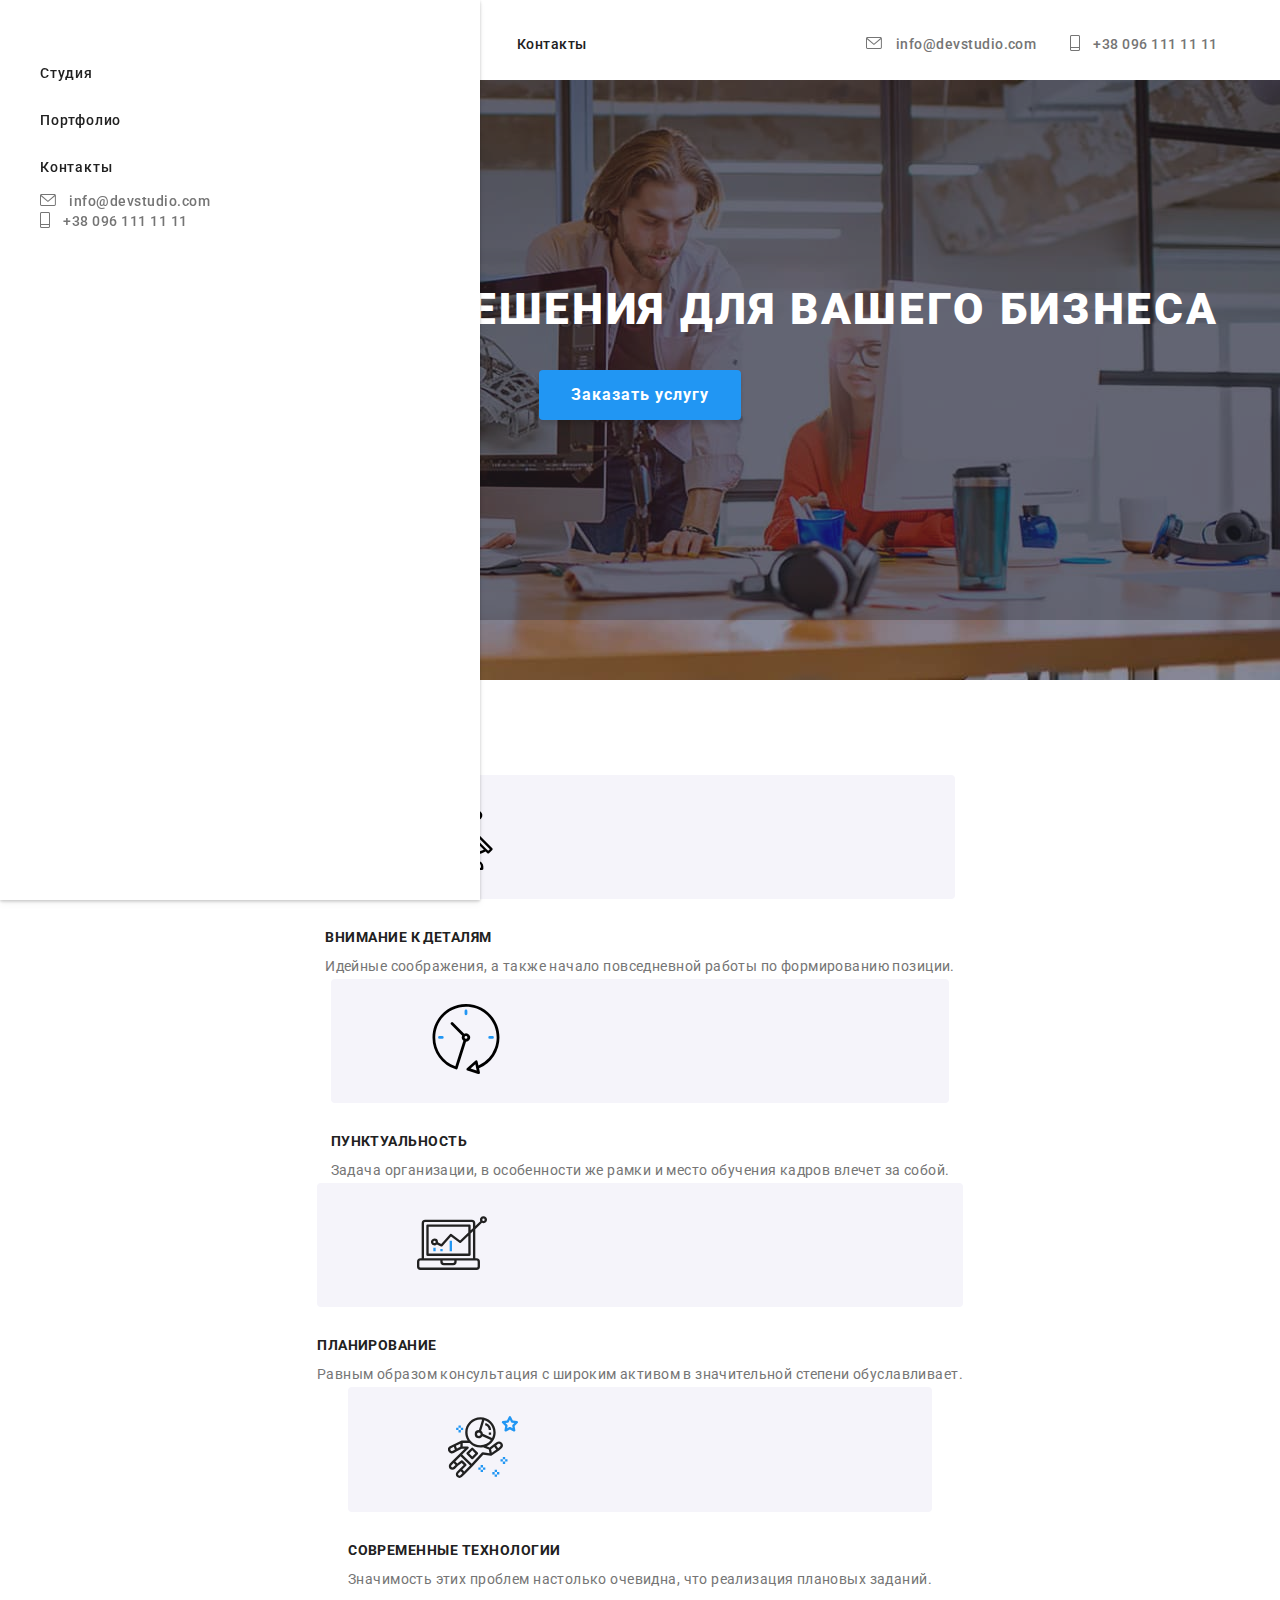
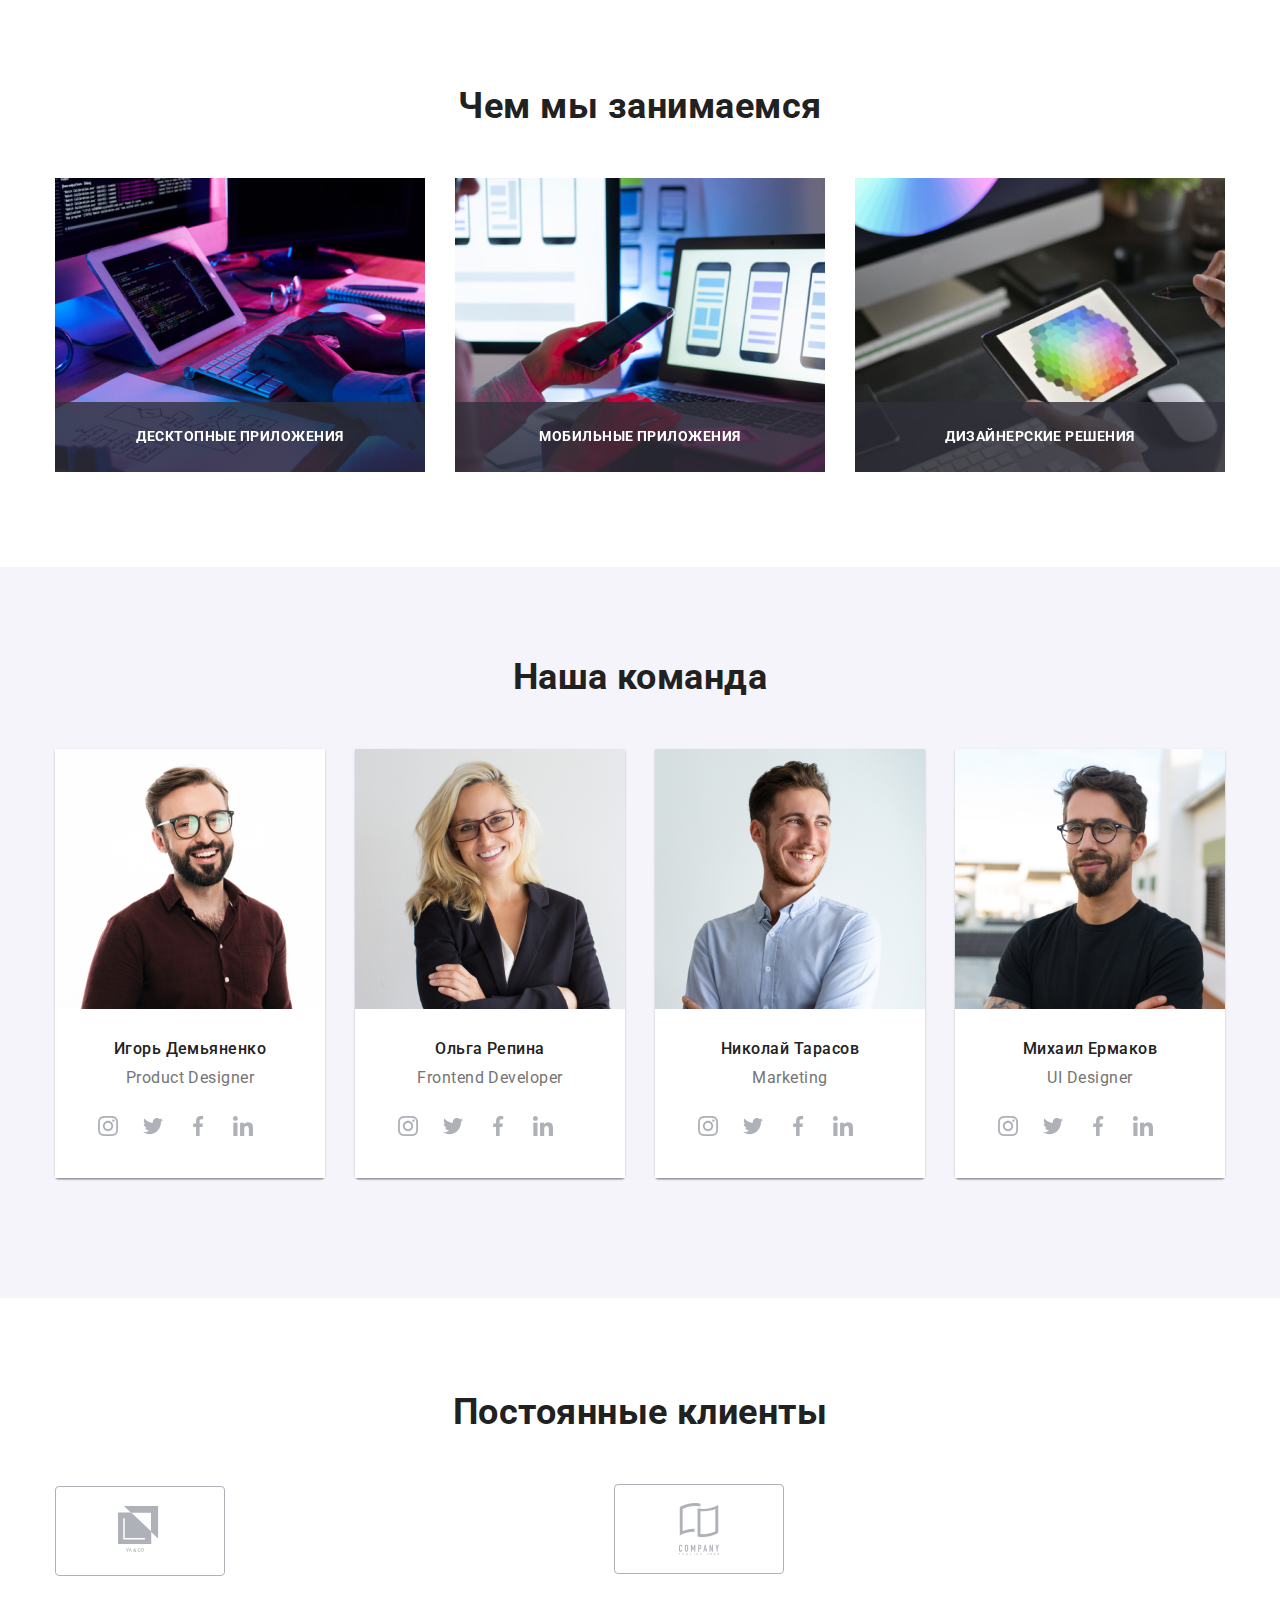
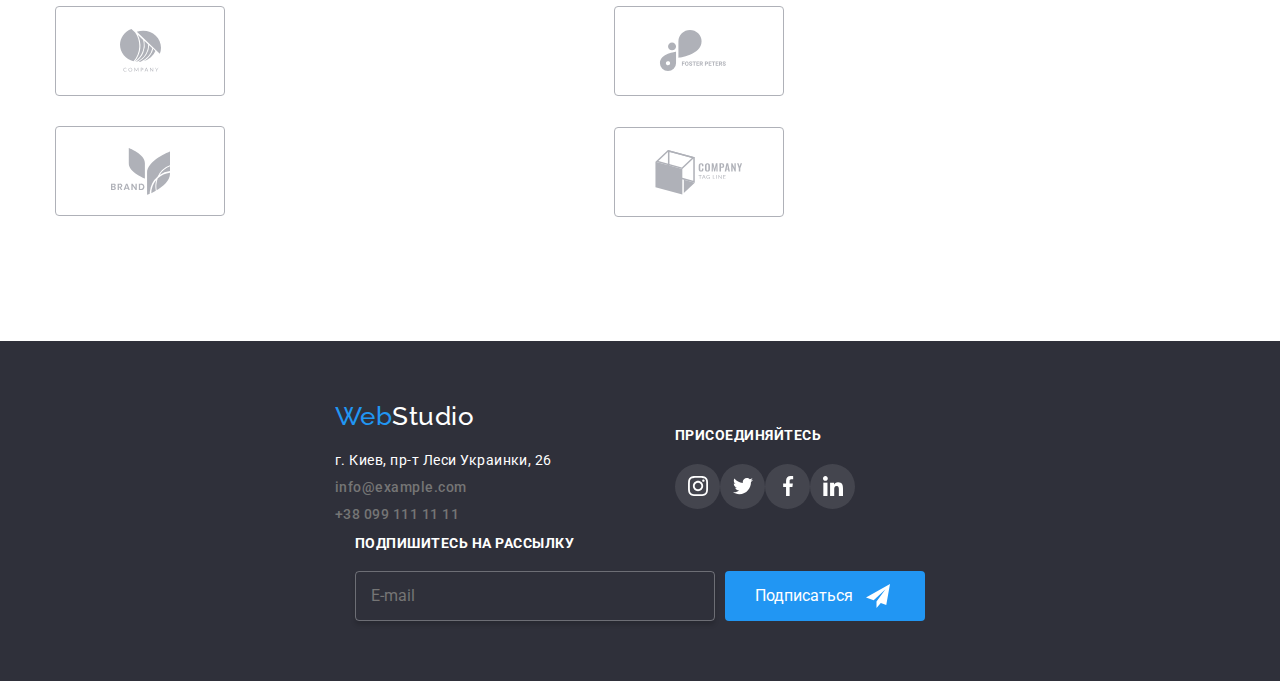
==== index.html @ c8217d38 "Works about mobile-menu" ====
<!DOCTYPE html>
<html lang="en">
  <head>
    <meta charset="UTF-8" />
    <meta http-equiv="X-UA-Compatible" content="IE=edge" />
    <meta name="viewport" content="width=device-width, initial-scale=1.0" />
    <title>Document</title>
    <link rel="preconnect" href="https://fonts.gstatic.com" />
    <link
      href="https://fonts.googleapis.com/css2?family=Raleway:wght@700&family=Roboto:wght@400;500;700;900&display=swap"
      rel="stylesheet"
    />
    <link
      rel="stylesheet"
      href="https://cdnjs.cloudflare.com/ajax/libs/modern-normalize/1.0.0/modern-normalize.min.css"
    />
    <link rel="stylesheet" href="css/main.css" />
  </head>
  <body>
    <!-- Шапка -->
    <header class="navigation">
      <div class="container">
        <nav>
          <a class="link logo" href="index.html">
            <span class="logo__highlight">Web</span>Studio
          </a>
          <ul class="menu-nav list">
            <li class="menu-nav__item">
              <a class="link menu-nav__link active" href="index.html">Студия</a></li>
            <li class="menu-nav__item">
              <a class="link menu-nav__link" href="portfolio.html">Портфолио</a>
            </li>
            <li class="menu-nav__item"><a class="link menu-nav__link" href="#">Контакты</a></li>
          </ul>
          <div class="contacts">
            <ul class="list">
              <li class="contacts__item">
                <a class="link contacts__link" href="mailto:info@devstudio.com">
                  <svg class="icon" width="16" height="12">
                    <use href="./images/icons/sprite.svg#icon-envelope"></use>
                  </svg>
                  info@devstudio.com
                </a>
              </li>
              <li class="contacts__item">
                <a class="link contacts__link" href="tel:+380961111111">
                  <svg class="icon phone" width="10" height="16">
                    <use href="./images/icons/sprite.svg#icon-telephone"></use>
                  </svg>
                  +38 096 111 11 11
                </a>
              </li>
            </ul>
          </div>
        </nav>
        <button class="mobile-menu-btn">
          <svg class="mobile-menu-icon">
            <use class="icon-menu" href="./images/icons/sprite.svg#icon-mobile"></use>
            <use class="icon-close-mobile" href="./images/icons/sprite.svg#icon-close-mobile"></use>
          </svg>
        </button>
      </div>
    </header>
  <div class="mobile-overlay">
    <div class="mobile-menu">
      <ul class=" list">
        <li class="menu-nav__item">
          <a class="link menu-nav__link " href="index.html">Студия</a></li>
        <li class="menu-nav__item">
          <a class="link menu-nav__link" href="portfolio.html">Портфолио</a>
        </li>
        <li class="menu-nav__item"><a class="link menu-nav__link" href="#">Контакты</a></li>
      </ul>
      <div class="contacts">
        <ul class="list">
          <li class="contacts__item">
            <a class="link contacts__link" href="mailto:info@devstudio.com">
              <svg class="icon" width="16" height="12">
                <use href="./images/icons/sprite.svg#icon-envelope"></use>
              </svg>
              info@devstudio.com
            </a>
          </li>
          <li class="contacts__item">
            <a class="link contacts__link" href="tel:+380961111111">
              <svg class="icon phone" width="10" height="16">
                <use href="./images/icons/sprite.svg#icon-telephone"></use>
              </svg>
              +38 096 111 11 11
            </a>
          </li>
        </ul>
      </div>
    </div>
  </div>
    <!-- Main -->
    <main>
      <section class="banner">
        <div class="hero">
          <h1 class="hero__title">Эффективные решения для вашего бизнеса</h1>
          <button type="button" class="button" data-modal-open>Заказать услугу</button>
        </div>
      </section>
      <!-- Features -->
      <section class="features">
        <div class="container">
          <ul class="list flex-container flex-c">
            <li class="features__item">
              <div class="features__block">
              <svg class="icon" width="70" height="70">
                <use href="./images/icons/sprite.svg#icon-antenna"></use>
              </svg>
            </div>
              <h3 class="features__title ">Внимание к деталям</h3>
              <p class="features__text">
                Идейные соображения, а также начало повседневной работы по
                формированию позиции.
              </p>
            </li>
            <li class="features__item">
              <div class="features__block">
              <svg class="icon" width="70" height="70">
                <use href="./images/icons/sprite.svg#icon-clock"></use>
              </svg>
              </div>
              <h3 class="features__title">Пунктуальность</h3>
              <p class="features__text">
                Задача организации, в особенности же рамки и место обучения
                кадров влечет за собой.
              </p>
            </li>
            <li class="features__item">
              <div class="features__block">
              <svg class="icon" width="70" height="70">
                <use href="./images/icons/sprite.svg#icon-diagram"></use>
              </svg>
              </div>
              <h3 class="features__title">Планирование</h3>
              <p class="features__text">
                Равным образом консультация с широким активом в значительной
                степени обуславливает.
              </p>
            </li>
            <li class="features__item">
              <div class="features__block">
              <svg class="icon" width="70" height="70">
                <use href="./images/icons/sprite.svg#icon-astronaut"></use>
              </svg>
              </div>
              <h3 class="features__title">Современные технологии</h3>
              <p class="features__text">
                Значимость этих проблем настолько очевидна, что реализация
                плановых заданий.
              </p>
            </li>
          </ul>
        </div>
      </section>
       <section class="works">
        <div class="container">
          <h2 class="section-heading">Чем мы занимаемся</h2>
          <ul class="list flex-container">
            <li class="works__item">
              <div class="works__way">
              <img src="./images/features1.jpg" alt="Проектирование"/>
                  <h3 class=" works__title works__text">Десктопные приложения</h3>
              </div>
            </li>
            <li class="works__item">
              <div class="works__way">
              <img src="./images/features2.jpg" alt="Дизайн" />
              <h3 class=" works__title works__text">Мобильные приложения</h3>
            </div>
          </li>
            <li class="works__item">
              <div class="works__way">
              <img src="./images/features3.jpg" alt="Редакция" />
              <h3 class=" works__title works__text">Дизайнерские решения</h3>
              </div>
            </li>
          </ul>
        </div>
      </section> 
      <section class="team">
        <div class="container">
          <h2 class="section-heading">Наша команда</h2>
          <ul class="list flex-container">
            <li class="team__card">
              <img src="./images/photo1.jpg" alt="Игорь Демьяненко" />
              <div class="team__body">
                <h3 class="person">Игорь Демьяненко</h3>
                <p class="team__item">Product Designer</p>
                <ul class="list social-icons flex-container">
                  <li class="social-icons__item">
                    <a
                      href=""
                      class="social-icons__link"
                      target="_blank"
                      rel="noopener noreferrer"
                    >
                      <svg class="icon">
                        <use
                          href="./images/icons/sprite.svg#icon-instagram"
                        ></use>
                      </svg>
                    </a>
                  </li>
                  <li class="social-icons__item">
                    <a
                      href=""
                      class="social-icons__link"
                      target="_blank"
                      rel="noopener noreferrer"
                    >
                      <svg class="icon">
                        <use
                          href="./images/icons/sprite.svg#icon-twitter"
                        ></use>
                      </svg>
                    </a>
                  </li>
                  <li class="social-icons__item">
                    <a
                      href=""
                      class="social-icons__link"
                      target="_blank"
                      rel="noopener noreferrer"
                    >
                      <svg class="icon">
                        <use
                          href="./images/icons/sprite.svg#icon-facebook"
                        ></use>
                      </svg>
                    </a>
                  </li>
                  <li class="social-icons__item">
                    <a
                      href=""
                      class="social-icons__link"
                      target="_blank"
                      rel="noopener noreferrer"
                    >
                      <svg class="icon">
                        <use
                          href="./images/icons/sprite.svg#icon-linkedin"
                        ></use>
                      </svg>
                    </a>
                  </li>
                </ul>
              </div>
            </li>
            <li class="team__card">
              <img src="./images/photo2.jpg" alt="Ольга Репина" />
              <div class="team__body">
                <h3 class="person">Ольга Репина</h3>
                <p class="team__item">Frontend Developer</p>
                <ul class="list social-icons flex-container">
                  <li class="social-icons__item">
                    <a
                      href=""
                      class="social-icons__link"
                      target="_blank"
                      rel="noopener noreferrer"
                    >
                      <svg class="icon">
                        <use
                          href="./images/icons/sprite.svg#icon-instagram"
                        ></use>
                      </svg>
                    </a>
                  </li>
                  <li class="social-icons__item">
                    <a
                      href=""
                      class="social-icons__link"
                      target="_blank"
                      rel="noopener noreferrer"
                    >
                      <svg class="icon">
                        <use
                          href="./images/icons/sprite.svg#icon-twitter"
                        ></use>
                      </svg>
                    </a>
                  </li>
                  <li class="social-icons__item">
                    <a
                      href=""
                      class="social-icons__link"
                      target="_blank"
                      rel="noopener noreferrer"
                    >
                      <svg class="icon">
                        <use
                          href="./images/icons/sprite.svg#icon-facebook"
                        ></use>
                      </svg>
                    </a>
                  </li>
                  <li class="social-icons__item">
                    <a
                      href=""
                      class="social-icons__link"
                      target="_blank"
                      rel="noopener noreferrer"
                    >
                      <svg class="icon">
                        <use
                          href="./images/icons/sprite.svg#icon-linkedin"
                        ></use>
                      </svg>
                    </a>
                  </li>
                </ul>
              </div>
            </li>
            <li class="team__card">
              <img src="./images/photo3.jpg" alt="Николай Тарасов" />
              <div class="team__body">
                <h3 class="person">Николай Тарасов</h3>
                <p class="team__item">Marketing</p>
                <ul class="list social-icons flex-container">
                  <li class="social-icons__item">
                    <a
                      href=""
                      class="social-icons__link"
                      target="_blank"
                      rel="noopener noreferrer"
                    >
                      <svg class="icon">
                        <use
                          href="./images/icons/sprite.svg#icon-instagram"
                        ></use>
                      </svg>
                    </a>
                  </li>
                  <li class="social-icons__item">
                    <a
                      href=""
                      class="social-icons__link"
                      target="_blank"
                      rel="noopener noreferrer"
                    >
                      <svg class="icon">
                        <use
                          href="./images/icons/sprite.svg#icon-twitter"
                        ></use>
                      </svg>
                    </a>
                  </li>
                  <li class="social-icons__item">
                    <a
                      href=""
                      class="social-icons__link"
                      target="_blank"
                      rel="noopener noreferrer"
                    >
                      <svg class="icon">
                        <use
                          href="./images/icons/sprite.svg#icon-facebook"
                        ></use>
                      </svg>
                    </a>
                  </li>
                  <li class="social-icons__item">
                    <a
                      href=""
                      class="social-icons__link"
                      target="_blank"
                      rel="noopener noreferrer"
                    >
                      <svg class="icon">
                        <use
                          href="./images/icons/sprite.svg#icon-linkedin"
                        ></use>
                      </svg>
                    </a>
                  </li>
                </ul>
              </div>
            </li>
            <li class="team__card">
              <img src="./images/photo4.jpg" alt="Михаил Ермаков" />
              <div class="team__body">
                <h3 class="person">Михаил Ермаков</h3>
                <p class="team__item">UI Designer</p>
                <ul class="list social-icons flex-container">
                  <li class="social-icons__item">
                    <a
                      href=""
                      class="social-icons__link"
                      target="_blank"
                      rel="noopener noreferrer"
                    >
                      <svg class="icon">
                        <use
                          href="./images/icons/sprite.svg#icon-instagram"
                        ></use>
                      </svg>
                    </a>
                  </li>
                  <li class="social-icons__item">
                    <a
                      href=""
                      class="social-icons__link"
                      target="_blank"
                      rel="noopener noreferrer"
                    >
                      <svg class="icon">
                        <use
                          href="./images/icons/sprite.svg#icon-twitter"
                        ></use>
                      </svg>
                    </a>
                  </li>
                  <li class="social-icons__item">
                    <a
                      href=""
                      class="social-icons__link"
                      target="_blank"
                      rel="noopener noreferrer"
                    >
                      <svg class="icon">
                        <use
                          href="./images/icons/sprite.svg#icon-facebook"
                        ></use>
                      </svg>
                    </a>
                  </li>
                  <li class="social-icons__item">
                    <a
                      href=""
                      class="social-icons__link"
                      target="_blank"
                      rel="noopener noreferrer"
                    >
                      <svg class="icon">
                        <use
                          href="./images/icons/sprite.svg#icon-linkedin"
                        ></use>
                      </svg>
                    </a>
                  </li>
                </ul>
              </div>
            </li>
          </ul>
        </div>
      </section>
      <section class="customers">
        <div class="container">
          <h2 class="section-heading">Постоянные клиенты</h2>
          <ul class="list ">
            <li class="customers__list">
              <a
                href=""
                class="customers__link"
                target="_blank"
                rel="noopener noreferrer"
              >
                <svg class="icon" width="44" height="49">
                  <use href="./images/icons/sprite.svg#icon-company1"></use>
                </svg>
              </a>
            </li>
            <li class="customers__list">
              <a
                href=""
                class="customers__link"
                target="_blank"
                rel="noopener noreferrer"
              >
                <svg class="icon" width="40" height="52">
                  <use href="./images/icons/sprite.svg#icon-company2"></use>
                </svg>
              </a>
            </li>
            <li class="customers__list">
              <a
                href=""
                class="customers__link"
                target="_blank"
                rel="noopener noreferrer"
              >
                <svg class="icon" width="41" height="43">
                  <use href="./images/icons/sprite.svg#icon-company3"></use>
                </svg>
              </a>
            </li>
            <li class="customers__list">
              <a
                href=""
                class="customers__link"
                target="_blank"
                rel="noopener noreferrer"
              >
                <svg class="icon" width="80" height="42">
                  <use href="./images/icons/sprite.svg#icon-company4"></use>
                </svg>
              </a>
            </li>
            <li class="customers__list">
              <a
                href=""
                class="customers__link"
                target="_blank"
                rel="noopener noreferrer"
              >
                <svg class="icon" width="59" height="47">
                  <use href="./images/icons/sprite.svg#icon-company5"></use>
                </svg>
              </a>
            </li>
            <li class="customers__list">
              <a
                href=""
                class="customers__link"
                target="_blank"
                rel="noopener noreferrer"
              >
                <svg class="icon" width="88" height="45">
                  <use href="./images/icons/sprite.svg#icon-company6"></use>
                </svg>
              </a>
            </li>
          </ul>

        </div>
      </section>
    </main>
    <!-- Подвал -->
    <footer class="footer">
      <div class="container flex-container flex-c">
          <div class="contacts__logo">
            <a class="link logo" href="index.html">
              <span class="logo__highlight">Web</span>Studio
            </a>
            <address>
              <p class="footer__contacts">г. Киев, пр-т Леси Украинки, 26</p>
              <ul class="list">
                <li class="footer__contacts">
                  <a class="link footer__contacts-grey" href="mailto:info@example.com"
                    >info@example.com</a
                  >
                </li>
                <li class="footer__contacts ">
                  <a class="link footer__contacts-grey" href="tel:+380991111111">+38 099 111 11 11</a>
                </li>
              </ul>
            </address>
          </div>
          <div class="join-social-links">
            <h3 class="subscription__text">Присоединяйтесь</h3>
            <ul class="list flex-container social-icons">
              <li class="social-icons__item">
                <a
                  href=""
                  class="social-icons__link"
                  target="_blank"
                  rel="noopener noreferrer"
                >
                  <svg class="icon">
                    <use href="./images/icons/sprite.svg#icon-instagram"></use>
                  </svg>
                </a>
              </li>
              <li class="social-icons__item">
                <a
                  href=""
                  class="social-icons__link"
                  target="_blank"
                  rel="noopener noreferrer"
                >
                  <svg class="icon">
                    <use href="./images/icons/sprite.svg#icon-twitter"></use>
                  </svg>
                </a>
              </li>
              <li class="social-icons__item">
                <a
                  href=""
                  class="social-icons__link"
                  target="_blank"
                  rel="noopener noreferrer"
                >
                  <svg class="icon">
                    <use href="./images/icons/sprite.svg#icon-facebook"></use>
                  </svg>
                </a>
              </li>
              <li class="social-icons__item">
                <a
                  href=""
                  class="social-icons__link"
                  target="_blank"
                  rel="noopener noreferrer"
                >
                  <svg class="icon">
                    <use href="./images/icons/sprite.svg#icon-linkedin"></use>
                  </svg>
                </a>
              </li>
            </ul>
          </div>
           <div class="subscription">
            <h3 class="subscription__text">Подпишитесь на рассылку</h3>
            <form class="subscription__form">
            <input class="subscription__input" type="text" name="email" placeholder="E-mail">
            <div class="footer-icon">
            <button class="subscription__button" type="submit">Подписаться</button>
            <svg class="form-button-icon" width="24" height="24">
              <use href="./images/icons/sprite.svg#icon-send-telegramm"></use>
            </svg>
          </div>
            </form>
          </div> 
      </div>
    </footer>
    <!-- <img src="./images/svg/satellite-dish.svg" alt="icon" /> -->
    <div class="backdrop is-hidden" data-modal>
      <div class="modal" >
        <button type="button" class="modal-button"  data-modal-close>
          <svg class="modal-icon-close" width="18" height="18"> 
            <use href="./images/icons/sprite.svg#icon-close"></use>
          </svg>
        </button>
          <p class="modal__title">Оставьте свои данные, мы вам перезвоним</p> 
          <form class="form" autocomplete="on">
            <div class="form-container">
            <div class="form__group">
              <label for="name" class="form__label">Имя</label>
              <input class="form__input" type="text" name="name" id="name" required="">
              <svg class="modal__icon" width="18" height="18">
                <use href="./images/icons/sprite.svg#icon-person"></use>
              </svg>
            </div>
           <div class="form__group">
            <label for="tel" class="form__label">Телефон</label>
            <input class="form__input" type="text" name="tel" id="tel" required="">
            <svg class="modal__icon" width="18" height="18">
              <use href="./images/icons/sprite.svg#icon-tel"></use>
            </svg>
           </div>
            <div class="form__group">
              <label for="email" class="form__label">Почта</label>
              <input class="form__input" type="text" name="email" id="email" required="">
              <svg class="modal__icon" width="18" height="18">
                <use href="./images/icons/sprite.svg#icon-email"></use>
              </svg>
            </div>
            <div class="form__group">
              <label for="comments" class="form__label">Комментарий</label>
              <textarea class="form__comments" name="comment" id="comments" 
              cols="30" rows="4" spellcheck="false" placeholder="Введите текст"></textarea>
            </div>
              <input type="checkbox" class="custom-checkbox" name="check" value="accepted" id="contract" required="">
              <label class="checkbox-label" for="contract"><p>Соглашаюсь с рассылкой и принимаю <a class="contract-link" href="#" target="_blank" rel="noopener noreferrer">Условия договора</a></p>
            </label>
          </div>
           <button class="modal__button-send" type="submit">Отправить</button>
          </form> 
      </div>
    </div>
    <script src="./js/modal.js"></script>
  </body>
</html>
---- css/main.css ----
@charset "UTF-8";
/* Custom CSS variables */
:root {
  --main-font-family: 'Roboto', sans-serif;
  --secondary-font-family: 'Raleway', sans-serif;
  --main-bg-color: #fff;
  --main-text-color: #212121;
  --secondary-color: #757575;
  --accent-color: #2196f3;
  --dark-bg-color: #2f303a;
  --icons-text-color: #afb1b8;
  --base-size: 16px;
  --soft-box-shadow: drop-shadow(0px 4px 4px rgba(0, 0, 0, 0.25));
  --small-circled: 4px;
  --round-box: 50%;
  --soft-grey-bg-gradient: linear-gradient(180deg, #FFFFFF 0%, rgba(255, 255, 255, 0) 100%), linear-gradient(180deg, #6B5F5F 0%, rgba(255, 255, 255, 0) 100%), #c4c4c4;
  --animation-time: 250ms;
}

html {
  -webkit-box-sizing: border-box;
          box-sizing: border-box;
}

*, *::after, *::before {
  -webkit-box-sizing: inherit;
          box-sizing: inherit;
}

h1, h2, h3, h4, h5, h6, p {
  margin-top: 0;
  margin-bottom: 0;
}

/* Main styles */
body {
  font-size: var(--base-size);
  font-family: var(--main-font-family);
  letter-spacing: 0.03em;
  line-height: 1.2;
  color: var(--main-text-color);
}

img {
  display: block;
  width: 100%;
  height: auto;
}

address {
  margin-top: 20px;
}

address {
  font-style: normal;
}

.list {
  list-style: none;
  padding-left: 0;
  margin: 0;
}

.h-line {
  border-bottom: 1px solid #eee;
}

.banner {
  width: 100%;
  height: 600px;
  margin-left: auto;
  margin-right: auto;
  background-image: url(../images/bg.jpg);
  background-size: cover;
  background-position: top right, center;
  background-repeat: no-repeat;
  background-color: var(--soft-grey-bg-gradient);
}

.visually-hidden {
  position: absolute !important;
  clip: rect(1px 1px 1px 1px);
  clip: rect(1px, 1px, 1px, 1px);
  padding: 0 !important;
  border: 0 !important;
  height: 1px !important;
  width: 1px !important;
  overflow: hidden;
}

.container {
  width: 100%;
  margin: 0 auto;
  padding: 0 15px;
}

@media screen and (min-width: 480px) {
  .container {
    width: 480px;
  }
}

@media screen and (min-width: 768px) {
  .container {
    width: 768px;
  }
}

@media screen and (min-width: 1200px) {
  .container {
    width: 1200px;
  }
}

.flex-container {
  display: -webkit-box;
  display: -ms-flexbox;
  display: flex;
  -ms-flex-wrap: wrap;
      flex-wrap: wrap;
}

.flex-c {
  -webkit-box-pack: center;
      -ms-flex-pack: center;
          justify-content: center;
  -webkit-box-align: center;
      -ms-flex-align: center;
          align-items: center;
}

.button {
  font-weight: 700;
  font-size: var(--base-size);
  line-height: 1.87;
  letter-spacing: .06em;
  -webkit-appearance: none;
     -moz-appearance: none;
          appearance: none;
  border: 0;
  cursor: pointer;
  border-radius: var(--small-circled);
  padding: 10px 32px;
  background-color: var(--accent-color);
  color: var(--main-bg-color);
  -webkit-box-shadow: 0 4px 4px rgba(0, 0, 0, 0.15);
          box-shadow: 0 4px 4px rgba(0, 0, 0, 0.15);
  -webkit-transition: var(--animation-time) cubic-bezier(0.4, 0, 0.2, 1);
  transition: var(--animation-time) cubic-bezier(0.4, 0, 0.2, 1);
}

.button:focus {
  outline: none;
  -webkit-box-shadow: 0 0 0 4px rgba(49, 106, 230, 0.7);
          box-shadow: 0 0 0 4px rgba(49, 106, 230, 0.7);
}

.button:active {
  outline: none;
  -webkit-transform: translateY(2px);
          transform: translateY(2px);
}

.main-navigation {
  display: -webkit-box;
  display: -ms-flexbox;
  display: flex;
  -webkit-box-align: center;
      -ms-flex-align: center;
          align-items: center;
}

.menu-nav {
  width: 295px;
  display: -webkit-inline-box;
  display: -ms-inline-flexbox;
  display: inline-flex;
  -webkit-box-pack: justify;
      -ms-flex-pack: justify;
          justify-content: space-between;
}

@media screen and (max-width: 767.98px) {
  .menu-nav {
    display: none;
  }
}

.menu-nav__link {
  position: relative;
}

.menu-nav__link::after {
  content: '';
  position: absolute;
  bottom: -27px;
  left: 0;
  width: 100%;
  height: 4px;
  border-radius: 2px;
  opacity: 0;
  -webkit-transition: opacity var(--animation-time) cubic-bezier(0.4, 0, 0.2, 1);
  transition: opacity var(--animation-time) cubic-bezier(0.4, 0, 0.2, 1);
  background-color: var(--accent-color);
}

.menu-nav__link:hover::after,
.menu-nav__link:focus::after {
  content: '';
  position: absolute;
  bottom: -27px;
  left: 0;
  width: 100%;
  height: 4px;
  border-radius: 2px;
  opacity: 1;
  background-color: var(--accent-color);
}

.menu-nav__item .link {
  font-size: 14px;
  list-style: none;
  text-decoration: none;
  display: block;
  -webkit-transition: var(--animation-time) cubic-bezier(0.4, 0, 0.2, 1);
  transition: var(--animation-time) cubic-bezier(0.4, 0, 0.2, 1);
}

.active::after {
  content: '';
  position: absolute;
  bottom: -27px;
  left: 0;
  width: 100%;
  height: 4px;
  opacity: 1;
  border-radius: 2px;
  background-color: var(--accent-color);
  /* transition: opasity 250ms cubic-bezier(0.4, 0, 0.2, 1); */
}

.phone {
  -webkit-transform: translateY(2px);
          transform: translateY(2px);
}

.menu-nav__item > .active {
  color: var(--accent-color);
}

.social-icons {
  width: 210px;
}

.social-icons__link {
  display: -webkit-box;
  display: -ms-flexbox;
  display: flex;
  -webkit-box-pack: center;
      -ms-flex-pack: center;
          justify-content: center;
  -webkit-box-align: center;
      -ms-flex-align: center;
          align-items: center;
  border-radius: 50%;
  width: 45px;
  height: 45px;
}

.social-icons__link:hover .icon, .social-icons__link:focus .icon {
  fill: var(--main-bg-color);
}

.social-icons__link:hover,
.social-icons__link:focus {
  background-color: var(--accent-color);
  -webkit-transition: var(--animation-time) cubic-bezier(0.4, 0, 0.2, 1);
  transition: var(--animation-time) cubic-bezier(0.4, 0, 0.2, 1);
}

.social-icons__item {
  border-radius: 50%;
  background-color: rgba(255, 255, 255, 0.1);
}

.social-icons .icon {
  width: 20px;
  height: 20px;
  fill: var(--icons-text-color);
  -webkit-transition: var(--animation-time) cubic-bezier(0.4, 0, 0.2, 1);
  transition: var(--animation-time) cubic-bezier(0.4, 0, 0.2, 1);
}

.logo {
  font-size: 26px;
  font-family: var(--secondary-font-family);
  font-weight: 700;
  line-height: 1.192;
  color: var(--main-text-color);
  margin-right: 90px;
}

.logo__highlight {
  color: var(--accent-color);
}

.section-heading {
  font-weight: 700;
  font-size: 36px;
  line-height: 1.166;
  text-align: center;
  color: var(--main-text-color);
  margin-bottom: 50px;
}

.filter-btn {
  font-size: var(--base-size);
  font-weight: 500;
  line-height: 1.62;
  color: var(--main-text-color);
  padding: 6px 22px;
  background-color: #F5F4FA;
  border: none;
  cursor: pointer;
  display: -webkit-inline-box;
  display: -ms-inline-flexbox;
  display: inline-flex;
  border-radius: var(--small-circled);
  -webkit-transition: var(--animation-time) cubic-bezier(0.4, 0, 0.2, 1);
  transition: var(--animation-time) cubic-bezier(0.4, 0, 0.2, 1);
}

.filter-btn:active {
  outline: none;
  -webkit-transform: translateY(2px);
          transform: translateY(2px);
}

.filter-btn:focus {
  outline: none;
}

.filter-btn:hover, .filter-btn:focus {
  background-color: #2196f3;
  color: var(--main-bg-color);
  -webkit-box-shadow: 0px 4px 4px rgba(0, 0, 0, 0.25);
          box-shadow: 0px 4px 4px rgba(0, 0, 0, 0.25);
}

.custom-checkbox {
  position: absolute;
  z-index: -1;
  opacity: 0;
}

.custom-checkbox + label {
  display: -webkit-inline-box;
  display: -ms-inline-flexbox;
  display: inline-flex;
  -webkit-box-align: center;
      -ms-flex-align: center;
          align-items: center;
  -webkit-user-select: none;
     -moz-user-select: none;
      -ms-user-select: none;
          user-select: none;
  font-size: 14px;
  line-height: 1.7;
  letter-spacing: 0.03em;
  color: var(--secondary-color);
}

.custom-checkbox + label::before {
  content: '';
  display: inline-block;
  width: 16px;
  height: 16px;
  border: 2px solid #212121;
  border-radius: 2px;
  margin-right: 8px;
  background-repeat: no-repeat;
  background-position: center;
  background-size: 50% 50%;
}

.custom-checkbox:checked + label::before {
  border-color: var(--accent-color);
  background-color: var(--accent-color);
  background-image: url(../images/icons/icon-checkbox.svg);
  color: var(--main-bg-color);
  background-size: contain;
  background-origin: border-box;
}

/* стили при наведении курсора на checkbox */
.custom-checkbox:not(:disabled):not(:checked) + label:hover::before {
  border-color: #b3d7ff;
}

/* стили для активного состояния чекбокса (при нажатии на него) */
.custom-checkbox:not(:disabled):active + label::before {
  background-color: #b3d7ff;
  border-color: #b3d7ff;
}

/* стили для чекбокса, находящегося в фокусе */
.custom-checkbox:focus + label::before {
  -webkit-box-shadow: 0 0 0 3px rgba(0, 123, 255, 0.25);
          box-shadow: 0 0 0 3px rgba(0, 123, 255, 0.25);
}

/* стили для чекбокса, находящегося в фокусе и не находящегося в состоянии checked */
.custom-checkbox:focus:not(:checked) + label::before {
  border-color: #4484c9;
}

/* стили для чекбокса, находящегося в состоянии disabled */
.custom-checkbox:disabled + label::before {
  background-color: #e9ecef;
}

/* Link related styles */
.link {
  text-decoration: none;
  color: inherit;
  font-weight: 500;
  -webkit-transition: 250ms cubic-bezier(0.4, 0, 0.2, 1);
  transition: 250ms cubic-bezier(0.4, 0, 0.2, 1);
}

.link:hover, .link:focus {
  color: var(--accent-color);
}

.contacts {
  display: -webkit-inline-box;
  display: -ms-inline-flexbox;
  display: inline-flex;
  margin-left: 275px;
}

@media screen and (max-width: 767.98px) {
  .contacts {
    display: none;
  }
}

.contacts__link {
  font-size: 14px;
  color: var(--secondary-color);
}

.contacts__link .icon {
  fill: var(--secondary-color);
  margin-right: 10px;
  -webkit-transition: 250ms cubic-bezier(0.4, 0, 0.2, 1);
  transition: 250ms cubic-bezier(0.4, 0, 0.2, 1);
}

.contacts__link:not(:last-child) {
  margin-right: 50px;
}

.contacts__link:hover, .contacts__link:focus {
  color: var(--accent-color);
}

.contacts__link:hover .icon, .contacts__link:focus .icon {
  fill: var(--accent-color);
}

.contacts__item {
  display: inline;
}

.contacts__item:not(:last-child) {
  margin-right: 30px;
}

.contract-link {
  color: var(--accent-color);
}

.contract-link:focus {
  -webkit-transition: 250ms cubic-bezier(0.4, 0, 0.2, 1);
  transition: 250ms cubic-bezier(0.4, 0, 0.2, 1);
}

#contract {
  margin-left: 14px;
}

.backdrop {
  position: fixed;
  top: 0;
  left: 0;
  width: 100%;
  height: 100%;
  -webkit-transition: opacity 250ms cubic-bezier(0.4, 0, 0.2, 1);
  transition: opacity 250ms cubic-bezier(0.4, 0, 0.2, 1);
  background: rgba(0, 0, 0, 0.2);
  opacity: 1;
  -webkit-transition: visibility 250ms cubic-bezier(0.4, 0, 0.2, 1);
  transition: visibility 250ms cubic-bezier(0.4, 0, 0.2, 1);
}

.modal {
  position: absolute;
  top: 50%;
  left: 50%;
  width: 528px;
  height: 581px;
  -webkit-transition: opacity 250ms cubic-bezier(0.4, 0, 0.2, 1);
  transition: opacity 250ms cubic-bezier(0.4, 0, 0.2, 1);
  -webkit-transform: translate(-50%, -50%);
          transform: translate(-50%, -50%);
  border-radius: 5px;
  background-color: var(--main-bg-color);
  padding: 40px;
}

.modal__title {
  font-weight: 700;
  font-size: 20px;
  line-height: 1.15;
  text-align: center;
  letter-spacing: 0.03em;
  color: var(--main-text-color);
}

.modal-button {
  position: absolute;
  top: 10px;
  right: 10px;
  width: 30px;
  height: 30px;
  border-radius: var(--round-box);
  background: var(--main-bg-color);
  border: 1px solid rgba(0, 0, 0, 0.1);
}

.modal-button:focus > .modal-icon-close, .modal-button:hover > .modal-icon-close {
  fill: var(--accent-color);
  -webkit-transition: 250ms cubic-bezier(0.4, 0, 0.2, 1);
  transition: 250ms cubic-bezier(0.4, 0, 0.2, 1);
}

.modal-icon-close {
  -webkit-transform: translate(-1px, 2px);
          transform: translate(-1px, 2px);
  cursor: pointer;
}

.is-hidden {
  opacity: 0;
  visibility: hidden;
  pointer-events: none;
}

.is-hidden .modal {
  -webkit-transform: translateX(100%, 100%) scale 0.2;
          transform: translateX(100%, 100%) scale 0.2;
}

.modal__button-send {
  display: block;
  margin: 30px auto 0;
  width: 200px;
  padding: 10px 55px;
  border-radius: 4px;
  border: none;
  font-weight: bold;
  line-height: 1.87;
  letter-spacing: 0.06em;
  color: var(--main-bg-color);
  background: #188CE8;
  cursor: pointer;
}

.modal__button-send:hover, .modal__button-send:focus {
  outline: none;
  -webkit-box-shadow: 0 5px 5px rgba(60, 134, 168, 0.25);
          box-shadow: 0 5px 5px rgba(60, 134, 168, 0.25);
  -webkit-transition: 250ms cubic-bezier(0.4, 0, 0.2, 1);
  transition: 250ms cubic-bezier(0.4, 0, 0.2, 1);
}

.form-container {
  margin-top: 14px;
  margin-bottom: 20px;
}

.form {
  margin-left: auto;
  margin-right: auto;
}

.form__group {
  position: relative;
}

.form__label {
  font-size: 12px;
  line-height: 1.15;
  letter-spacing: 0.01em;
  color: var(--secondary-color);
}

.modal__icon {
  position: absolute;
  top: 50%;
  left: 10px;
}

.form__input {
  width: 100%;
  display: block;
  border: 1px solid rgba(33, 33, 33, 0.2);
  border-radius: 4px;
  line-height: 1.4;
  padding: 8px 10px 8px 40px;
  margin-top: 4px;
  margin-bottom: 10px;
  cursor: pointer;
}

.form__input:focus {
  outline: none;
  border-color: var(--accent-color);
  -webkit-transition: var(--animation-time) cubic-bezier(0.4, 0, 0.2, 1);
  transition: var(--animation-time) cubic-bezier(0.4, 0, 0.2, 1);
}

.form__input:focus + .modal__icon {
  fill: var(--accent-color);
  -webkit-transition: var(--animation-time) cubic-bezier(0.4, 0, 0.2, 1);
  transition: var(--animation-time) cubic-bezier(0.4, 0, 0.2, 1);
}

.form__comments {
  display: block;
  width: 100%;
  resize: none;
  border: 1px solid rgba(33, 33, 33, 0.2);
  border-radius: 4px;
  line-height: 1.5;
  padding: 11px 16px;
  margin-top: 5px;
  margin-bottom: 10px;
  color: var(--secondary-color);
  cursor: pointer;
}

.form__comments:focus {
  outline: none;
  border-color: var(--accent-color);
  -webkit-transition: var(--animation-time) cubic-bezier(0.4, 0, 0.2, 1);
  transition: var(--animation-time) cubic-bezier(0.4, 0, 0.2, 1);
}

.mobile-menu-btn {
  width: 40px;
  height: 40px;
  background-color: transparent;
  border: none;
}

.mobile-menu-btn .mobile-menu-icon {
  width: 40px;
  height: 40px;
}

.mobile-menu {
  position: fixed;
  top: 0;
  left: 0;
  width: 100%;
  height: 100vh;
  padding: 50px 300px 40px 40px;
  max-width: 480px;
  background-color: #fff;
  -webkit-box-shadow: 0px 4px 8px rgba(0, 0, 0, 0.04), 0px 2px 4px rgba(0, 0, 0, 0.08), 0px 1px 3px rgba(0, 0, 0, 0.16);
          box-shadow: 0px 4px 8px rgba(0, 0, 0, 0.04), 0px 2px 4px rgba(0, 0, 0, 0.08), 0px 1px 3px rgba(0, 0, 0, 0.16);
}

.mobile-menu .menu-nav__item {
  font-family: Roboto;
  font-style: normal;
  font-weight: 500;
  font-size: 40px;
  line-height: 47px;
  letter-spacing: 0.02em;
  color: #212121;
}

.mobile-menu .contacts {
  margin-left: 0;
}

.hero {
  width: 100%;
  padding-top: 200px;
  padding-bottom: 200px;
  text-align: center;
  background-color: rgba(47, 48, 58, 0.4);
}

.hero__title {
  font-size: 44px;
  font-weight: 900;
  line-height: 1.36;
  color: var(--main-bg-color);
  display: block;
  width: 100%;
  letter-spacing: 0.06em;
  text-transform: uppercase;
  margin-bottom: 30px;
  margin: 0 auto 30px;
}

.features__item {
  width: calc((100% - 30 * 4) / 4);
}

.features__title {
  font-weight: 700;
  font-size: 14px;
  line-height: 1.142;
  padding-top: 30px;
  padding-bottom: 10px;
  text-transform: uppercase;
  color: var(--main-text-color);
}

.features__text {
  font-size: 14px;
  line-height: 1.71;
  letter-spacing: 0.03em;
  color: var(--secondary-color);
}

.features__block {
  padding: 25px 100px;
  background: #F5F4FA;
  border-radius: var(--small-circled);
}

@media screen and (max-width: 1119px) {
  .works {
    display: none;
  }
}

.works__way {
  position: relative;
}

.works__item:not(:last-child) {
  margin-right: 30px;
}

.works__title {
  font-family: var(--main-font-family);
  font-weight: 700;
  font-size: 14px;
  line-height: 1.14;
  padding: 27px;
  text-align: center;
  text-transform: uppercase;
  color: var(--main-bg-color);
}

.works__text {
  position: absolute;
  width: 100%;
  bottom: 0;
  background: rgba(47, 48, 58, 0.8);
}

.team {
  background: #F5F4FA;
  padding-top: 90px;
  padding-bottom: 90px;
}

.team__item {
  font-weight: 400;
  font-size: 16px;
  line-height: 1.187;
  margin-bottom: 16px;
  text-align: center;
  color: var(--secondary-color);
}

.team__card {
  font-size: 16px;
  font-weight: 500;
  line-height: 1.2;
  text-align: center;
  color: var(--main-text-color);
  -ms-flex-preferred-size: calc((100% - 90px) / 4);
      flex-basis: calc((100% - 90px) / 4);
  -webkit-box-shadow: 0px 1px 3px rgba(0, 0, 0, 0.12), 0px 1px 1px rgba(0, 0, 0, 0.14), 0px 2px 1px rgba(0, 0, 0, 0.2);
          box-shadow: 0px 1px 3px rgba(0, 0, 0, 0.12), 0px 1px 1px rgba(0, 0, 0, 0.14), 0px 2px 1px rgba(0, 0, 0, 0.2);
  border-radius: 0px 0px 4px 4px;
}

@media screen and (min-width: 480px) {
  .team__card {
    width: calc(100% - 30px);
    margin-bottom: 30px;
  }
}

@media screen and (max-width: 767.98px) {
  .team__card .team__card:not(:last-child) {
    margin-bottom: 30px;
  }
}

.team__card:not(:last-child) {
  margin-right: 30px;
}

.team__body {
  background-color: var(--main-bg-color);
  padding: 30px;
}

.person {
  font-size: 16px;
  font-weight: 500;
  line-height: 1.187;
  text-align: center;
  margin-bottom: 10px;
}

.customers {
  padding-top: 94px;
  padding-bottom: 94px;
}

.customers__link {
  border: 1px solid #afb1b8;
  width: 170px;
  height: 90px;
  border-radius: var(--small-circled);
  display: -webkit-inline-box;
  display: -ms-inline-flexbox;
  display: inline-flex;
  -webkit-box-pack: center;
      -ms-flex-pack: center;
          justify-content: center;
  -webkit-box-align: center;
      -ms-flex-align: center;
          align-items: center;
  -webkit-transition: var(--animation-time) cubic-bezier(0.4, 0, 0.2, 1);
  transition: var(--animation-time) cubic-bezier(0.4, 0, 0.2, 1);
}

.customers__link:hover .icon,
.customers__link:focus .icon {
  fill: var(--accent-color);
}

.customers__link:hover, .customers__link:focus {
  border-color: var(--accent-color);
}

.customers__list .icon {
  fill: var(--icons-text-color);
  -webkit-transition: var(--animation-time) cubic-bezier(0.4, 0, 0.2, 1);
  transition: var(--animation-time) cubic-bezier(0.4, 0, 0.2, 1);
}

.customers__link:focus {
  outline-color: var(--accent-color);
}

.customers__list {
  display: inline-block;
  width: 100%;
}

@media screen and (min-width: 480px) {
  .customers__list {
    width: calc(50% - 60px / 2);
    margin-bottom: 30px;
  }
}

@media screen and (min-width: 768px) {
  .customers__list {
    width: calc(50% - 90px / 3);
    margin-bottom: 30px;
  }
}

@media screen and (min-width: 1200px) {
  .customers__list .customers__list {
    width: calc(100% - 180px / 6);
  }
}

.contacts__logo {
  -ms-flex-preferred-size: calc((50% - 45px) / 2);
      flex-basis: calc((50% - 45px) / 2);
}

.footer {
  padding: 60px 0;
  background-color: var(--dark-bg-color);
}

.footer .icon {
  fill: var(--main-bg-color);
}

.footer .logo {
  color: var(--main-bg-color);
}

.footer {
  font-size: 14px;
}

.footer__contacts {
  color: var(--main-bg-color);
}

.footer__contacts .link {
  color: var(--secondary-color);
  -webkit-transition: var(--animation-time) cubic-bezier(0.4, 0, 0.2, 1);
  transition: var(--animation-time) cubic-bezier(0.4, 0, 0.2, 1);
}

.footer__contacts .link:hover, .footer__contacts .link:focus {
  color: var(--accent-color);
  -webkit-transition: var(--animation-time) cubic-bezier(0.4, 0, 0.2, 1);
  transition: var(--animation-time) cubic-bezier(0.4, 0, 0.2, 1);
}

.footer__contacts:not(:last-child) {
  padding-bottom: 10px;
}

.subscription {
  -ms-flex-preferred-size: calc(50% - 15px);
      flex-basis: calc(50% - 15px);
}

.subscription__text {
  font-size: inherit;
  font-weight: 700;
  line-height: 1.15;
  padding-top: 12px;
  padding-bottom: 20px;
  text-transform: uppercase;
  color: var(--main-bg-color);
}

.subscription__form {
  display: -webkit-box;
  display: -ms-flexbox;
  display: flex;
}

.subscription__input {
  width: 360px;
  height: 50px;
  color: var(--main-bg-color);
  padding: 15px;
  border: 1px solid rgba(255, 255, 255, 0.3);
  -webkit-box-shadow: 0px 4px 4px rgba(0, 0, 0, 0.15);
          box-shadow: 0px 4px 4px rgba(0, 0, 0, 0.15);
  border-radius: 4px;
}

.subscription__input:focus {
  outline: none;
  border-color: var(--accent-color);
  -webkit-transition: var(--animation-time) cubic-bezier(0.4, 0, 0.2, 1);
  transition: var(--animation-time) cubic-bezier(0.4, 0, 0.2, 1);
}

.subscription__button {
  display: -webkit-inline-box;
  display: -ms-inline-flexbox;
  display: inline-flex;
  width: 200px;
  margin-left: 10px;
  padding: 10px 30px;
  font-size: 16px;
  line-height: 1.87;
  border: none;
  border-radius: 4px;
  background-color: #2196f3;
  color: var(--main-bg-color);
  cursor: pointer;
}

.subscription__button:focus {
  outline: none;
  -webkit-box-shadow: 0 0 0 4px rgba(49, 106, 230, 0.7);
          box-shadow: 0 0 0 4px rgba(49, 106, 230, 0.7);
  -webkit-transition: var(--animation-time) cubic-bezier(0.4, 0, 0.2, 1);
  transition: var(--animation-time) cubic-bezier(0.4, 0, 0.2, 1);
}

.subscription__button:active {
  outline: none;
  -webkit-transform: translateY(2px);
          transform: translateY(2px);
}

.footer-icon {
  position: relative;
}

.form-button-icon {
  position: absolute;
  top: 50%;
  right: 35px;
  -webkit-transform: translateY(-50%);
          transform: translateY(-50%);
}

.subscription__input {
  background-color: transparent;
}

.subscription__input::-webkit-input-placeholder {
  font-size: 16px;
  line-height: 1.25;
}

.subscription__input:-ms-input-placeholder {
  font-size: 16px;
  line-height: 1.25;
}

.subscription__input::-ms-input-placeholder {
  font-size: 16px;
  line-height: 1.25;
}

.subscription__input::placeholder {
  font-size: 16px;
  line-height: 1.25;
}

.subscription-form-link {
  width: 200px;
  margin-left: 30px;
  padding: 10px 30px;
  letter-spacing: 0.06em;
  color: #FFFFFF;
  background: #2196F3;
  -webkit-box-shadow: 0px 4px 4px rgba(0, 0, 0, 0.15);
          box-shadow: 0px 4px 4px rgba(0, 0, 0, 0.15);
  border-radius: 4px;
}

.join-social-links {
  margin-left: 70px;
  -ms-flex-preferred-size: calc((50% - 45px) / 2);
      flex-basis: calc((50% - 45px) / 2);
}

.grid {
  display: -webkit-box;
  display: -ms-flexbox;
  display: flex;
  -ms-flex-wrap: wrap;
      flex-wrap: wrap;
  -webkit-box-pack: justify;
      -ms-flex-pack: justify;
          justify-content: space-between;
}

.grid a {
  text-decoration: none;
}

.grid__item:nth-child(3n) {
  margin-right: 0;
}

.grid__item:hover .card-overlay-text {
  -webkit-transform: translateY(0);
          transform: translateY(0);
  -webkit-transition: var(--animation-time) cubic-bezier(0.4, 0, 0.2, 1);
  transition: var(--animation-time) cubic-bezier(0.4, 0, 0.2, 1);
}

.business-card {
  width: 370px;
  margin-bottom: 30px;
  border: 1px solid #eee;
  -webkit-transition: 250ms cubic-bezier(0.4, 0, 0.2, 1);
  transition: 250ms cubic-bezier(0.4, 0, 0.2, 1);
}

.card-overlay {
  position: relative;
  overflow: hidden;
}

.card-overlay-text {
  position: absolute;
  top: 50%;
  left: 50%;
  width: 100%;
  height: 100%;
  -webkit-transition: opacity 250ms cubic-bezier(0.4, 0, 0.2, 1);
  transition: opacity 250ms cubic-bezier(0.4, 0, 0.2, 1);
  padding: 65px 25px;
  color: var(--main-bg-color);
  font-size: 18px;
  line-height: 1.55;
  background-color: rgba(33, 150, 243, 0.9);
  -webkit-transform: translateY(100%);
          transform: translateY(100%);
  -webkit-transition: 250ms cubic-bezier(0.4, 0, 0.2, 1);
  transition: 250ms cubic-bezier(0.4, 0, 0.2, 1);
  z-index: 0;
}

.card-info {
  padding: 20px 24px;
  overflow: hidden;
  z-index: 1;
}

.card-info__title {
  font-weight: bold;
  font-size: 18px;
  line-height: 2;
  letter-spacing: .06em;
  color: var(--main-text-color);
  margin-bottom: 5px;
}

.card-info__text {
  font-size: 16px;
  line-height: 1.87;
  letter-spacing: .03em;
  color: var(--secondary-color);
}

.business-card:hover, .business-card:focus {
  -webkit-box-shadow: 0px 1px 1px rgba(0, 0, 0, 0.12), 0px 4px 4px rgba(0, 0, 0, 0.06), 1px 4px 6px rgba(0, 0, 0, 0.16);
          box-shadow: 0px 1px 1px rgba(0, 0, 0, 0.12), 0px 4px 4px rgba(0, 0, 0, 0.06), 1px 4px 6px rgba(0, 0, 0, 0.16);
}

.features, .works, .our-team, .regular-customers {
  padding: 95px 0;
}

.works {
  padding-top: 0;
}

.navigation {
  height: 80px;
  padding: 25px 0;
}

.main-section {
  padding-top: 95px;
  padding-bottom: 90px;
}

.secondary-nav {
  margin-bottom: 50px;
}

.site-nav {
  display: -webkit-box;
  display: -ms-flexbox;
  display: flex;
  -webkit-box-pack: center;
      -ms-flex-pack: center;
          justify-content: center;
}

.site-nav .button {
  display: block;
}

.site-nav__item:not(:last-child) {
  margin-right: 10px;
  background-repeat: 4px;
}

.section-heading__portfolio {
  display: none;
}

.portfolio {
  font-size: 18px;
  font-weight: 700;
  line-height: 2;
  letter-spacing: .06em;
  color: var(--main-text-color);
}

/* 
.works {
    padding-top: 0;
}

.page-title-description {
    font-weight: 400;
    font-size: 14px;
    line-height: 1.71;
    color: var( --secondary-color);
} */
/* .portfolio-item {
    font-weight: 400;
    font-size: 16px;
    line-height: 1.87;
    color: var(--secondary-color);
} */
/* .portfolio-example {
    display: flex;
} */
/*# sourceMappingURL=main.css.map */
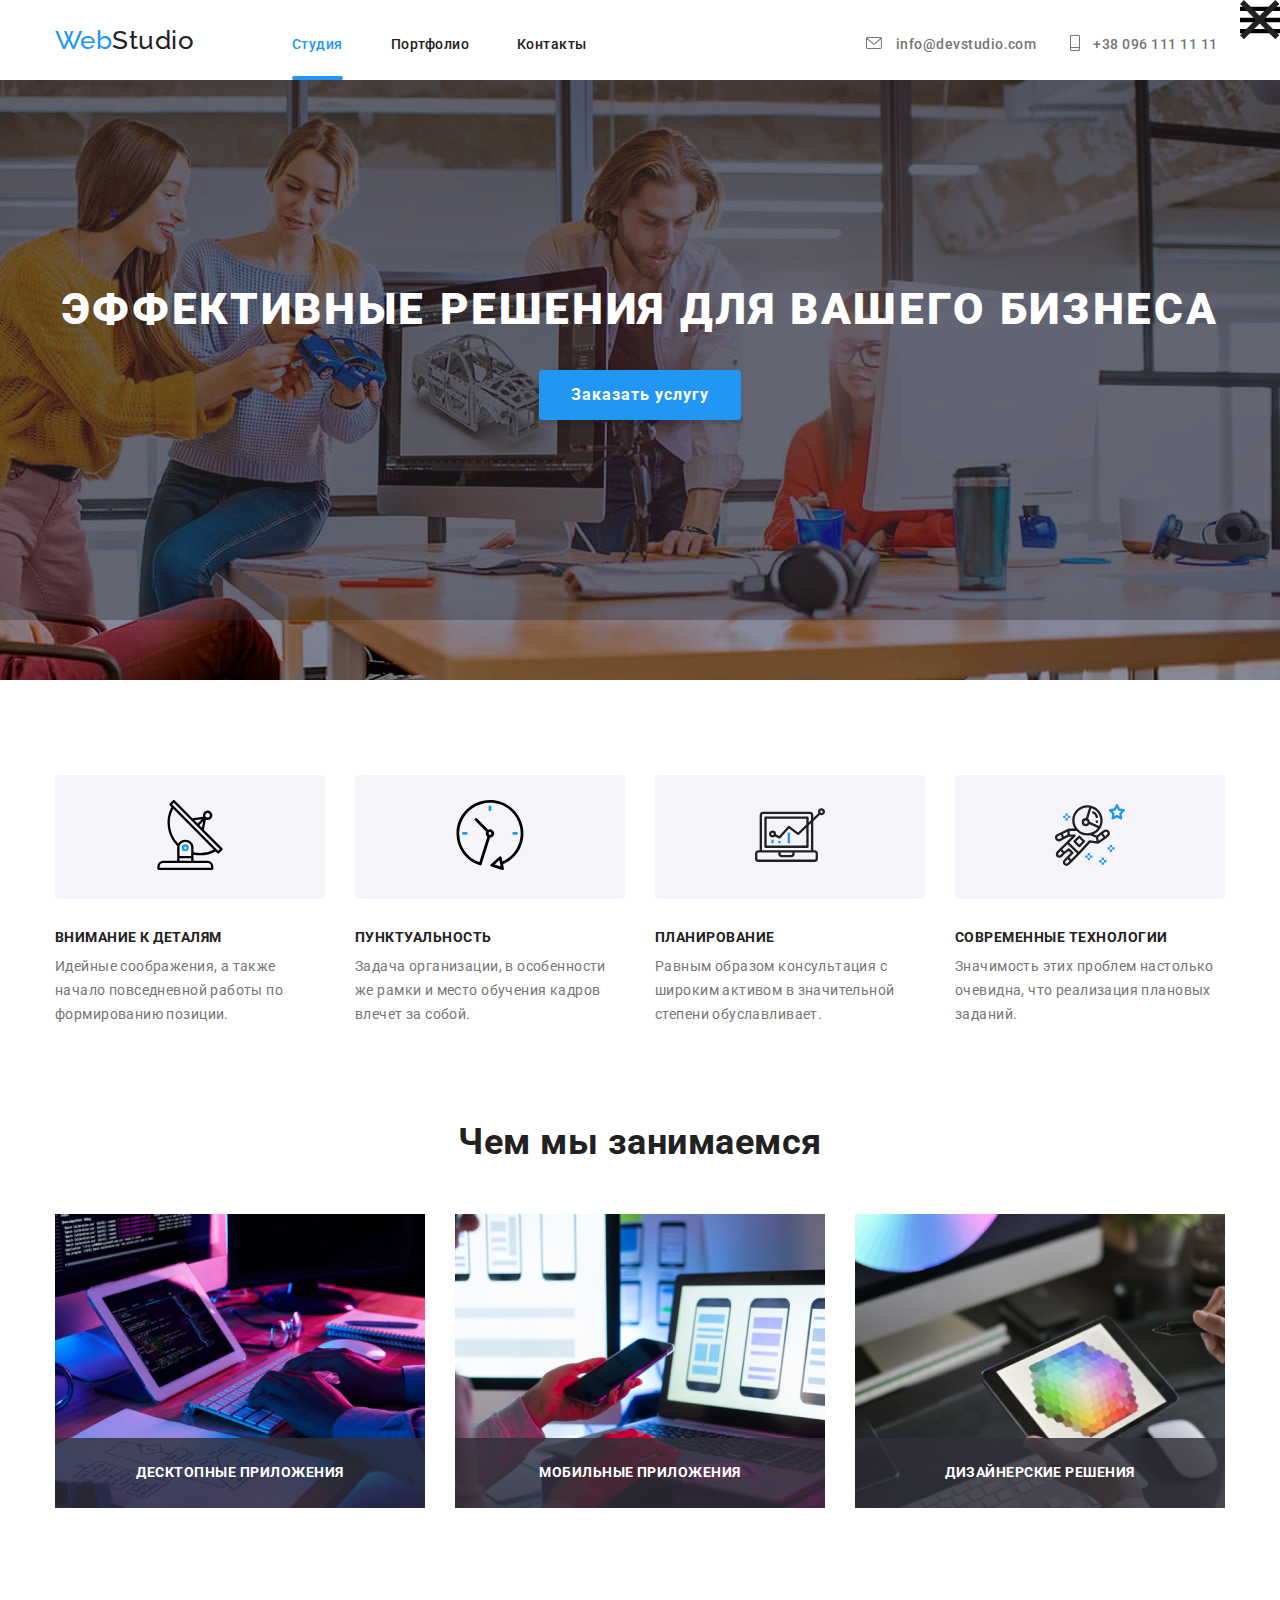
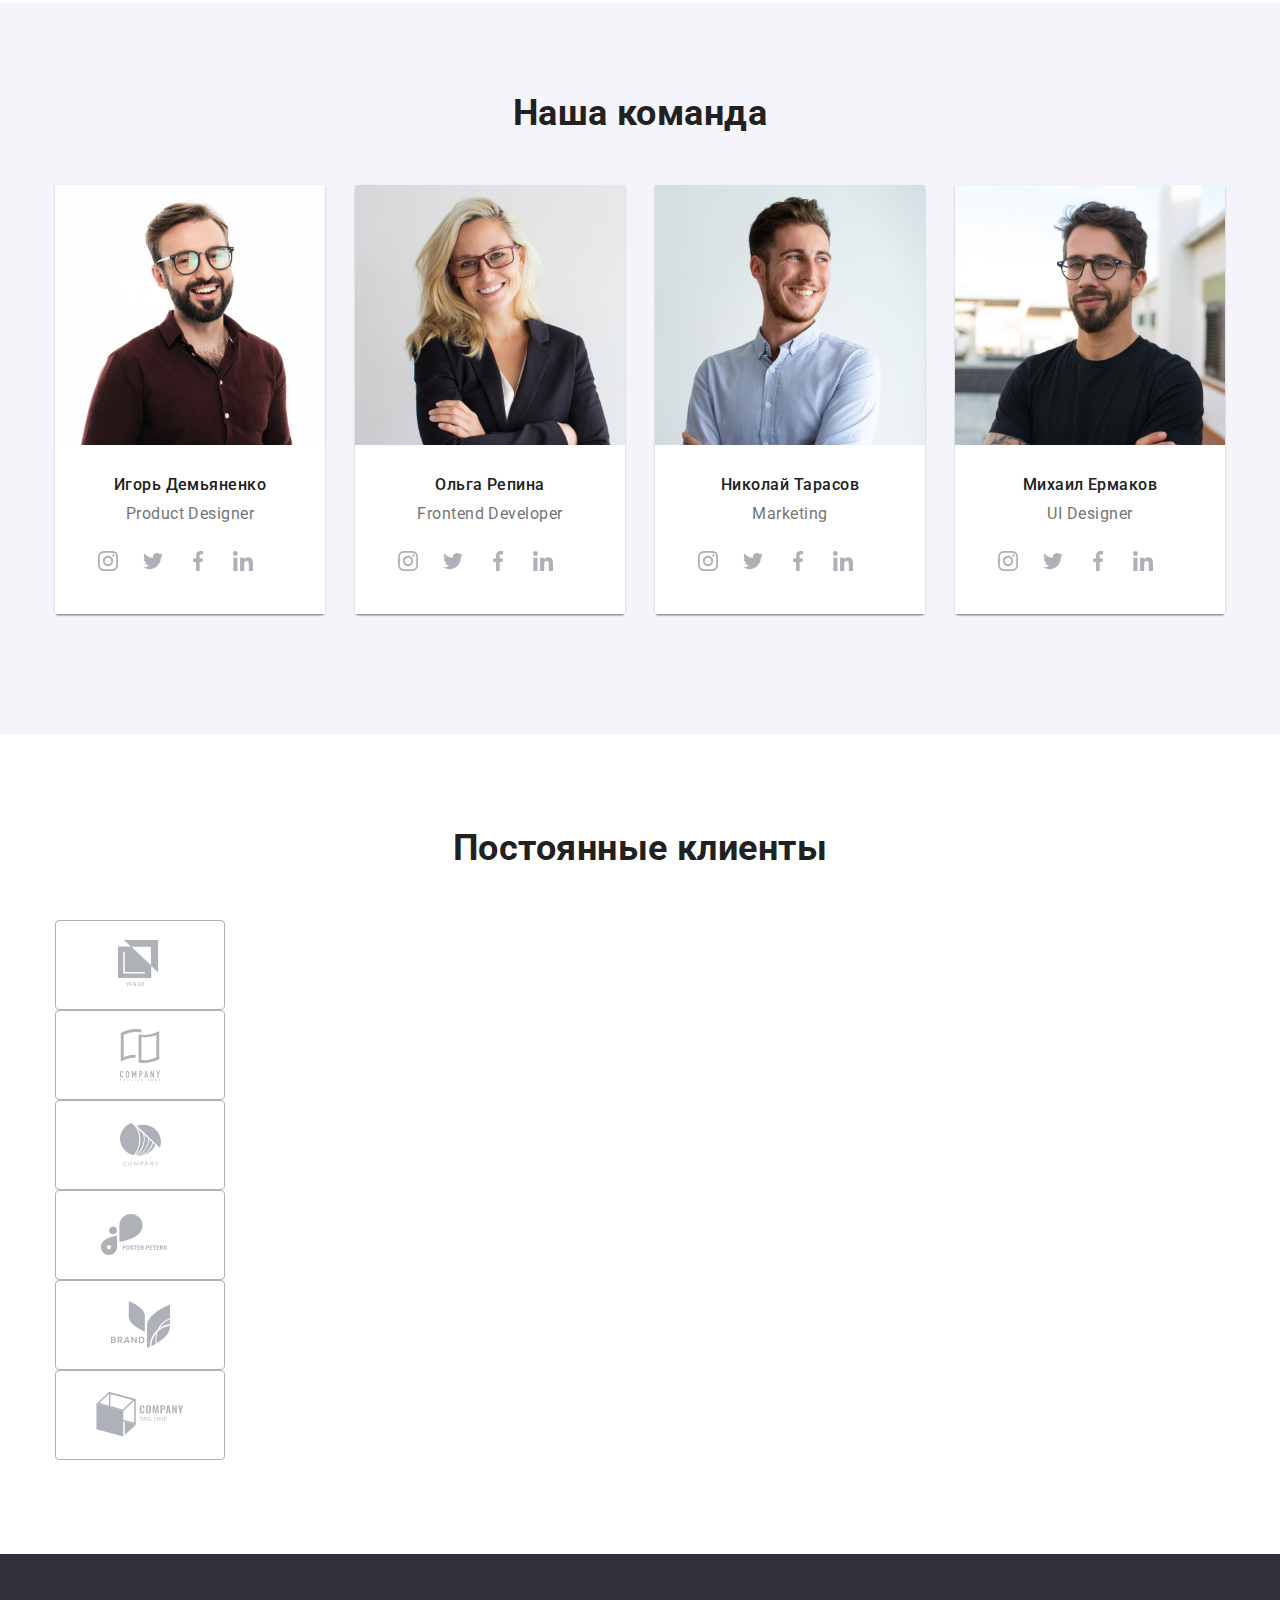
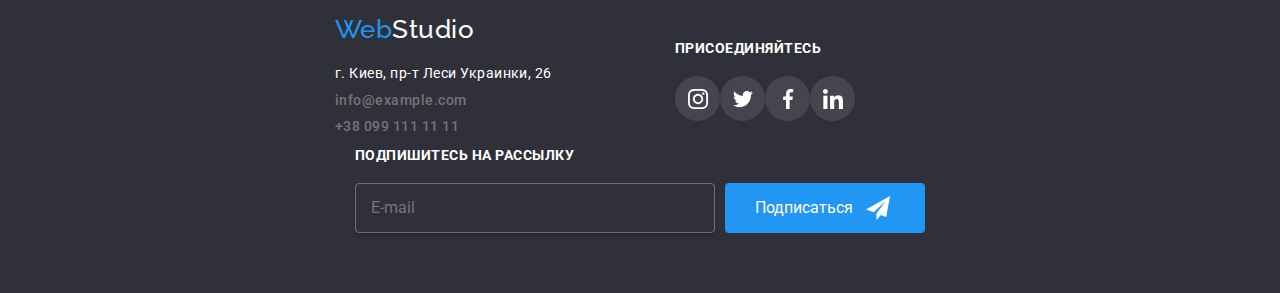
==== commit 338090a2: "Work about mobile js" ====
--- a/index.html
+++ b/index.html
@@ -53,7 +53,10 @@
             </ul>
           </div>
         </nav>
-        <button class="mobile-menu-btn">
+        <div class="munu-mobile">
+          
+        </div>
+        <button class="mobile-menu-btn" data-menu-button>
           <svg class="mobile-menu-icon">
             <use class="icon-menu" href="./images/icons/sprite.svg#icon-mobile"></use>
             <use class="icon-close-mobile" href="./images/icons/sprite.svg#icon-close-mobile"></use>
@@ -62,7 +65,7 @@
       </div>
     </header>
   <div class="mobile-overlay">
-    <div class="mobile-menu">
+    <div class="mobile-menu" data-menu>
       <ul class=" list">
         <li class="menu-nav__item">
           <a class="link menu-nav__link " href="index.html">Студия</a></li>
@@ -104,7 +107,7 @@
       <!-- Features -->
       <section class="features">
         <div class="container">
-          <ul class="list flex-container flex-c">
+          <ul class="list flex-container flex-c features-section">
             <li class="features__item">
               <div class="features__block">
               <svg class="icon" width="70" height="70">
@@ -662,6 +665,7 @@
           </form> 
       </div>
     </div>
+    <script src="./js/menu.js"></script>
     <script src="./js/modal.js"></script>
   </body>
 </html>
--- a/css/main.css
+++ b/css/main.css
@@ -666,14 +666,23 @@
 }
 
 .mobile-menu-btn .mobile-menu-icon {
+  position: absolute;
+  top: 0;
+  right: 0;
   width: 40px;
   height: 40px;
+}
+
+@media screen and (min-width: 767.98px) {
+  .mobile-overlay {
+    display: none;
+  }
 }
 
 .mobile-menu {
   position: fixed;
   top: 0;
-  left: 0;
+  right: 0;
   width: 100%;
   height: 100vh;
   padding: 50px 300px 40px 40px;
@@ -681,6 +690,10 @@
   background-color: #fff;
   -webkit-box-shadow: 0px 4px 8px rgba(0, 0, 0, 0.04), 0px 2px 4px rgba(0, 0, 0, 0.08), 0px 1px 3px rgba(0, 0, 0, 0.16);
           box-shadow: 0px 4px 8px rgba(0, 0, 0, 0.04), 0px 2px 4px rgba(0, 0, 0, 0.08), 0px 1px 3px rgba(0, 0, 0, 0.16);
+}
+
+.mobile-menu.is open {
+  right: 0;
 }
 
 .mobile-menu .menu-nav__item {
@@ -719,7 +732,11 @@
 }
 
 .features__item {
-  width: calc((100% - 30 * 4) / 4);
+  max-width: 270px;
+}
+
+.features__item:not(:last-child) {
+  margin-right: 30px;
 }
 
 .features__title {
@@ -878,28 +895,10 @@
 }
 
 .customers__list {
-  display: inline-block;
-  width: 100%;
-}
-
-@media screen and (min-width: 480px) {
-  .customers__list {
-    width: calc(50% - 60px / 2);
-    margin-bottom: 30px;
-  }
-}
-
-@media screen and (min-width: 768px) {
-  .customers__list {
-    width: calc(50% - 90px / 3);
-    margin-bottom: 30px;
-  }
-}
-
-@media screen and (min-width: 1200px) {
-  .customers__list .customers__list {
-    width: calc(100% - 180px / 6);
-  }
+  display: -webkit-inline-box;
+  display: -ms-inline-flexbox;
+  display: inline-flex;
+  width: 100%;
 }
 
 .contacts__logo {
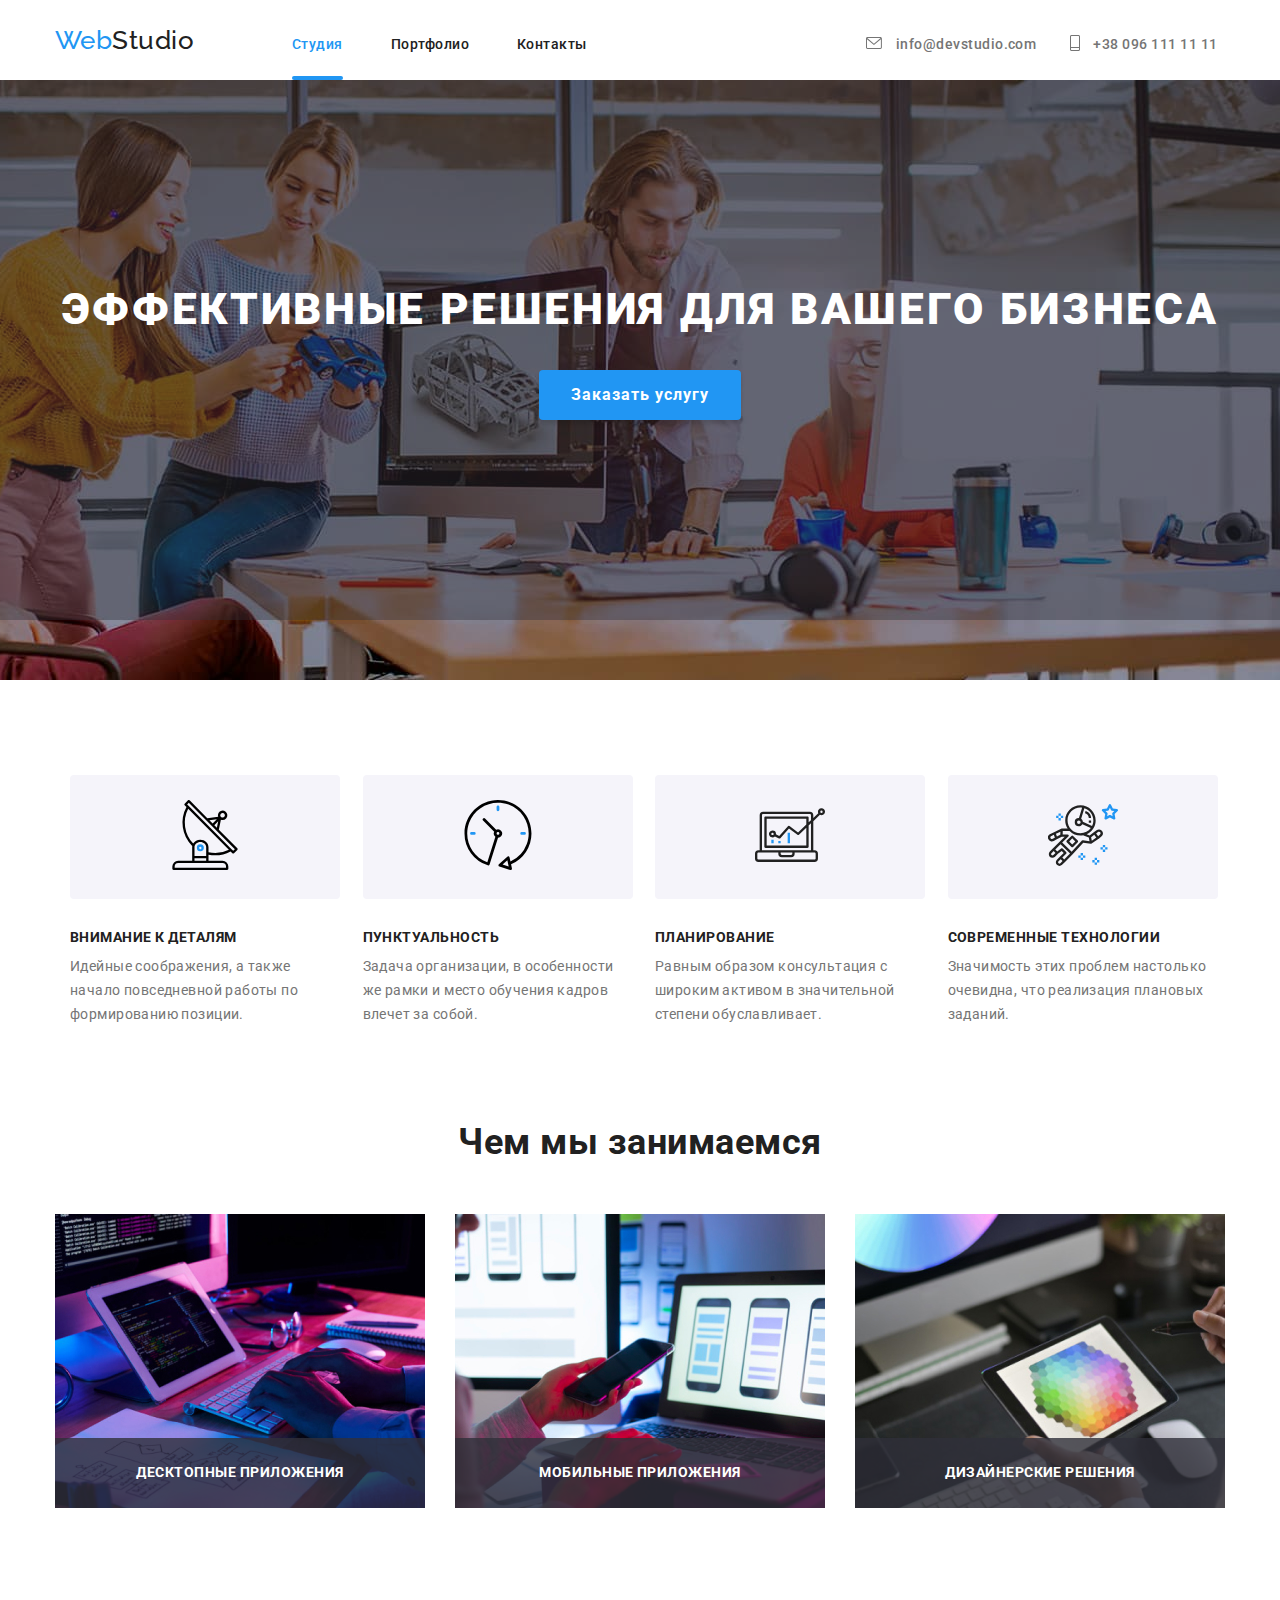
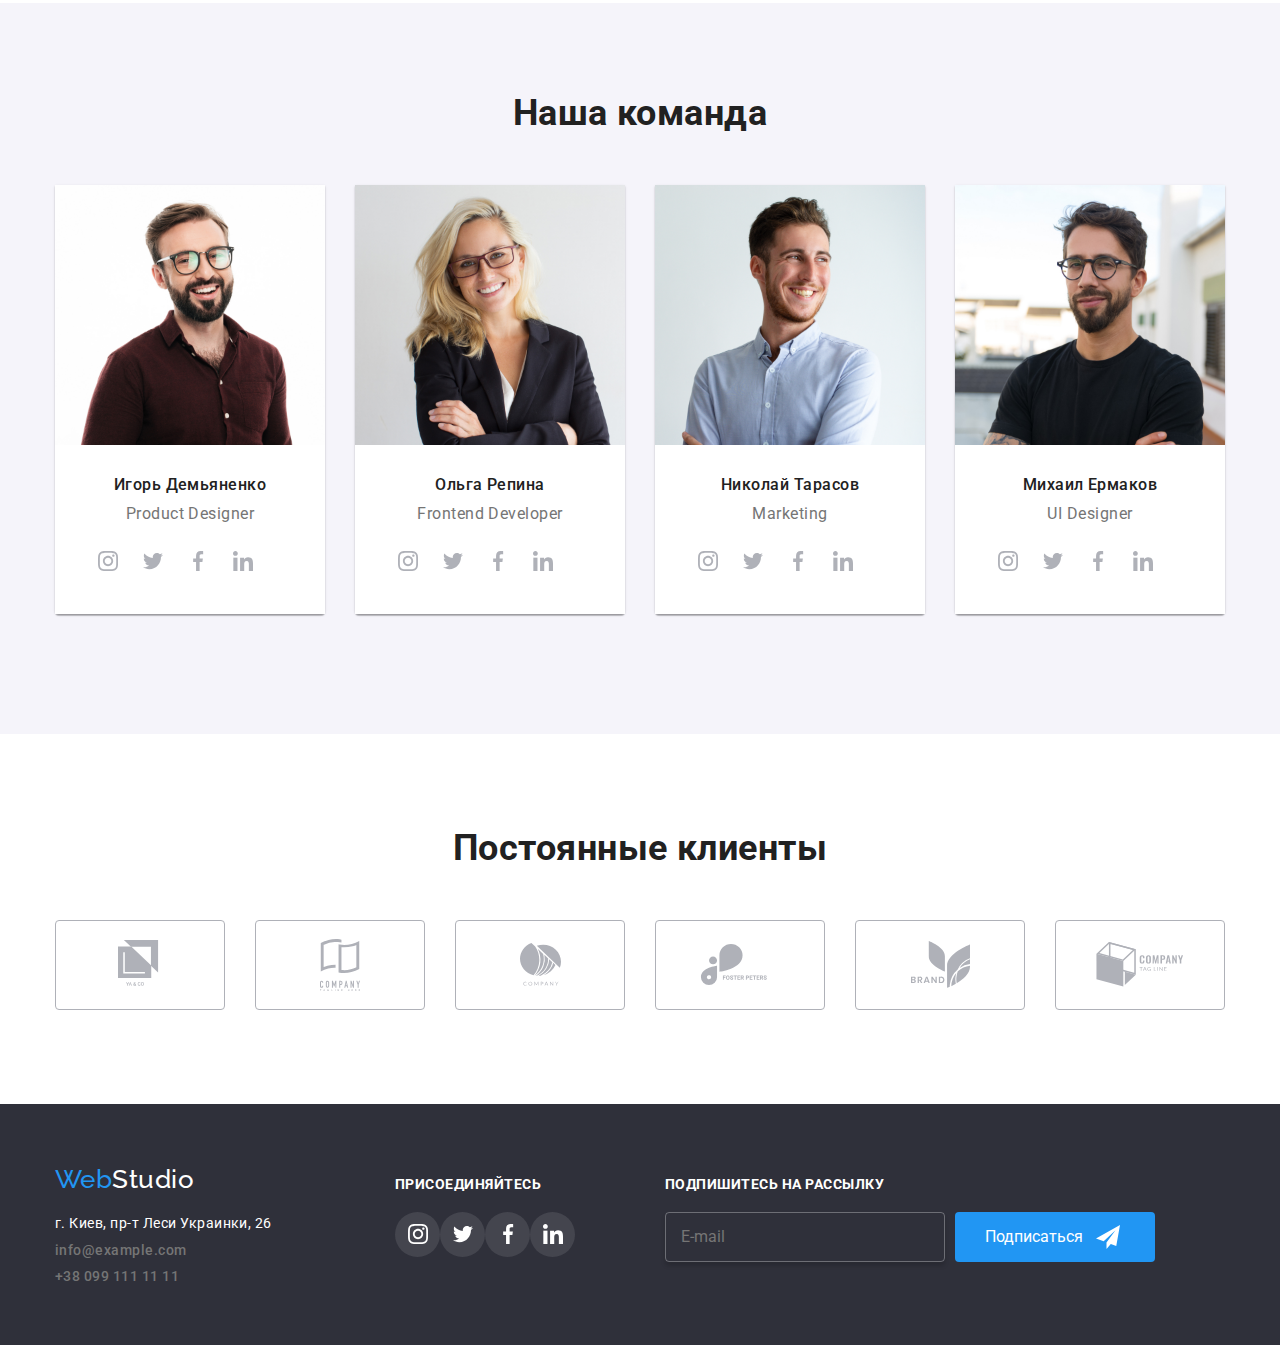
==== commit c16b2f0b: "Fixin mobile menu" ====
--- a/index.html
+++ b/index.html
@@ -52,23 +52,28 @@
               </li>
             </ul>
           </div>
+          <div class="hamburger">
+            <span class="bar"></span>
+            <span class="bar"></span>
+            <span class="bar"></span>
+        </div>
         </nav>
-        <div class="munu-mobile">
+        <!-- <div class="menu-mobile">
           
         </div>
         <button class="mobile-menu-btn" data-menu-button>
           <svg class="mobile-menu-icon">
-            <use class="icon-menu" href="./images/icons/sprite.svg#icon-mobile"></use>
-            <use class="icon-close-mobile" href="./images/icons/sprite.svg#icon-close-mobile"></use>
+            <use class="icon-menu" width="18" height="18" href="./images/icons/sprite.svg#icon-mobile"></use>
+            <use class="icon-close-mobile" width="18" height="18" href="./images/icons/sprite.svg#icon-close-mobile"></use>
           </svg>
-        </button>
+        </button> -->
       </div>
     </header>
-  <div class="mobile-overlay">
+  <!-- <div class="mobile-overlay"> -->
     <div class="mobile-menu" data-menu>
       <ul class=" list">
         <li class="menu-nav__item">
-          <a class="link menu-nav__link " href="index.html">Студия</a></li>
+          <a class="link menu-nav__link active" href="index.html">Студия</a></li>
         <li class="menu-nav__item">
           <a class="link menu-nav__link" href="portfolio.html">Портфолио</a>
         </li>
@@ -95,7 +100,7 @@
         </ul>
       </div>
     </div>
-  </div>
+  <!-- </div>
     <!-- Main -->
     <main>
       <section class="banner">
@@ -452,9 +457,9 @@
         </div>
       </section>
       <section class="customers">
-        <div class="container">
+        <div class="container flex-container flex-c">
           <h2 class="section-heading">Постоянные клиенты</h2>
-          <ul class="list ">
+          <ul class="list flex-container">
             <li class="customers__list">
               <a
                 href=""
@@ -534,7 +539,7 @@
     </main>
     <!-- Подвал -->
     <footer class="footer">
-      <div class="container flex-container flex-c">
+      <div class="container flex-container">
           <div class="contacts__logo">
             <a class="link logo" href="index.html">
               <span class="logo__highlight">Web</span>Studio
--- a/css/main.css
+++ b/css/main.css
@@ -88,16 +88,14 @@
   overflow: hidden;
 }
 
+.hidden {
+  opacity: 0;
+}
+
 .container {
   width: 100%;
   margin: 0 auto;
   padding: 0 15px;
-}
-
-@media screen and (min-width: 480px) {
-  .container {
-    width: 480px;
-  }
 }
 
 @media screen and (min-width: 768px) {
@@ -180,12 +178,6 @@
           justify-content: space-between;
 }
 
-@media screen and (max-width: 767.98px) {
-  .menu-nav {
-    display: none;
-  }
-}
-
 .menu-nav__link {
   position: relative;
 }
@@ -659,6 +651,10 @@
 }
 
 .mobile-menu-btn {
+  position: absolute;
+  top: 0;
+  right: 0;
+  z-index: 100;
   width: 40px;
   height: 40px;
   background-color: transparent;
@@ -673,20 +669,18 @@
   height: 40px;
 }
 
-@media screen and (min-width: 767.98px) {
-  .mobile-overlay {
+@media screen and (min-width: 767.98) {
+  .mobile-menu-btn {
     display: none;
   }
 }
 
 .mobile-menu {
-  position: fixed;
-  top: 0;
+  position: absolute;
+  top: 70px;
   right: 0;
   width: 100%;
-  height: 100vh;
-  padding: 50px 300px 40px 40px;
-  max-width: 480px;
+  padding: 8px 40px 16px;
   background-color: #fff;
   -webkit-box-shadow: 0px 4px 8px rgba(0, 0, 0, 0.04), 0px 2px 4px rgba(0, 0, 0, 0.08), 0px 1px 3px rgba(0, 0, 0, 0.16);
           box-shadow: 0px 4px 8px rgba(0, 0, 0, 0.04), 0px 2px 4px rgba(0, 0, 0, 0.08), 0px 1px 3px rgba(0, 0, 0, 0.16);
@@ -696,18 +690,92 @@
   right: 0;
 }
 
-.mobile-menu .menu-nav__item {
-  font-family: Roboto;
-  font-style: normal;
+.mobile-menu .menu-nav__link {
   font-weight: 500;
   font-size: 40px;
   line-height: 47px;
   letter-spacing: 0.02em;
   color: #212121;
+  margin-bottom: 30px;
+}
+
+.mobile-menu .menu-nav__link.active {
+  color: var(--accent-color);
 }
 
 .mobile-menu .contacts {
   margin-left: 0;
+}
+
+.hamburger {
+  display: none;
+}
+
+.bar {
+  display: block;
+  width: 25px;
+  height: 3px;
+  margin: 5px auto;
+  -webkit-transition: all 0.3s ease-in-out;
+  transition: all 0.3s ease-in-out;
+  background-color: #101010;
+}
+
+.mobile-menu {
+  display: none;
+}
+
+@media only screen and (max-width: 768px) {
+  .menu-nav {
+    position: fixed;
+    left: -100%;
+    top: 5rem;
+    -webkit-box-orient: vertical;
+    -webkit-box-direction: normal;
+        -ms-flex-direction: column;
+            flex-direction: column;
+    background-color: #fff;
+    width: 100%;
+    border-radius: 10px;
+    text-align: center;
+    -webkit-transition: 0.3s;
+    transition: 0.3s;
+    -webkit-box-shadow: 0 10px 27px rgba(0, 0, 0, 0.05);
+            box-shadow: 0 10px 27px rgba(0, 0, 0, 0.05);
+  }
+  .menu-nav.toggle {
+    left: 0;
+  }
+  .active::after {
+    display: none;
+  }
+  .mobile-menu.toggle {
+    display: block;
+  }
+  .hamburger {
+    display: block;
+    width: 25px;
+    cursor: pointer;
+  }
+  nav {
+    display: -webkit-box;
+    display: -ms-flexbox;
+    display: flex;
+    -webkit-box-pack: justify;
+        -ms-flex-pack: justify;
+            justify-content: space-between;
+  }
+  .hamburger.toggle .bar:nth-child(2) {
+    opacity: 0;
+  }
+  .hamburger.toggle .bar:nth-child(1) {
+    -webkit-transform: translateY(8px) rotate(45deg);
+            transform: translateY(8px) rotate(45deg);
+  }
+  .hamburger.toggle .bar:nth-child(3) {
+    -webkit-transform: translateY(-8px) rotate(-45deg);
+            transform: translateY(-8px) rotate(-45deg);
+  }
 }
 
 .hero {
@@ -731,12 +799,41 @@
   margin: 0 auto 30px;
 }
 
+@media only screen and (max-width: 768px) {
+  .hero__title {
+    font-size: 26px;
+  }
+}
+
 .features__item {
-  max-width: 270px;
+  display: -webkit-box;
+  display: -ms-flexbox;
+  display: flex;
+  -ms-flex-wrap: wrap;
+      flex-wrap: wrap;
+  width: calc(100% / 4 - 30px);
 }
 
 .features__item:not(:last-child) {
   margin-right: 30px;
+}
+
+@media screen and (min-width: 320px) and (max-width: 767.98px) {
+  .features__item {
+    width: calc(100% - 30px);
+  }
+}
+
+@media screen and (min-width: 768px) {
+  .features__item {
+    width: calc(50% / 2 - 30px);
+  }
+}
+
+@media screen and (min-width: 768px) {
+  .features__item {
+    width: calc((50% - 60px) / 2);
+  }
 }
 
 .features__title {
@@ -898,7 +995,12 @@
   display: -webkit-inline-box;
   display: -ms-inline-flexbox;
   display: inline-flex;
-  width: 100%;
+  -ms-flex-preferred-size: calc(100% / 6 - 30px);
+      flex-basis: calc(100% / 6 - 30px);
+}
+
+.customers__list:not(:last-child) {
+  margin-right: 30px;
 }
 
 .contacts__logo {
@@ -944,8 +1046,8 @@
 }
 
 .subscription {
-  -ms-flex-preferred-size: calc(50% - 15px);
-      flex-basis: calc(50% - 15px);
+  -ms-flex-preferred-size: calc(49% - 15px);
+      flex-basis: calc(49% - 15px);
 }
 
 .subscription__text {
@@ -962,10 +1064,12 @@
   display: -webkit-box;
   display: -ms-flexbox;
   display: flex;
+  -ms-flex-wrap: wrap;
+      flex-wrap: wrap;
 }
 
 .subscription__input {
-  width: 360px;
+  min-width: 280px;
   height: 50px;
   color: var(--main-bg-color);
   padding: 15px;
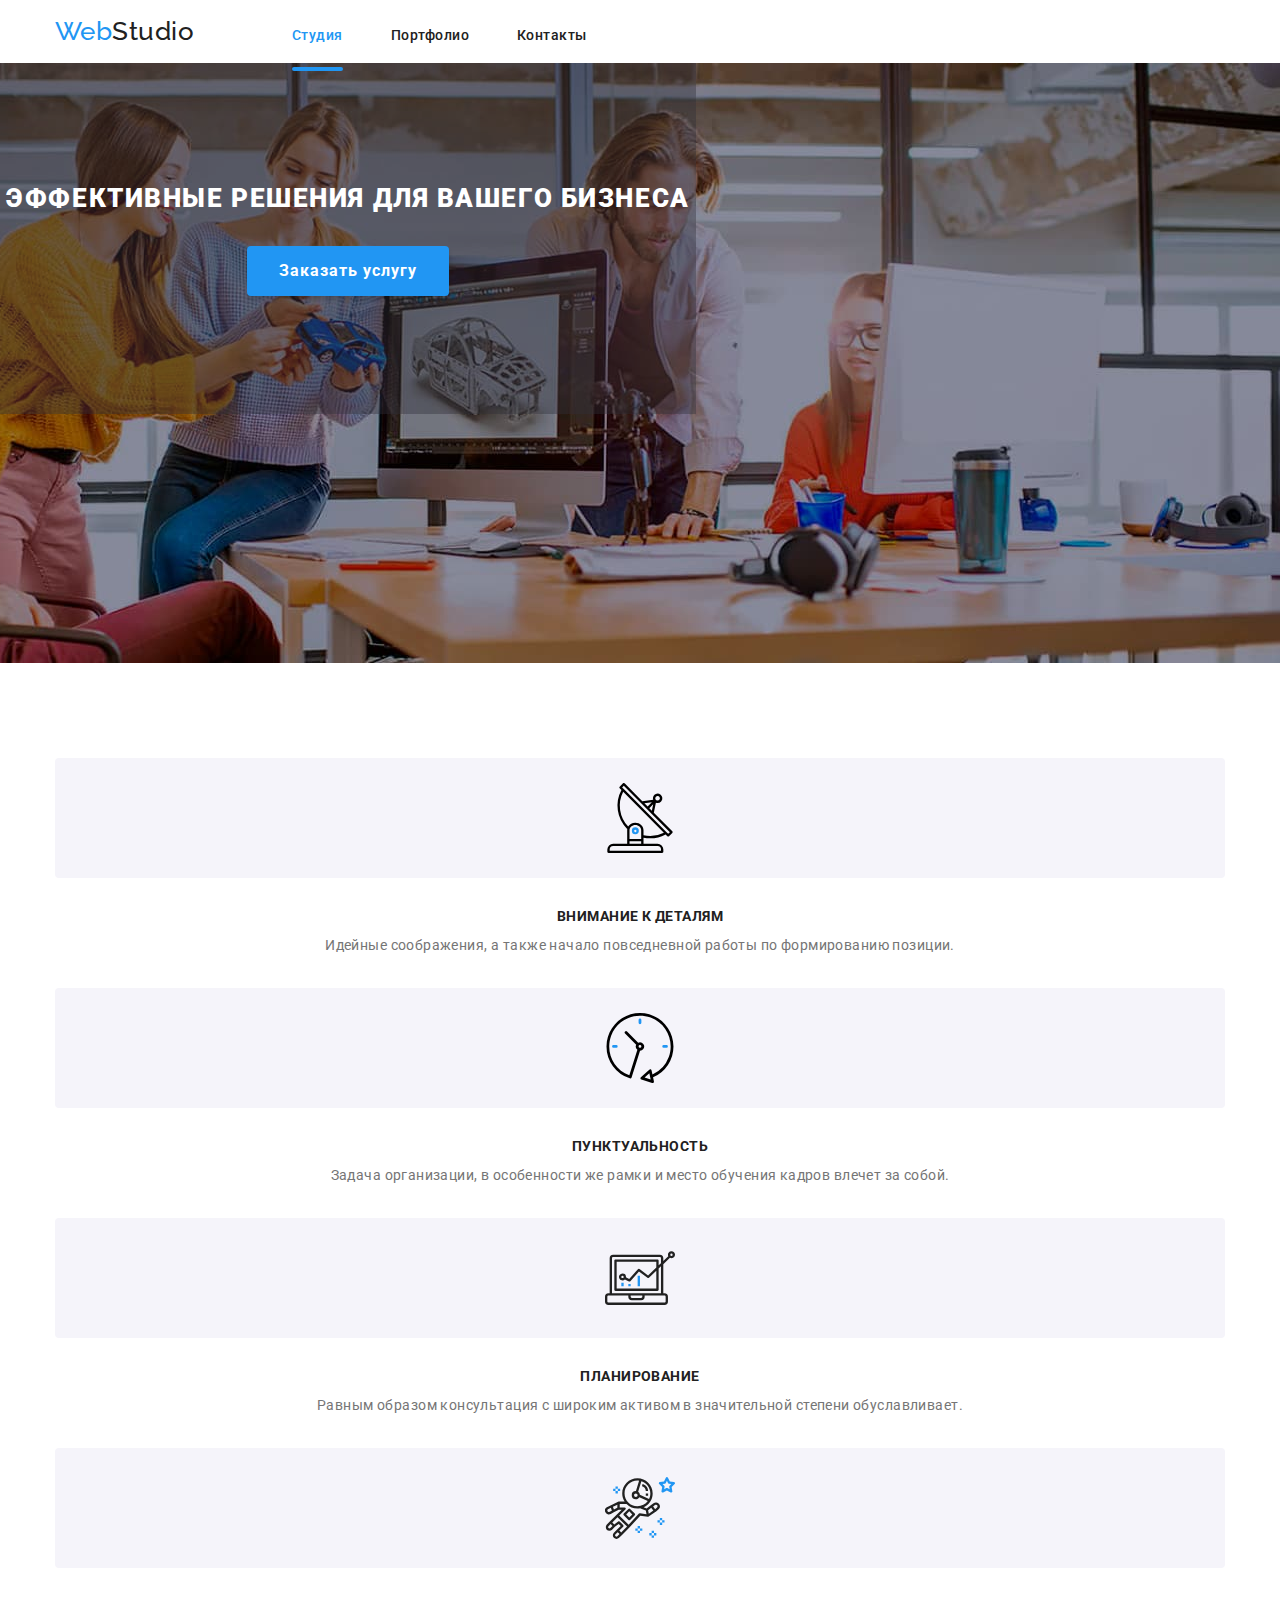
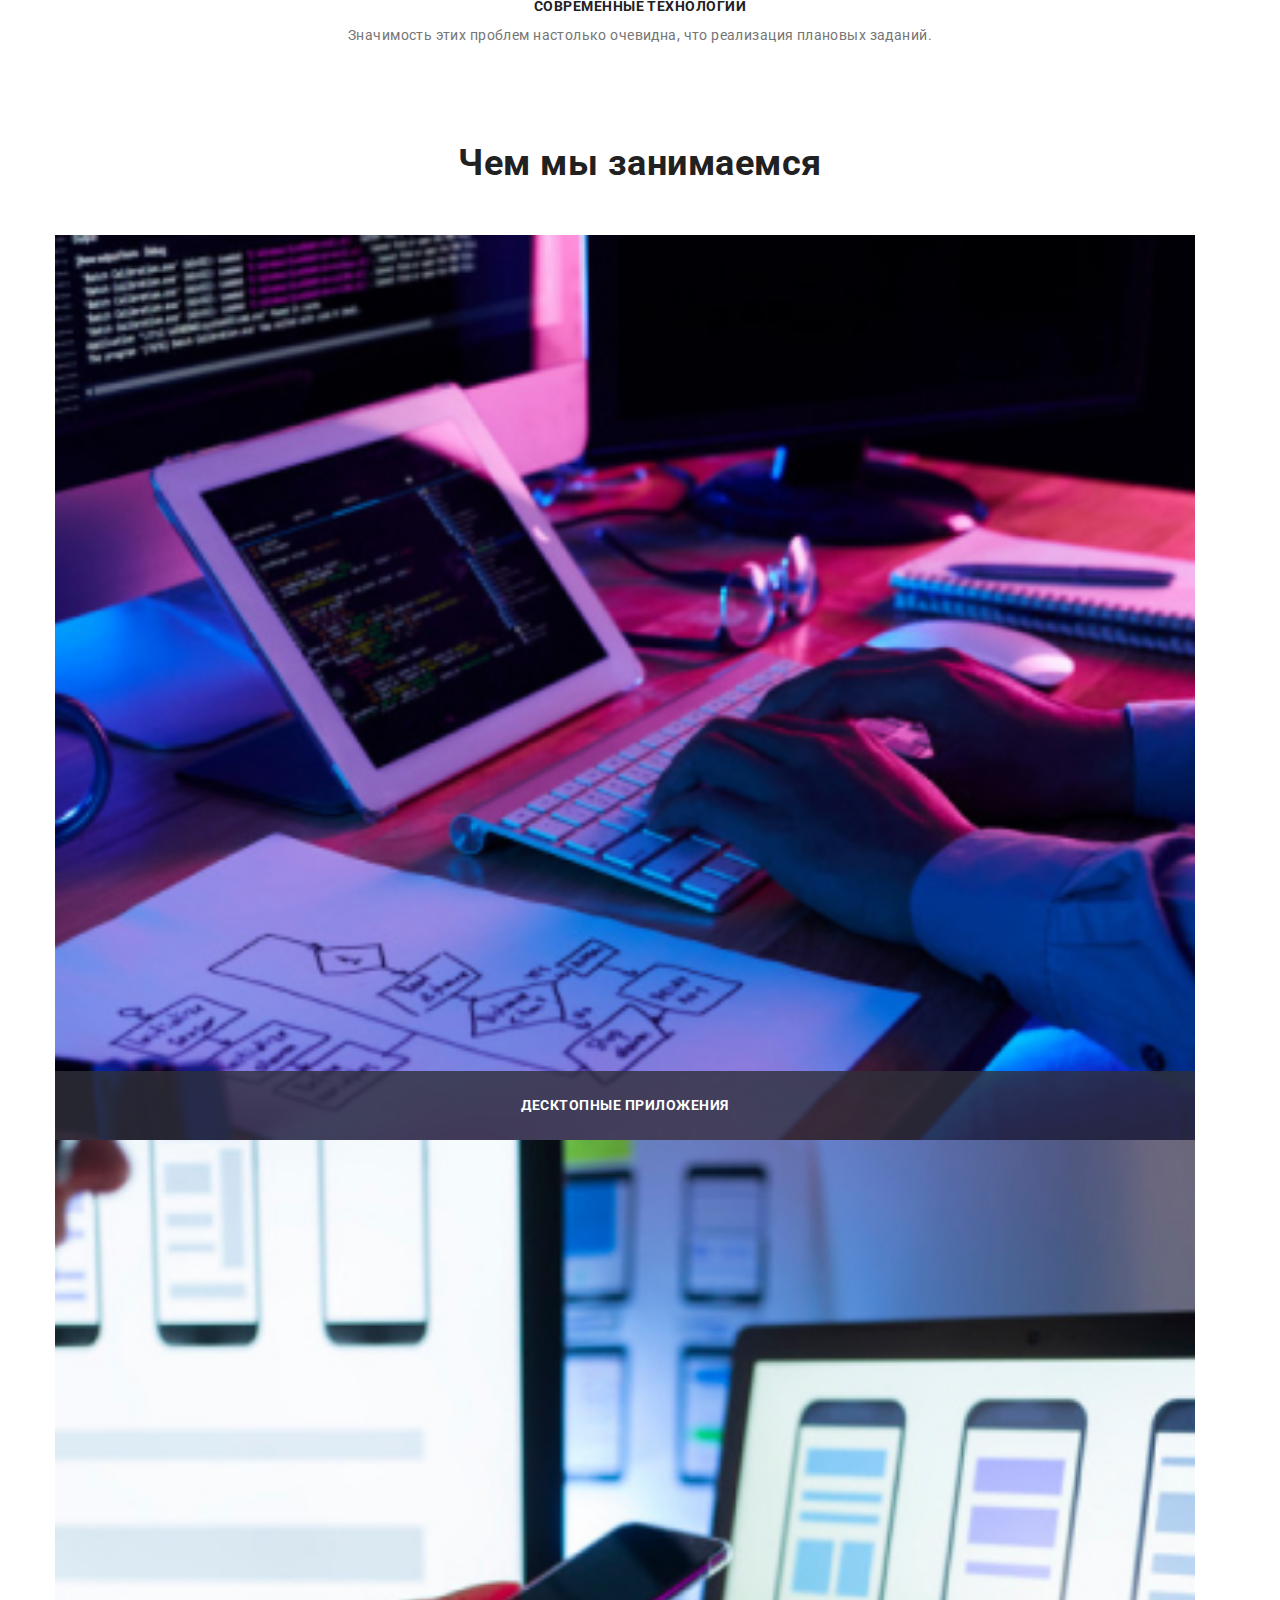
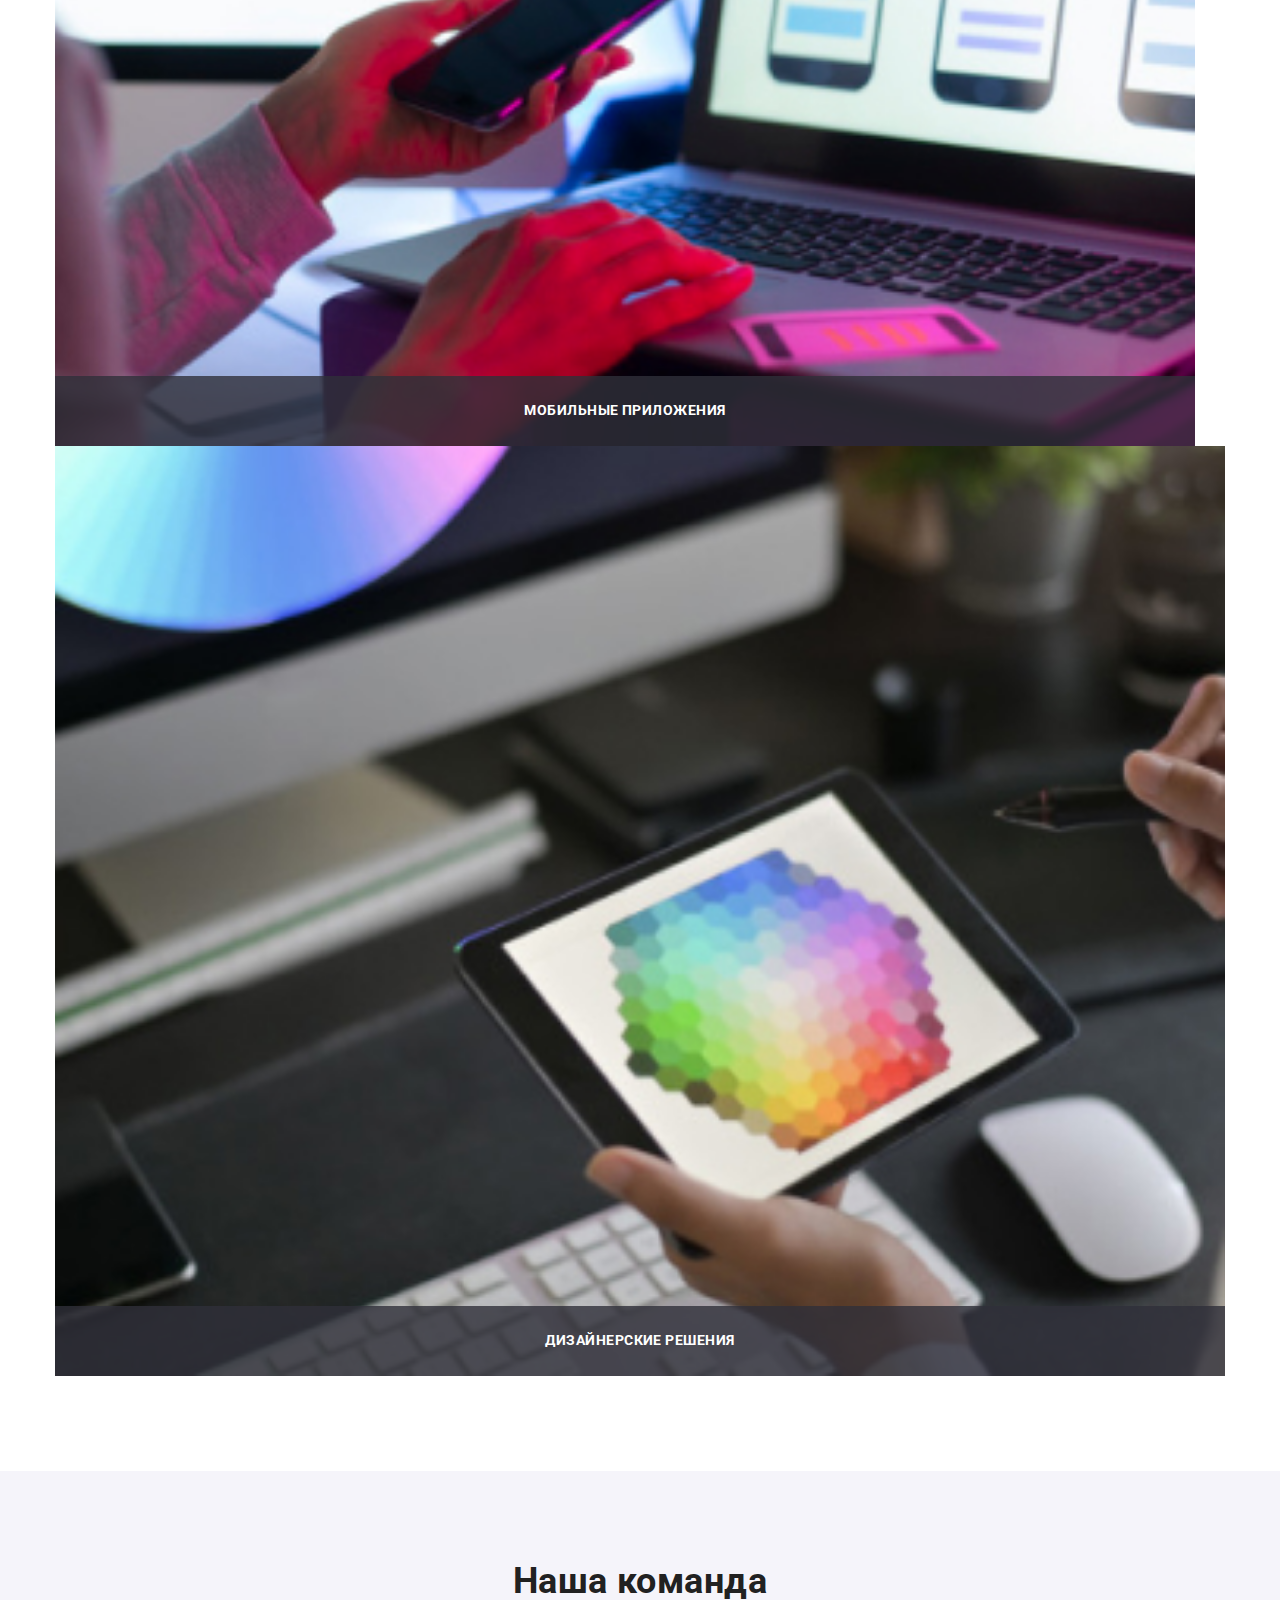
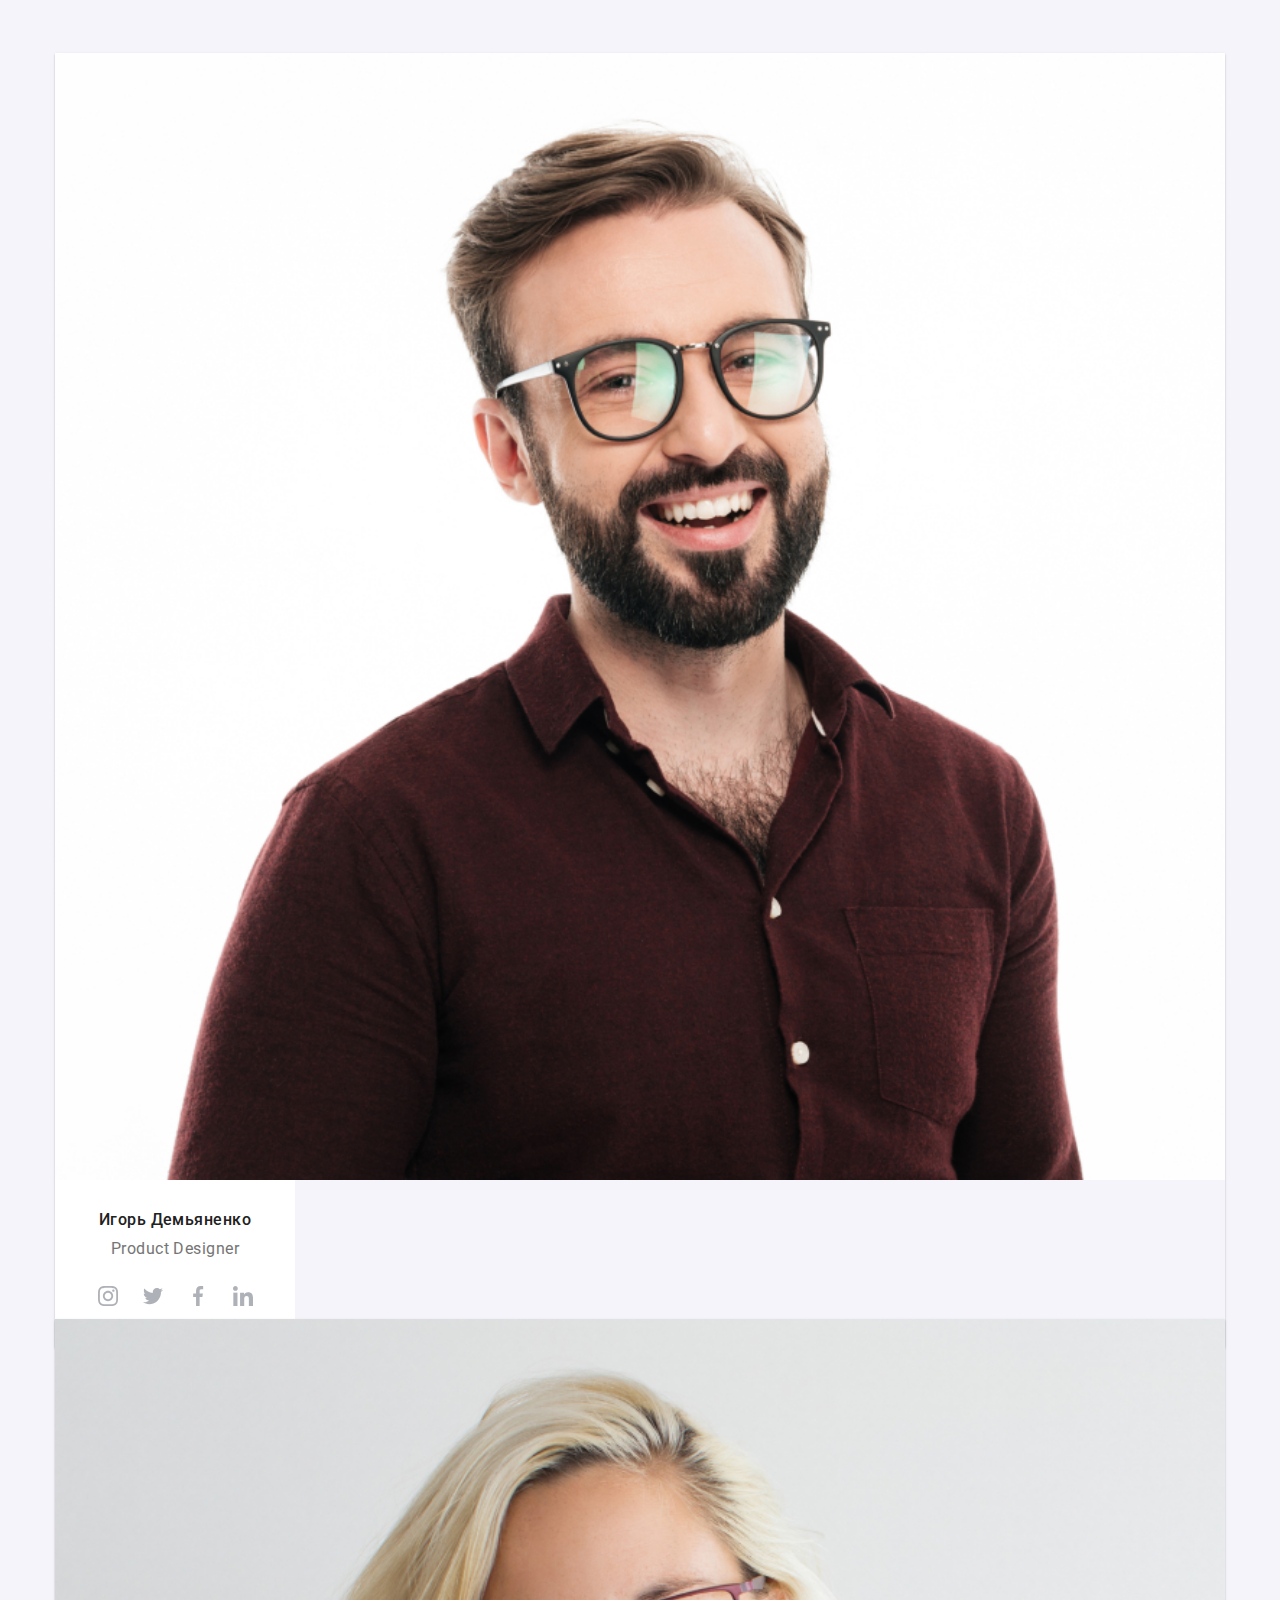
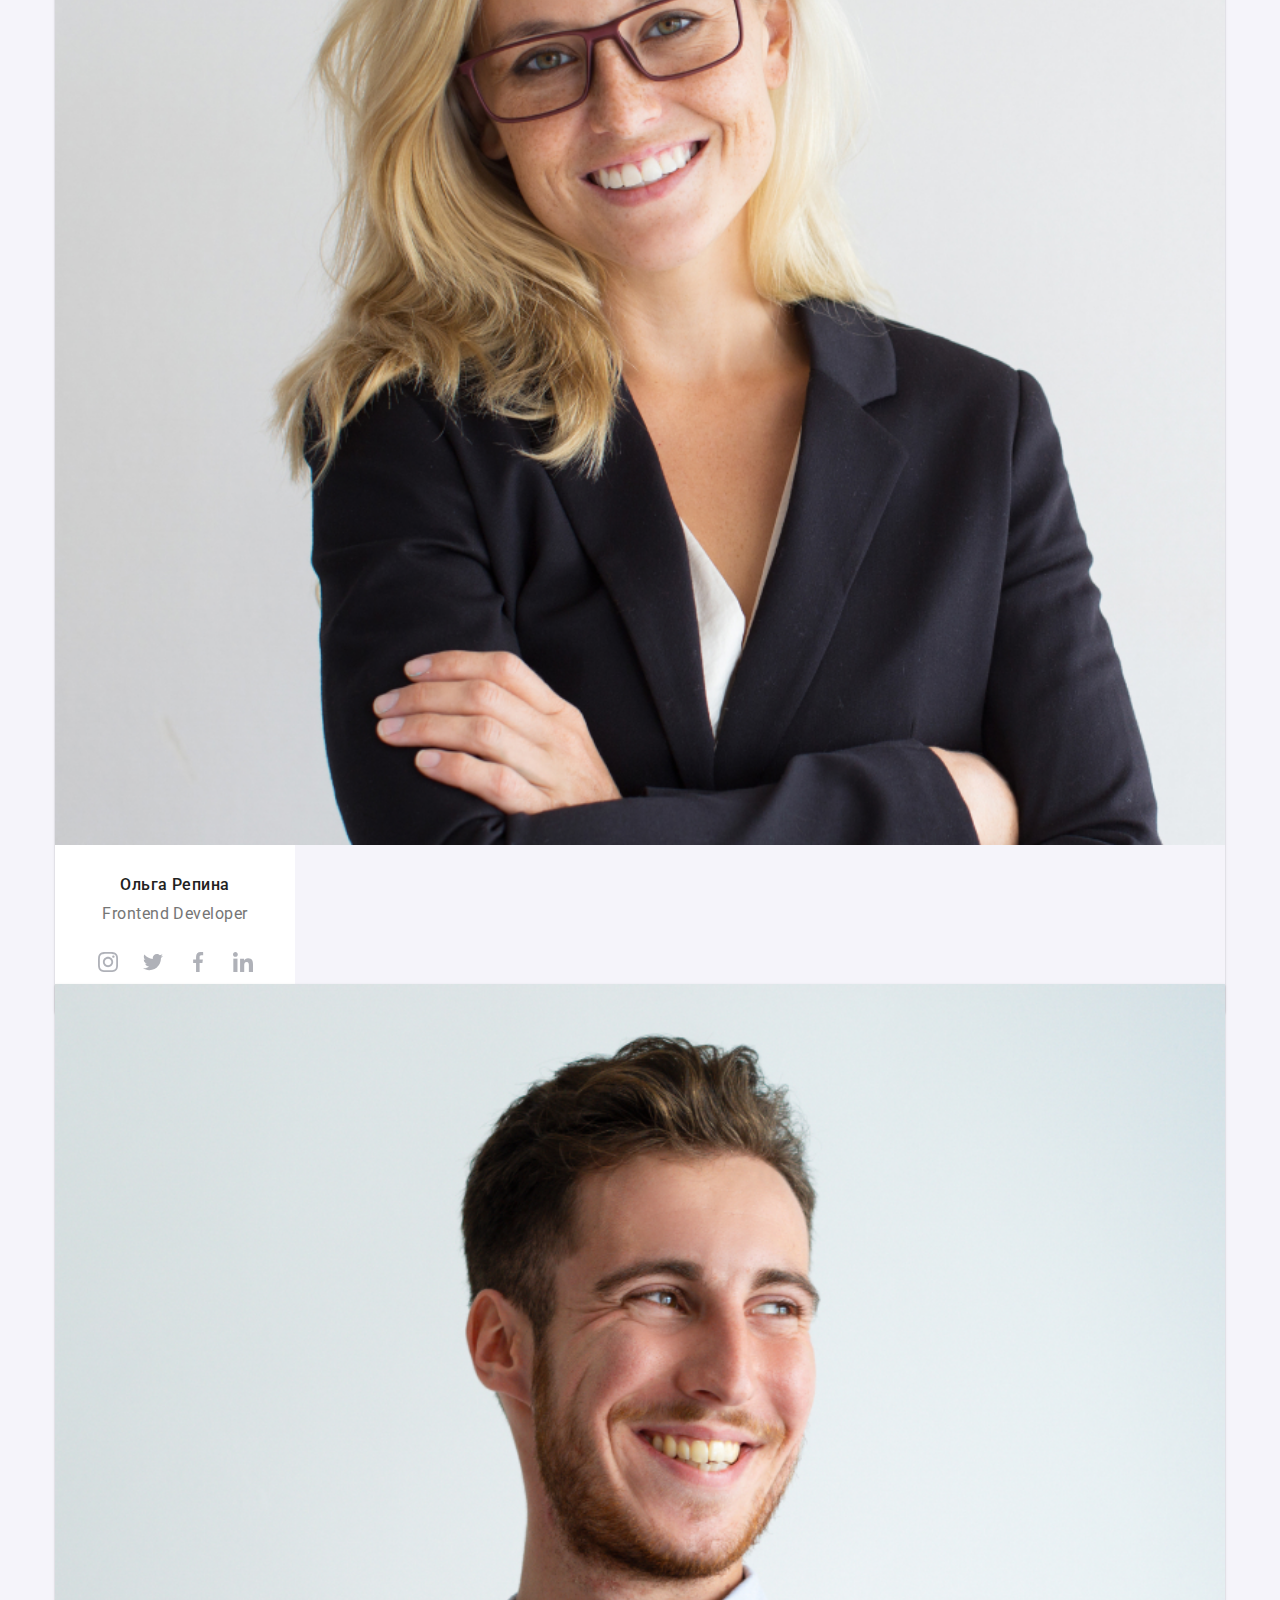
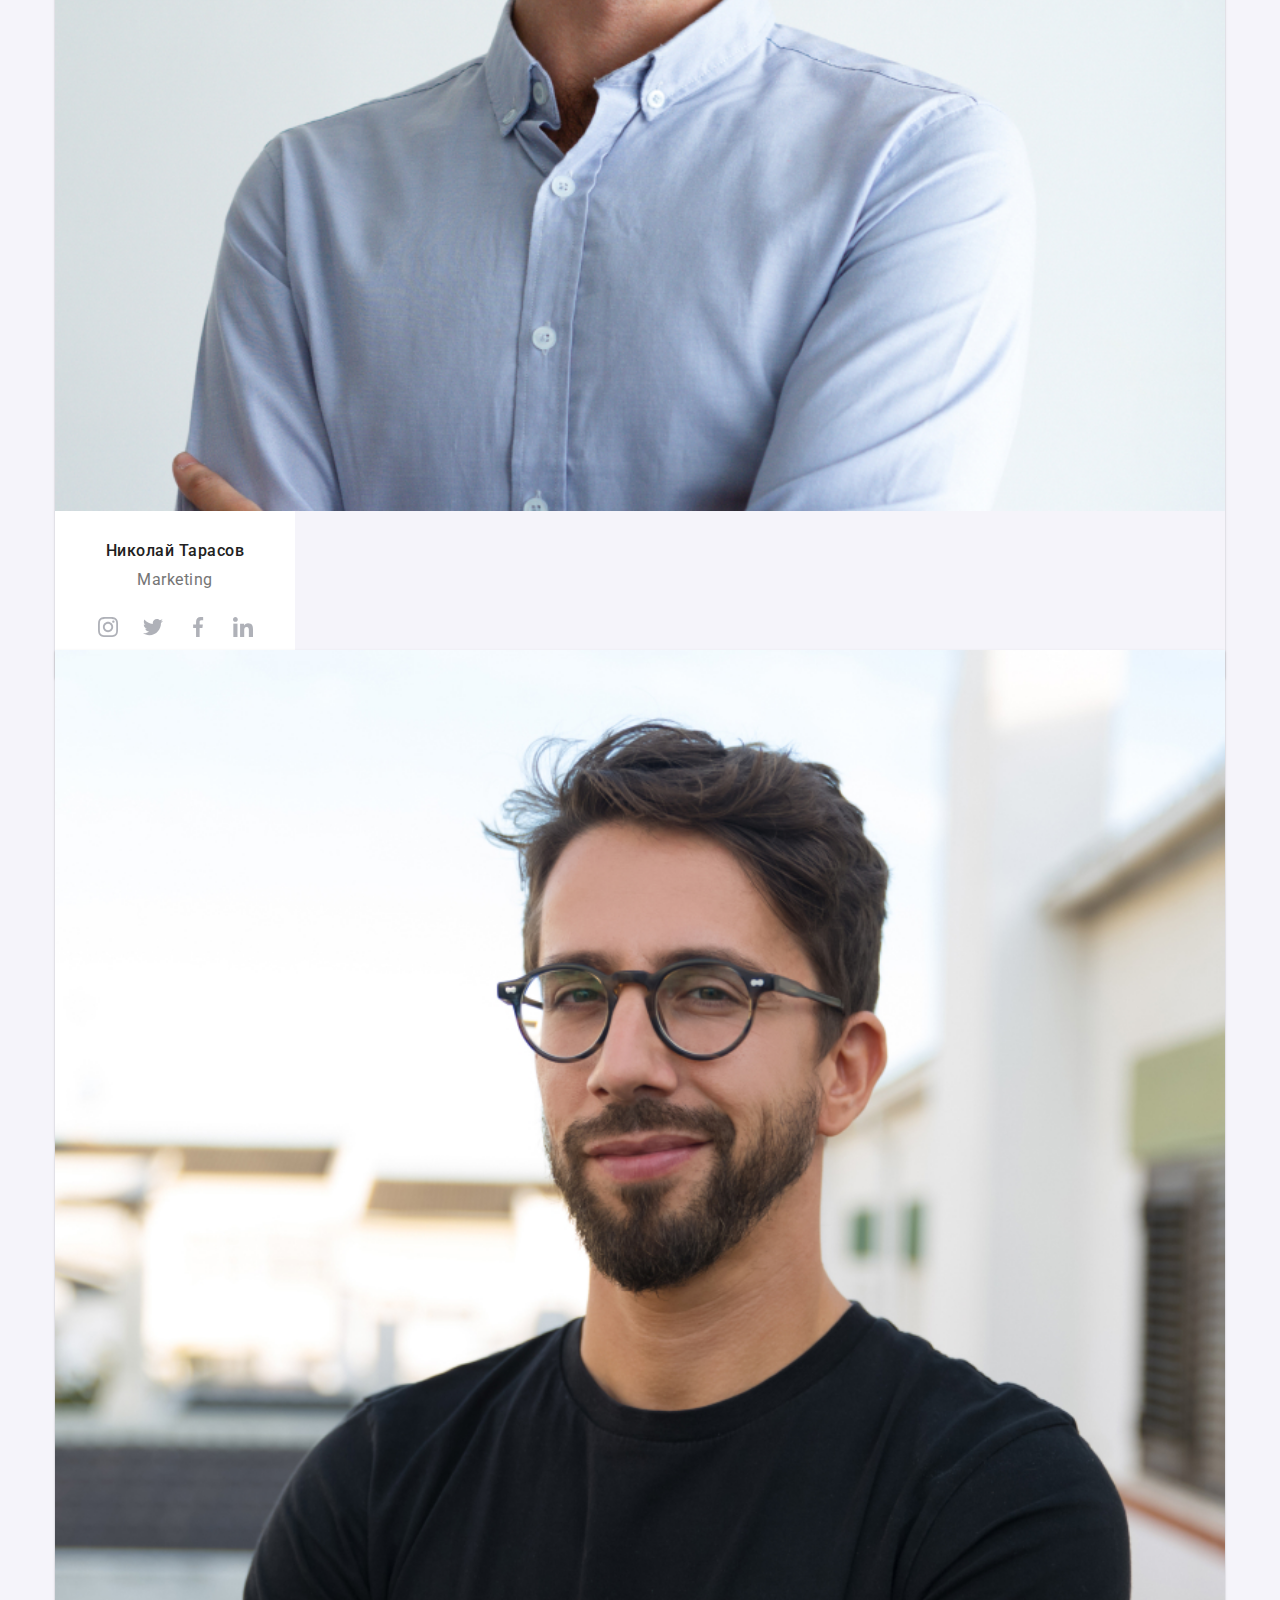
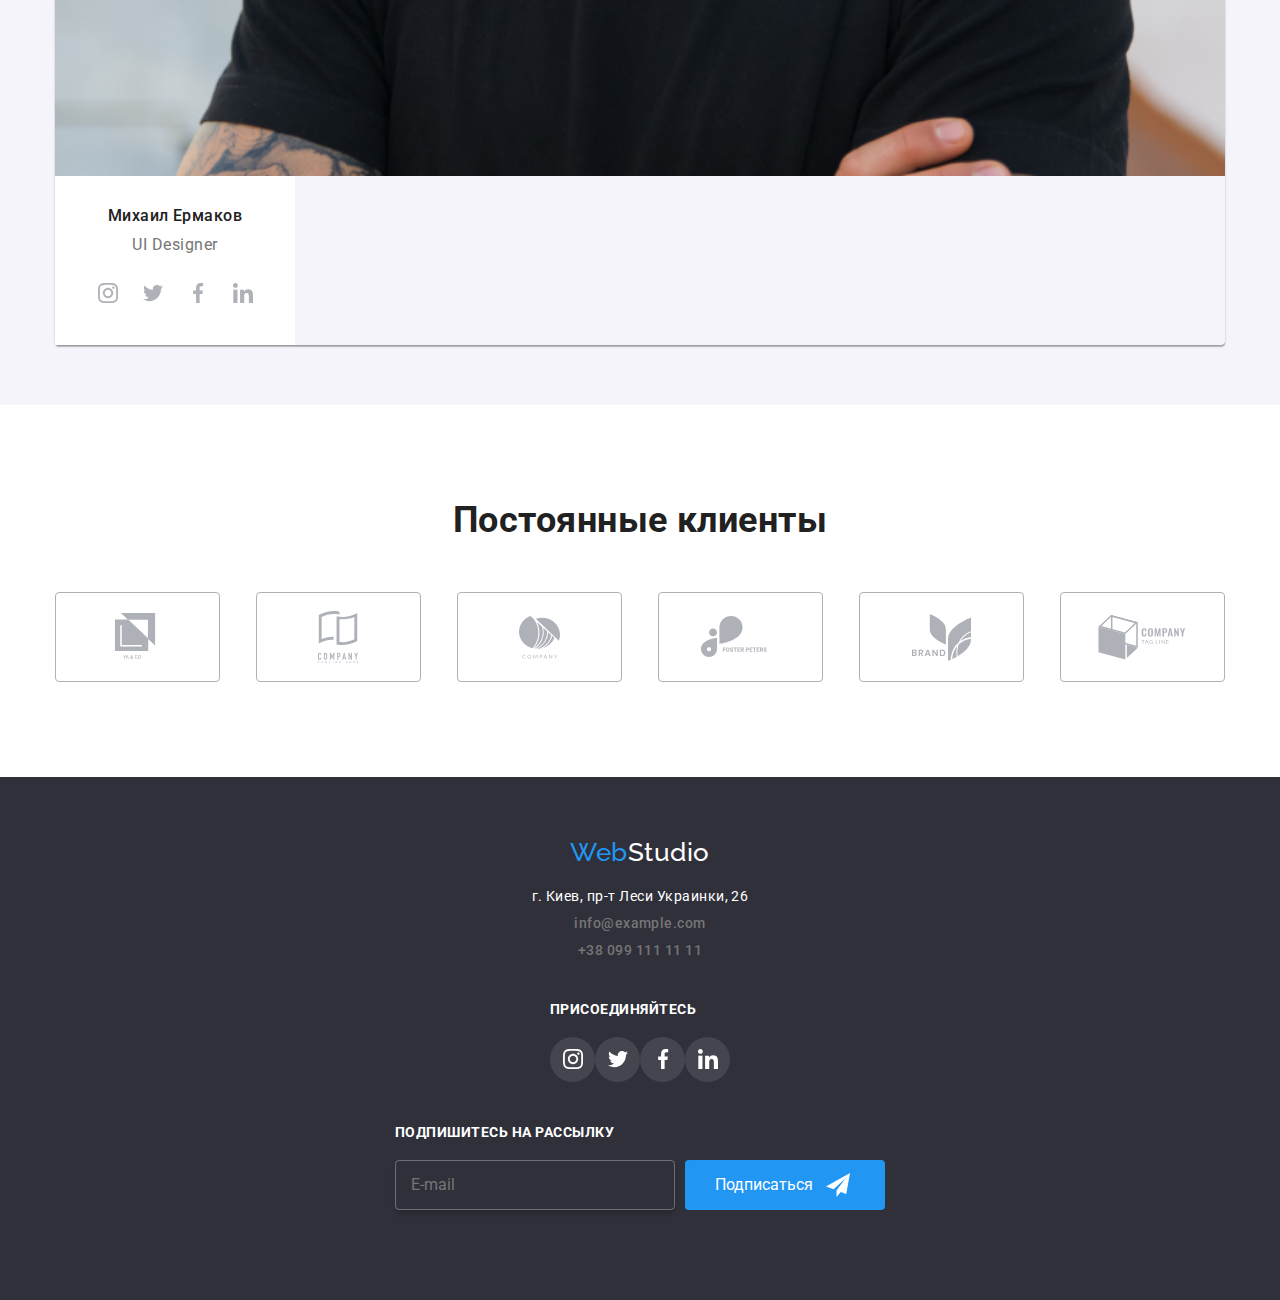
==== commit a96bde2a: "Apply css styles in adaptive design for index.html" ====
--- a/index.html
+++ b/index.html
@@ -18,8 +18,8 @@
   </head>
   <body>
     <!-- Шапка -->
-    <header class="navigation">
-      <div class="container">
+     <header class="navigation">
+      <div class="container main-nav">
         <nav>
           <a class="link logo" href="index.html">
             <span class="logo__highlight">Web</span>Studio
@@ -32,7 +32,8 @@
             </li>
             <li class="menu-nav__item"><a class="link menu-nav__link" href="#">Контакты</a></li>
           </ul>
-          <div class="contacts">
+          <!-- <button class="menu-open">0</button> -->
+          <!-- <div class="contacts">
             <ul class="list">
               <li class="contacts__item">
                 <a class="link contacts__link" href="mailto:info@devstudio.com">
@@ -51,26 +52,36 @@
                 </a>
               </li>
             </ul>
-          </div>
-          <div class="hamburger">
+          </div> -->
+          <!-- <div class="hamburger">
             <span class="bar"></span>
             <span class="bar"></span>
             <span class="bar"></span>
+        </div> -->
+        </nav> 
+      </div>
+      <!-- <div class="menu">
+        <ul class=" menu__list list">
+          <li><a class="menu__link" href="">Студия</a></li>
+          <li><a class="menu__link" href="">Портфолио</a></li>
+          <li><a class="menu__link" href="">Контакты</a></li>
+        </ul>
+        <div class="menu-bottom">
+          <ul class="menu-contacts">
+            <li><a class="" href="">+38 096 111 11 11</a></li>
+            <li><a class="" href="">info@devstudio.com</a></li>
+          </ul>
+          <ul class="menu-networks">
+            <li><a class="" href="">Instagram</a></li>
+            <li><a class="" href="">Twitter</a></li>
+            <li><a class="" href="">Facebook</a></li>
+            <li><a class="" href="">LinkedIn</a></li>
+          </ul>
         </div>
-        </nav>
-        <!-- <div class="menu-mobile">
-          
-        </div>
-        <button class="mobile-menu-btn" data-menu-button>
-          <svg class="mobile-menu-icon">
-            <use class="icon-menu" width="18" height="18" href="./images/icons/sprite.svg#icon-mobile"></use>
-            <use class="icon-close-mobile" width="18" height="18" href="./images/icons/sprite.svg#icon-close-mobile"></use>
-          </svg>
-        </button> -->
-      </div>
-    </header>
-  <!-- <div class="mobile-overlay"> -->
-    <div class="mobile-menu" data-menu>
+        
+      </div> -->
+    </header> 
+    <!-- <div class="mobile-menu" data-menu>
       <ul class=" list">
         <li class="menu-nav__item">
           <a class="link menu-nav__link active" href="index.html">Студия</a></li>
@@ -99,7 +110,7 @@
           </li>
         </ul>
       </div>
-    </div>
+    </div> -->
   <!-- </div>
     <!-- Main -->
     <main>
@@ -112,10 +123,10 @@
       <!-- Features -->
       <section class="features">
         <div class="container">
-          <ul class="list flex-container flex-c features-section">
+          <ul class="list features__list">
             <li class="features__item">
               <div class="features__block">
-              <svg class="icon" width="70" height="70">
+              <svg class="icon icon-c" width="70" height="70">
                 <use href="./images/icons/sprite.svg#icon-antenna"></use>
               </svg>
             </div>
@@ -189,10 +200,10 @@
           </ul>
         </div>
       </section> 
-      <section class="team">
+       <section class="team">
         <div class="container">
           <h2 class="section-heading">Наша команда</h2>
-          <ul class="list flex-container">
+          <ul class="list team__list">
             <li class="team__card">
               <img src="./images/photo1.jpg" alt="Игорь Демьяненко" />
               <div class="team__body">
@@ -456,14 +467,14 @@
           </ul>
         </div>
       </section>
-      <section class="customers">
-        <div class="container flex-container flex-c">
+       <section class="customers">
+        <div class="container">
           <h2 class="section-heading">Постоянные клиенты</h2>
-          <ul class="list flex-container">
-            <li class="customers__list">
+          <ul class="list customer__list">
+            <li class="customer__item">
               <a
                 href=""
-                class="customers__link"
+                class="customer__link"
                 target="_blank"
                 rel="noopener noreferrer"
               >
@@ -472,10 +483,10 @@
                 </svg>
               </a>
             </li>
-            <li class="customers__list">
+            <li class="customer__item">
               <a
                 href=""
-                class="customers__link"
+                class="customer__link"
                 target="_blank"
                 rel="noopener noreferrer"
               >
@@ -484,10 +495,10 @@
                 </svg>
               </a>
             </li>
-            <li class="customers__list">
+            <li class="customer__item">
               <a
                 href=""
-                class="customers__link"
+                class="customer__link"
                 target="_blank"
                 rel="noopener noreferrer"
               >
@@ -496,10 +507,10 @@
                 </svg>
               </a>
             </li>
-            <li class="customers__list">
+            <li class="customer__item">
               <a
                 href=""
-                class="customers__link"
+                class="customer__link"
                 target="_blank"
                 rel="noopener noreferrer"
               >
@@ -508,10 +519,10 @@
                 </svg>
               </a>
             </li>
-            <li class="customers__list">
+            <li class="customer__item">
               <a
                 href=""
-                class="customers__link"
+                class="customer__link"
                 target="_blank"
                 rel="noopener noreferrer"
               >
@@ -520,10 +531,10 @@
                 </svg>
               </a>
             </li>
-            <li class="customers__list">
+            <li class="customer__item">
               <a
                 href=""
-                class="customers__link"
+                class="customer__link"
                 target="_blank"
                 rel="noopener noreferrer"
               >
@@ -536,10 +547,12 @@
 
         </div>
       </section>
-    </main>
+    </main> 
     <!-- Подвал -->
-    <footer class="footer">
-      <div class="container flex-container">
+     <footer class="footer">
+       
+      <div class="container">
+        <div class="footer__blocks">
           <div class="contacts__logo">
             <a class="link logo" href="index.html">
               <span class="logo__highlight">Web</span>Studio
@@ -611,7 +624,7 @@
               </li>
             </ul>
           </div>
-           <div class="subscription">
+            <div class="subscription">
             <h3 class="subscription__text">Подпишитесь на рассылку</h3>
             <form class="subscription__form">
             <input class="subscription__input" type="text" name="email" placeholder="E-mail">
@@ -623,6 +636,7 @@
           </div>
             </form>
           </div> 
+        </div>
       </div>
     </footer>
     <!-- <img src="./images/svg/satellite-dish.svg" alt="icon" /> -->
--- a/css/main.css
+++ b/css/main.css
@@ -65,18 +65,6 @@
   border-bottom: 1px solid #eee;
 }
 
-.banner {
-  width: 100%;
-  height: 600px;
-  margin-left: auto;
-  margin-right: auto;
-  background-image: url(../images/bg.jpg);
-  background-size: cover;
-  background-position: top right, center;
-  background-repeat: no-repeat;
-  background-color: var(--soft-grey-bg-gradient);
-}
-
 .visually-hidden {
   position: absolute !important;
   clip: rect(1px 1px 1px 1px);
@@ -98,33 +86,22 @@
   padding: 0 15px;
 }
 
+@media screen and (min-width: 480px) {
+  .container {
+    max-width: 480px;
+  }
+}
+
 @media screen and (min-width: 768px) {
   .container {
-    width: 768px;
+    max-width: 768px;
   }
 }
 
 @media screen and (min-width: 1200px) {
   .container {
-    width: 1200px;
-  }
-}
-
-.flex-container {
-  display: -webkit-box;
-  display: -ms-flexbox;
-  display: flex;
-  -ms-flex-wrap: wrap;
-      flex-wrap: wrap;
-}
-
-.flex-c {
-  -webkit-box-pack: center;
-      -ms-flex-pack: center;
-          justify-content: center;
-  -webkit-box-align: center;
-      -ms-flex-align: center;
-          align-items: center;
+    max-width: 1200px;
+  }
 }
 
 .button {
@@ -159,6 +136,10 @@
           transform: translateY(2px);
 }
 
+.navigation {
+  padding: 16px 0;
+}
+
 .main-navigation {
   display: -webkit-box;
   display: -ms-flexbox;
@@ -166,6 +147,9 @@
   -webkit-box-align: center;
       -ms-flex-align: center;
           align-items: center;
+  -webkit-box-pack: justify;
+      -ms-flex-pack: justify;
+          justify-content: space-between;
 }
 
 .menu-nav {
@@ -241,7 +225,12 @@
 }
 
 .social-icons {
-  width: 210px;
+  display: -webkit-box;
+  display: -ms-flexbox;
+  display: flex;
+  -webkit-box-pack: center;
+      -ms-flex-pack: center;
+          justify-content: center;
 }
 
 .social-icons__link {
@@ -298,11 +287,17 @@
 
 .section-heading {
   font-weight: 700;
-  font-size: 36px;
+  font-size: 28px;
   line-height: 1.166;
   text-align: center;
   color: var(--main-text-color);
   margin-bottom: 50px;
+}
+
+@media screen and (min-width: 1200px) {
+  .section-heading {
+    font-size: 36px;
+  }
 }
 
 .filter-btn {
@@ -431,12 +426,6 @@
   margin-left: 275px;
 }
 
-@media screen and (max-width: 767.98px) {
-  .contacts {
-    display: none;
-  }
-}
-
 .contacts__link {
   font-size: 14px;
   color: var(--secondary-color);
@@ -667,12 +656,6 @@
   right: 0;
   width: 40px;
   height: 40px;
-}
-
-@media screen and (min-width: 767.98) {
-  .mobile-menu-btn {
-    display: none;
-  }
 }
 
 .mobile-menu {
@@ -778,30 +761,135 @@
   }
 }
 
+.menu {
+  position: fixed;
+  top: 0;
+  left: 0;
+  width: 100vw;
+  height: 100wh;
+  background-color: #fff;
+  z-index: 1;
+  padding: 40px;
+  min-height: 350px;
+  display: -webkit-box;
+  display: -ms-flexbox;
+  display: flex;
+  -webkit-box-orient: vertical;
+  -webkit-box-direction: normal;
+      -ms-flex-direction: column;
+          flex-direction: column;
+  -webkit-box-pack: justify;
+      -ms-flex-pack: justify;
+          justify-content: space-between;
+}
+
+.main-nav {
+  display: -webkit-box;
+  display: -ms-flexbox;
+  display: flex;
+  -webkit-box-align: center;
+      -ms-flex-align: center;
+          align-items: center;
+  -webkit-box-pack: justify;
+      -ms-flex-pack: justify;
+          justify-content: space-between;
+}
+
+.menu__link {
+  font-weight: 500;
+  font-size: 40px;
+  line-height: 47px;
+  letter-spacing: 0.02em;
+  color: #212121;
+}
+
+.menu-networks {
+  display: -webkit-box;
+  display: -ms-flexbox;
+  display: flex;
+}
+
+.menu-networks li a {
+  font-weight: 500;
+  font-size: 18px;
+  line-height: 1.22;
+  letter-spacing: 0.02em;
+  color: #2196F3;
+}
+
+.banner {
+  width: 100%;
+  height: 600px;
+  margin-left: auto;
+  margin-right: auto;
+  background-image: url(../images/bg.jpg);
+  background-size: cover;
+  background-position: top right, center;
+  background-repeat: no-repeat;
+  background-color: var(--soft-grey-bg-gradient);
+}
+
+@media screen and (min-widt: 1200px) {
+  .banner {
+    padding-top: 200px;
+    padding-bottom: 200px;
+  }
+}
+
 .hero {
   width: 100%;
-  padding-top: 200px;
-  padding-bottom: 200px;
+  padding-top: 118px;
+  padding-bottom: 118px;
   text-align: center;
   background-color: rgba(47, 48, 58, 0.4);
 }
 
+@media screen and (min-width: 480px) {
+  .hero {
+    width: 360px;
+  }
+}
+
+@media screen and (min-width: 1200px) {
+  .hero {
+    width: 696px;
+  }
+}
+
 .hero__title {
-  font-size: 44px;
+  display: block;
+  font-size: 26px;
   font-weight: 900;
-  line-height: 1.36;
+  line-height: 1.62;
   color: var(--main-bg-color);
-  display: block;
-  width: 100%;
   letter-spacing: 0.06em;
   text-transform: uppercase;
   margin-bottom: 30px;
   margin: 0 auto 30px;
 }
 
-@media only screen and (max-width: 768px) {
+@media screen and (min-width: 1200px) {
   .hero__title {
-    font-size: 26px;
+    font-style: 44px;
+    line-height: 1.36;
+  }
+}
+
+.features__list {
+  margin-bottom: -30px;
+  display: -webkit-box;
+  display: -ms-flexbox;
+  display: flex;
+  -webkit-box-orient: vertical;
+  -webkit-box-direction: normal;
+      -ms-flex-direction: column;
+          flex-direction: column;
+}
+
+@media screen and (min-width: 768px) {
+  .features__list {
+    -ms-flex-wrap: wrap;
+        flex-wrap: wrap;
   }
 }
 
@@ -809,30 +897,22 @@
   display: -webkit-box;
   display: -ms-flexbox;
   display: flex;
-  -ms-flex-wrap: wrap;
-      flex-wrap: wrap;
-  width: calc(100% / 4 - 30px);
-}
-
-.features__item:not(:last-child) {
-  margin-right: 30px;
-}
-
-@media screen and (min-width: 320px) and (max-width: 767.98px) {
-  .features__item {
-    width: calc(100% - 30px);
-  }
+  -webkit-box-orient: vertical;
+  -webkit-box-direction: normal;
+      -ms-flex-direction: column;
+          flex-direction: column;
+  -webkit-box-align: center;
+      -ms-flex-align: center;
+          align-items: center;
+  -webkit-box-pack: center;
+      -ms-flex-pack: center;
+          justify-content: center;
+  margin-bottom: 30px;
 }
 
 @media screen and (min-width: 768px) {
   .features__item {
-    width: calc(50% / 2 - 30px);
-  }
-}
-
-@media screen and (min-width: 768px) {
-  .features__item {
-    width: calc((50% - 60px) / 2);
+    min-width: 354px;
   }
 }
 
@@ -854,14 +934,25 @@
 }
 
 .features__block {
-  padding: 25px 100px;
+  display: -webkit-box;
+  display: -ms-flexbox;
+  display: flex;
+  -webkit-box-pack: center;
+      -ms-flex-pack: center;
+          justify-content: center;
+  width: 100%;
+  padding: 25px 0;
   background: #F5F4FA;
   border-radius: var(--small-circled);
 }
 
-@media screen and (max-width: 1119px) {
+.works {
+  display: none;
+}
+
+@media screen and (min-width: 1200px) {
   .works {
-    display: none;
+    display: block;
   }
 }
 
@@ -897,6 +988,22 @@
   padding-bottom: 90px;
 }
 
+.team__list {
+  display: -webkit-box;
+  display: -ms-flexbox;
+  display: flex;
+  -webkit-box-orient: vertical;
+  -webkit-box-direction: normal;
+      -ms-flex-direction: column;
+          flex-direction: column;
+  -webkit-box-align: center;
+      -ms-flex-align: center;
+          align-items: center;
+  -webkit-box-pack: center;
+      -ms-flex-pack: center;
+          justify-content: center;
+}
+
 .team__item {
   font-weight: 400;
   font-size: 16px;
@@ -907,6 +1014,7 @@
 }
 
 .team__card {
+  width: 100%;
   font-size: 16px;
   font-weight: 500;
   line-height: 1.2;
@@ -917,23 +1025,18 @@
   -webkit-box-shadow: 0px 1px 3px rgba(0, 0, 0, 0.12), 0px 1px 1px rgba(0, 0, 0, 0.14), 0px 2px 1px rgba(0, 0, 0, 0.2);
           box-shadow: 0px 1px 3px rgba(0, 0, 0, 0.12), 0px 1px 1px rgba(0, 0, 0, 0.14), 0px 2px 1px rgba(0, 0, 0, 0.2);
   border-radius: 0px 0px 4px 4px;
-}
-
-@media screen and (min-width: 480px) {
+  margin-bottom: 30px;
+}
+
+@media screen and (min-width: 768px) {
   .team__card {
-    width: calc(100% - 30px);
-    margin-bottom: 30px;
-  }
-}
-
-@media screen and (max-width: 767.98px) {
-  .team__card .team__card:not(:last-child) {
-    margin-bottom: 30px;
-  }
-}
-
-.team__card:not(:last-child) {
-  margin-right: 30px;
+    display: -webkit-box;
+    display: -ms-flexbox;
+    display: flex;
+    -ms-flex-wrap: wrap;
+        flex-wrap: wrap;
+    margin-bottom: -30px;
+  }
 }
 
 .team__body {
@@ -950,13 +1053,31 @@
 }
 
 .customers {
-  padding-top: 94px;
-  padding-bottom: 94px;
-}
-
-.customers__link {
+  padding: 95px 0;
+}
+
+.customer__list {
+  display: -webkit-box;
+  display: -ms-flexbox;
+  display: flex;
+  -ms-flex-wrap: wrap;
+      flex-wrap: wrap;
+  -webkit-box-orient: horizontal;
+  -webkit-box-direction: normal;
+      -ms-flex-direction: row;
+          flex-direction: row;
+  -webkit-box-pack: justify;
+      -ms-flex-pack: justify;
+          justify-content: space-between;
+  -webkit-box-align: center;
+      -ms-flex-align: center;
+          align-items: center;
+  margin-bottom: -30px;
+}
+
+.customer__link {
   border: 1px solid #afb1b8;
-  width: 170px;
+  width: 100%;
   height: 90px;
   border-radius: var(--small-circled);
   display: -webkit-inline-box;
@@ -972,38 +1093,49 @@
   transition: var(--animation-time) cubic-bezier(0.4, 0, 0.2, 1);
 }
 
-.customers__link:hover .icon,
-.customers__link:focus .icon {
+.customer__link:hover .icon, .customer__link:focus .icon {
   fill: var(--accent-color);
 }
 
-.customers__link:hover, .customers__link:focus {
+.customer__link:hover, .customer__link:focus {
   border-color: var(--accent-color);
 }
 
-.customers__list .icon {
+.customer__item .icon {
   fill: var(--icons-text-color);
   -webkit-transition: var(--animation-time) cubic-bezier(0.4, 0, 0.2, 1);
   transition: var(--animation-time) cubic-bezier(0.4, 0, 0.2, 1);
 }
 
-.customers__link:focus {
+.customer__link:focus {
   outline-color: var(--accent-color);
 }
 
-.customers__list {
+.customer__item {
   display: -webkit-inline-box;
   display: -ms-inline-flexbox;
   display: inline-flex;
-  -ms-flex-preferred-size: calc(100% / 6 - 30px);
-      flex-basis: calc(100% / 6 - 30px);
-}
-
-.customers__list:not(:last-child) {
-  margin-right: 30px;
+  -ms-flex-preferred-size: 45%;
+      flex-basis: 45%;
+  margin-bottom: 30px;
+}
+
+@media screen and (min-width: 768px) {
+  .customer__item {
+    -ms-flex-preferred-size: 30%;
+        flex-basis: 30%;
+  }
+}
+
+@media screen and (min-width: 1200px) {
+  .customer__item {
+    -ms-flex-preferred-size: calc(100% / 6 - 30px);
+        flex-basis: calc(100% / 6 - 30px);
+  }
 }
 
 .contacts__logo {
+  text-align: center;
   -ms-flex-preferred-size: calc((50% - 45px) / 2);
       flex-basis: calc((50% - 45px) / 2);
 }
@@ -1019,10 +1151,28 @@
 
 .footer .logo {
   color: var(--main-bg-color);
+  margin-right: 0;
 }
 
 .footer {
   font-size: 14px;
+}
+
+.footer__blocks {
+  display: -webkit-box;
+  display: -ms-flexbox;
+  display: flex;
+  -webkit-box-orient: vertical;
+  -webkit-box-direction: normal;
+      -ms-flex-direction: column;
+          flex-direction: column;
+  -webkit-box-align: center;
+      -ms-flex-align: center;
+          align-items: center;
+}
+
+.footer__blocks > * {
+  margin-bottom: 30px;
 }
 
 .footer__contacts {
@@ -1056,8 +1206,15 @@
   line-height: 1.15;
   padding-top: 12px;
   padding-bottom: 20px;
+  text-align: center;
   text-transform: uppercase;
   color: var(--main-bg-color);
+}
+
+@media screen and (min-width: 768px) {
+  .subscription__text {
+    text-align: left;
+  }
 }
 
 .subscription__form {
@@ -1165,7 +1322,6 @@
 }
 
 .join-social-links {
-  margin-left: 70px;
   -ms-flex-preferred-size: calc((50% - 45px) / 2);
       flex-basis: calc((50% - 45px) / 2);
 }
@@ -1176,9 +1332,7 @@
   display: flex;
   -ms-flex-wrap: wrap;
       flex-wrap: wrap;
-  -webkit-box-pack: justify;
-      -ms-flex-pack: justify;
-          justify-content: space-between;
+  width: calc((100% - 90px) / 3);
 }
 
 .grid a {
@@ -1197,7 +1351,7 @@
 }
 
 .business-card {
-  width: 370px;
+  max-width: 370px;
   margin-bottom: 30px;
   border: 1px solid #eee;
   -webkit-transition: 250ms cubic-bezier(0.4, 0, 0.2, 1);
@@ -1262,11 +1416,6 @@
 
 .works {
   padding-top: 0;
-}
-
-.navigation {
-  height: 80px;
-  padding: 25px 0;
 }
 
 .main-section {
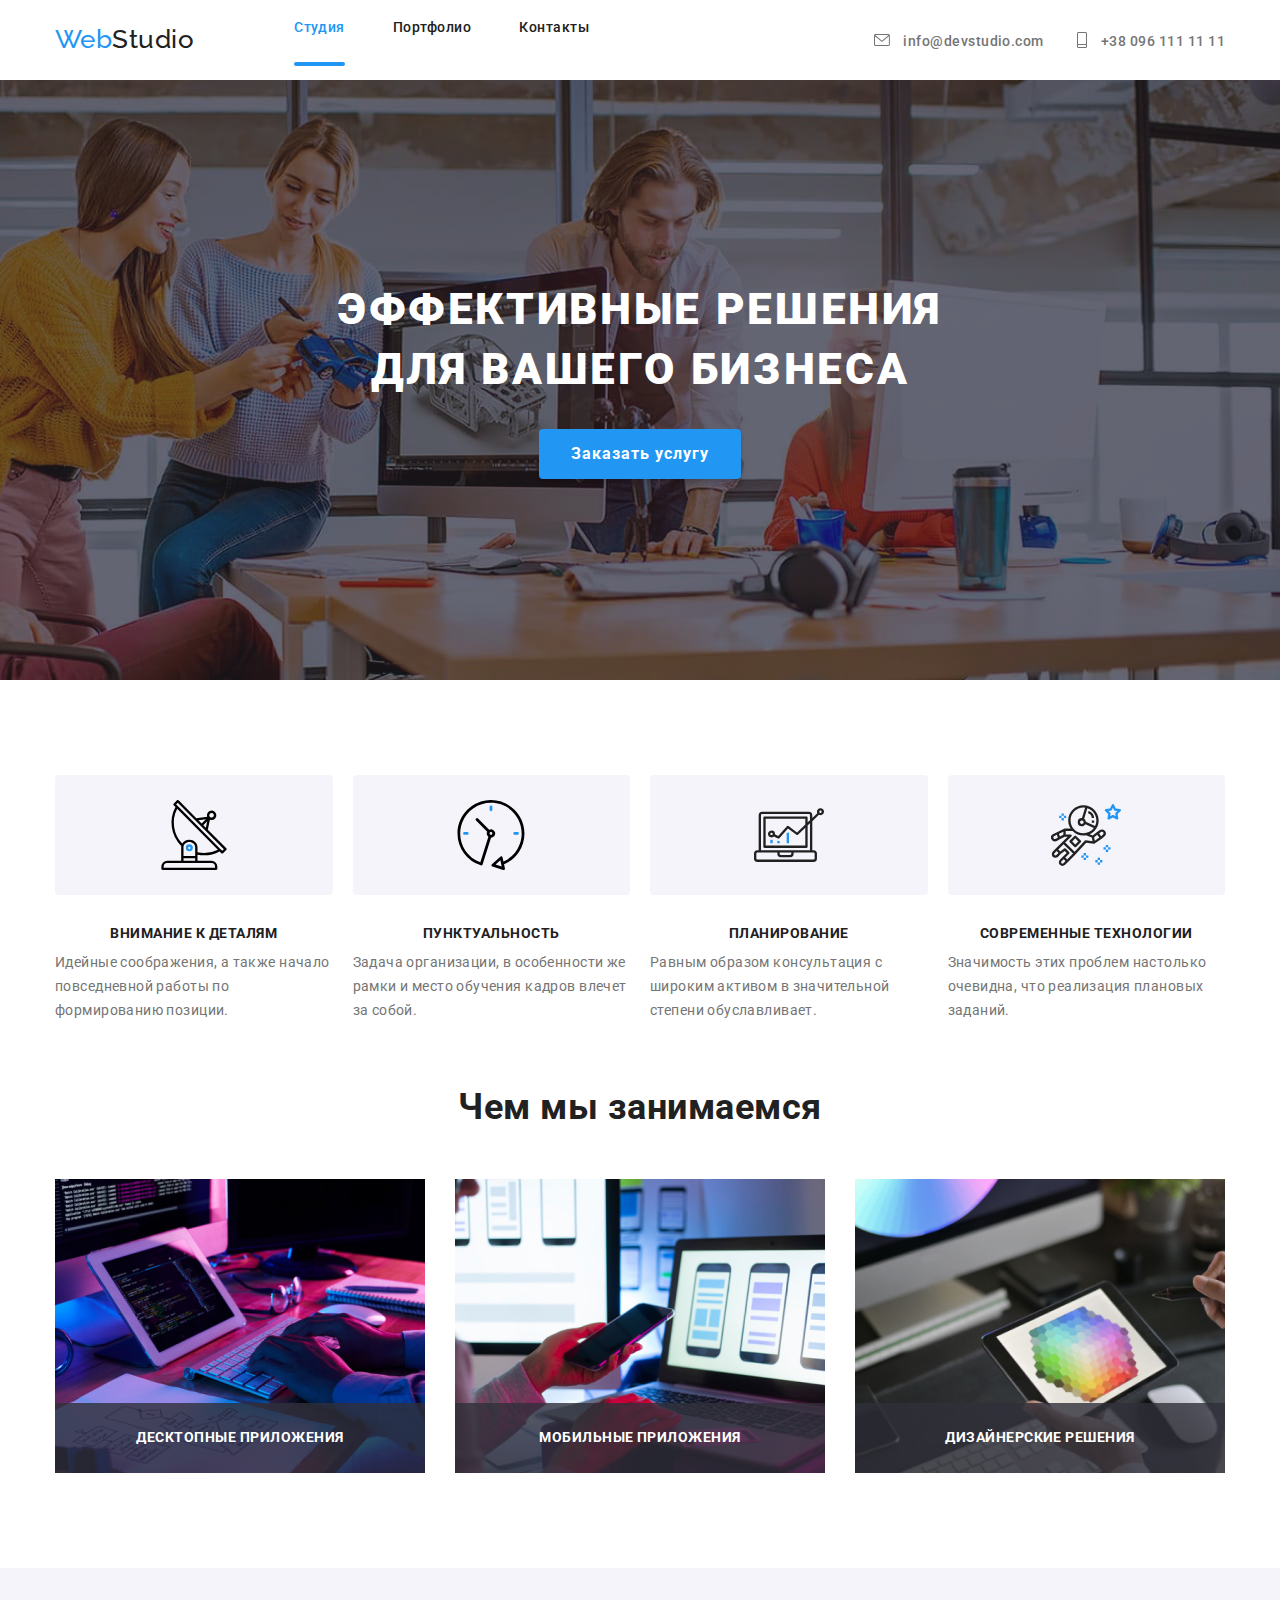
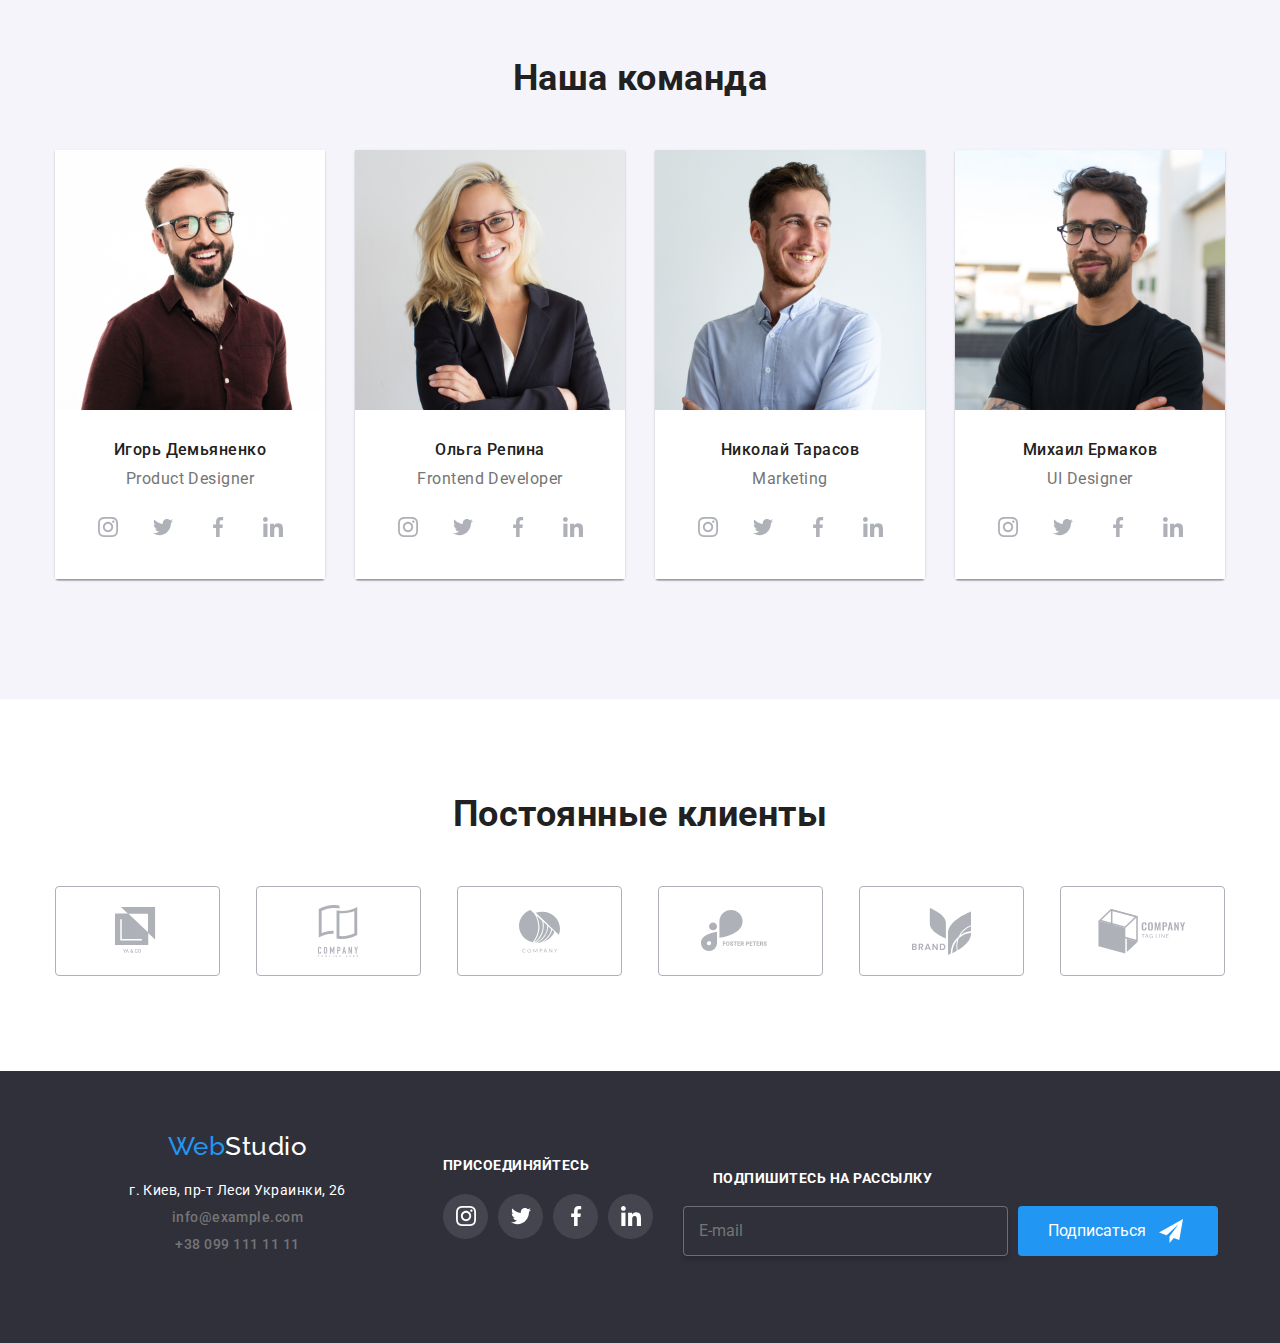
==== commit 73104409: "Complete adaptive styles" ====
--- a/index.html
+++ b/index.html
@@ -19,8 +19,8 @@
   <body>
     <!-- Шапка -->
      <header class="navigation">
-      <div class="container main-nav">
-        <nav>
+      <div class="container">
+        <nav class="main-nav">
           <a class="link logo" href="index.html">
             <span class="logo__highlight">Web</span>Studio
           </a>
@@ -32,8 +32,7 @@
             </li>
             <li class="menu-nav__item"><a class="link menu-nav__link" href="#">Контакты</a></li>
           </ul>
-          <!-- <button class="menu-open">0</button> -->
-          <!-- <div class="contacts">
+          <div class="contacts">
             <ul class="list">
               <li class="contacts__item">
                 <a class="link contacts__link" href="mailto:info@devstudio.com">
@@ -52,72 +51,49 @@
                 </a>
               </li>
             </ul>
-          </div> -->
-          <!-- <div class="hamburger">
+          </div>
+          <div id="btn-open" class="hamburger" data-menu-button>
             <span class="bar"></span>
             <span class="bar"></span>
             <span class="bar"></span>
-        </div> -->
+        </div>
         </nav> 
       </div>
-      <!-- <div class="menu">
-        <ul class=" menu__list list">
-          <li><a class="menu__link" href="">Студия</a></li>
-          <li><a class="menu__link" href="">Портфолио</a></li>
-          <li><a class="menu__link" href="">Контакты</a></li>
+       <div class="menu" data-menu>
+        <div id="btn-close" class="hamburger toggle close__icon" data-menu-button>
+          <span class="bar"></span>
+          <span class="bar"></span>
+          <span class="bar"></span>
+        </div>
+        <ul class="menu__list list">
+          <li class="menu-nav__item"><a class="menu-nav__link active" href="index.html">Студия</a></li>
+          <li class="menu-nav__item"><a class="menu-nav__link" href="portfolio.html">Портфолио</a></li>
+          <li class="menu-nav__item"><a class="menu-nav__link" href="#">Контакты</a></li>
         </ul>
-        <div class="menu-bottom">
-          <ul class="menu-contacts">
-            <li><a class="" href="">+38 096 111 11 11</a></li>
-            <li><a class="" href="">info@devstudio.com</a></li>
+        <div class="contacts">
+          <ul class="list">
+            <li class="contacts__item"><a class="link contacts__link tel" href="tel:+380961111111">+38 096 111 11 11</a></li>
+            <li class="contacts__item"><a class="link contacts__link email" href="mailto:info@devstudio.com">info@devstudio.com</a></li>
           </ul>
-          <ul class="menu-networks">
-            <li><a class="" href="">Instagram</a></li>
-            <li><a class="" href="">Twitter</a></li>
-            <li><a class="" href="">Facebook</a></li>
-            <li><a class="" href="">LinkedIn</a></li>
-          </ul>
-        </div>
+          
+        </div>
+        <ul class="list social-networks">
+          <li><a class="" href="">Instagram</a></li>
+          <li><a class="" href="">Twitter</a></li>
+          <li><a class="" href="">Facebook</a></li>
+          <li><a class="" href="">LinkedIn</a></li>
+        </ul>
         
-      </div> -->
+      </div> 
     </header> 
-    <!-- <div class="mobile-menu" data-menu>
-      <ul class=" list">
-        <li class="menu-nav__item">
-          <a class="link menu-nav__link active" href="index.html">Студия</a></li>
-        <li class="menu-nav__item">
-          <a class="link menu-nav__link" href="portfolio.html">Портфолио</a>
-        </li>
-        <li class="menu-nav__item"><a class="link menu-nav__link" href="#">Контакты</a></li>
-      </ul>
-      <div class="contacts">
-        <ul class="list">
-          <li class="contacts__item">
-            <a class="link contacts__link" href="mailto:info@devstudio.com">
-              <svg class="icon" width="16" height="12">
-                <use href="./images/icons/sprite.svg#icon-envelope"></use>
-              </svg>
-              info@devstudio.com
-            </a>
-          </li>
-          <li class="contacts__item">
-            <a class="link contacts__link" href="tel:+380961111111">
-              <svg class="icon phone" width="10" height="16">
-                <use href="./images/icons/sprite.svg#icon-telephone"></use>
-              </svg>
-              +38 096 111 11 11
-            </a>
-          </li>
-        </ul>
-      </div>
-    </div> -->
-  <!-- </div>
     <!-- Main -->
     <main>
       <section class="banner">
         <div class="hero">
-          <h1 class="hero__title">Эффективные решения для вашего бизнеса</h1>
-          <button type="button" class="button" data-modal-open>Заказать услугу</button>
+          <div class="hero-wrapper">
+            <h1 class="hero__title">Эффективные решения для вашего бизнеса</h1>
+            <button type="button" class="button" data-modal-open>Заказать услугу</button>
+          </div>
         </div>
       </section>
       <!-- Features -->
@@ -178,7 +154,7 @@
        <section class="works">
         <div class="container">
           <h2 class="section-heading">Чем мы занимаемся</h2>
-          <ul class="list flex-container">
+          <ul class="list works__list">
             <li class="works__item">
               <div class="works__way">
               <img src="./images/features1.jpg" alt="Проектирование"/>
--- a/css/main.css
+++ b/css/main.css
@@ -82,20 +82,10 @@
 
 .container {
   width: 100%;
+  max-width: 1200px;
+  min-width: 320px;
   margin: 0 auto;
   padding: 0 15px;
-}
-
-@media screen and (min-width: 480px) {
-  .container {
-    max-width: 480px;
-  }
-}
-
-@media screen and (min-width: 768px) {
-  .container {
-    max-width: 768px;
-  }
 }
 
 @media screen and (min-width: 1200px) {
@@ -162,6 +152,12 @@
           justify-content: space-between;
 }
 
+.menu-nav.list {
+  -webkit-box-pack: justify;
+      -ms-flex-pack: justify;
+          justify-content: space-between;
+}
+
 .menu-nav__link {
   position: relative;
 }
@@ -262,6 +258,7 @@
 .social-icons__item {
   border-radius: 50%;
   background-color: rgba(255, 255, 255, 0.1);
+  margin: 0 5px;
 }
 
 .social-icons .icon {
@@ -315,6 +312,7 @@
   border-radius: var(--small-circled);
   -webkit-transition: var(--animation-time) cubic-bezier(0.4, 0, 0.2, 1);
   transition: var(--animation-time) cubic-bezier(0.4, 0, 0.2, 1);
+  margin-bottom: 15px;
 }
 
 .filter-btn:active {
@@ -420,10 +418,19 @@
 }
 
 .contacts {
-  display: -webkit-inline-box;
-  display: -ms-inline-flexbox;
-  display: inline-flex;
-  margin-left: 275px;
+  display: none;
+}
+
+@media screen and (min-width: 768px) {
+  .contacts {
+    display: block;
+  }
+}
+
+@media screen and (min-width: 1200px) {
+  .contacts {
+    margin-left: 275px;
+  }
 }
 
 .contacts__link {
@@ -451,11 +458,26 @@
 }
 
 .contacts__item {
-  display: inline;
-}
-
-.contacts__item:not(:last-child) {
-  margin-right: 30px;
+  display: block;
+}
+
+@media screen and (min-width: 1200px) {
+  .contacts__item {
+    display: inline;
+  }
+}
+
+@media screen and (min-width: 768px) {
+  .contacts__item:not(:last-child) {
+    margin-right: 0;
+    margin-bottom: 10px;
+  }
+}
+
+@media screen and (min-width: 1200px) {
+  .contacts__item:not(:last-child) {
+    margin-right: 30px;
+  }
 }
 
 .contract-link {
@@ -486,13 +508,13 @@
 }
 
 .modal {
+  min-width: 320px;
+  max-width: 530px;
   position: absolute;
   top: 50%;
   left: 50%;
-  width: 528px;
-  height: 581px;
-  -webkit-transition: opacity 250ms cubic-bezier(0.4, 0, 0.2, 1);
-  transition: opacity 250ms cubic-bezier(0.4, 0, 0.2, 1);
+  width: calc(100% - 30px);
+  height: 100%;
   -webkit-transform: translate(-50%, -50%);
           transform: translate(-50%, -50%);
   border-radius: 5px;
@@ -660,7 +682,7 @@
 
 .mobile-menu {
   position: absolute;
-  top: 70px;
+  top: 0;
   right: 0;
   width: 100%;
   padding: 8px 40px 16px;
@@ -688,6 +710,7 @@
 
 .mobile-menu .contacts {
   margin-left: 0;
+  display: block;
 }
 
 .hamburger {
@@ -705,7 +728,7 @@
 }
 
 .mobile-menu {
-  display: none;
+  display: block;
 }
 
 @media only screen and (max-width: 768px) {
@@ -740,6 +763,9 @@
     width: 25px;
     cursor: pointer;
   }
+  .hamburger:hover > .bar {
+    background-color: var(--accent-color);
+  }
   nav {
     display: -webkit-box;
     display: -ms-flexbox;
@@ -766,7 +792,7 @@
   top: 0;
   left: 0;
   width: 100vw;
-  height: 100wh;
+  height: 100vh;
   background-color: #fff;
   z-index: 1;
   padding: 40px;
@@ -783,6 +809,53 @@
           justify-content: space-between;
 }
 
+@media screen and (min-width: 768px) {
+  .menu {
+    display: none;
+  }
+}
+
+.close__icon {
+  position: absolute;
+  top: 15px;
+  right: 15px;
+}
+
+.menu.toggle {
+  display: none;
+}
+
+.menu .contacts {
+  display: block;
+  margin-bottom: 65px;
+}
+
+.menu-nav__item {
+  font-size: 44px;
+  line-height: 1.62;
+  font-weight: 500;
+  margin-bottom: 5px;
+}
+
+@media screen and (min-width: 1200px) {
+  .menu-nav__item {
+    margin-bottom: 25px;
+  }
+}
+
+.contacts__item {
+  margin-bottom: 20px;
+}
+
+.menu-nav__link {
+  text-decoration: none;
+  color: var(--main-text-color);
+}
+
+.menu-nav__link:hover, .menu-nav__link:focus {
+  color: var(--accent-color);
+}
+
 .main-nav {
   display: -webkit-box;
   display: -ms-flexbox;
@@ -803,25 +876,42 @@
   color: #212121;
 }
 
-.menu-networks {
+.social-networks {
   display: -webkit-box;
   display: -ms-flexbox;
   display: flex;
 }
 
-.menu-networks li a {
+.social-networks li a {
+  text-decoration: none;
   font-weight: 500;
   font-size: 18px;
   line-height: 1.22;
   letter-spacing: 0.02em;
   color: #2196F3;
+  padding: 0 10px;
+}
+
+.social-networks li:not(:last-child) {
+  border-right: 1px solid var(--secondary-color);
+}
+
+.tel {
+  font-size: 34px;
+  font-weight: 500;
+  line-height: 1.1;
+  color: var(--accent-color);
+}
+
+.email {
+  font-size: 24px;
+  line-height: 1.2;
+  font-weight: 500;
 }
 
 .banner {
   width: 100%;
-  height: 600px;
-  margin-left: auto;
-  margin-right: auto;
+  height: 400px;
   background-image: url(../images/bg.jpg);
   background-size: cover;
   background-position: top right, center;
@@ -829,30 +919,31 @@
   background-color: var(--soft-grey-bg-gradient);
 }
 
-@media screen and (min-widt: 1200px) {
+@media screen and (min-width: 1200px) {
   .banner {
-    padding-top: 200px;
-    padding-bottom: 200px;
-  }
+    height: 600px;
+  }
+}
+
+.hero-wrapper {
+  max-width: 700px;
+  margin: 0 auto;
 }
 
 .hero {
   width: 100%;
+  height: 400px;
   padding-top: 118px;
   padding-bottom: 118px;
   text-align: center;
   background-color: rgba(47, 48, 58, 0.4);
 }
 
-@media screen and (min-width: 480px) {
+@media screen and (min-width: 1200px) {
   .hero {
-    width: 360px;
-  }
-}
-
-@media screen and (min-width: 1200px) {
-  .hero {
-    width: 696px;
+    padding-top: 200px;
+    padding-bottom: 200px;
+    height: 600px;
   }
 }
 
@@ -864,13 +955,12 @@
   color: var(--main-bg-color);
   letter-spacing: 0.06em;
   text-transform: uppercase;
-  margin-bottom: 30px;
   margin: 0 auto 30px;
 }
 
 @media screen and (min-width: 1200px) {
   .hero__title {
-    font-style: 44px;
+    font-size: 44px;
     line-height: 1.36;
   }
 }
@@ -884,16 +974,31 @@
   -webkit-box-direction: normal;
       -ms-flex-direction: column;
           flex-direction: column;
+  -webkit-box-align: center;
+      -ms-flex-align: center;
+          align-items: center;
 }
 
 @media screen and (min-width: 768px) {
   .features__list {
     -ms-flex-wrap: wrap;
         flex-wrap: wrap;
+    -webkit-box-orient: horizontal;
+    -webkit-box-direction: normal;
+        -ms-flex-direction: row;
+            flex-direction: row;
+    -webkit-box-pack: justify;
+        -ms-flex-pack: justify;
+            justify-content: space-between;
+    -webkit-box-align: start;
+        -ms-flex-align: start;
+            align-items: flex-start;
   }
 }
 
 .features__item {
+  width: 100%;
+  max-width: 450px;
   display: -webkit-box;
   display: -ms-flexbox;
   display: flex;
@@ -912,7 +1017,16 @@
 
 @media screen and (min-width: 768px) {
   .features__item {
-    min-width: 354px;
+    width: calc(50% - 30px);
+    margin-left: 15px;
+    margin-right: 15px;
+  }
+}
+
+@media screen and (min-width: 1200px) {
+  .features__item {
+    width: calc(25% - 15px);
+    margin: 0;
   }
 }
 
@@ -958,6 +1072,12 @@
 
 .works__way {
   position: relative;
+}
+
+.works__list {
+  display: -webkit-box;
+  display: -ms-flexbox;
+  display: flex;
 }
 
 .works__item:not(:last-child) {
@@ -1004,6 +1124,20 @@
           justify-content: center;
 }
 
+@media screen and (min-width: 480px) {
+  .team__list {
+    -webkit-box-orient: horizontal;
+    -webkit-box-direction: normal;
+        -ms-flex-direction: row;
+            flex-direction: row;
+    -webkit-box-pack: justify;
+        -ms-flex-pack: justify;
+            justify-content: space-between;
+    -ms-flex-wrap: wrap;
+        flex-wrap: wrap;
+  }
+}
+
 .team__item {
   font-weight: 400;
   font-size: 16px;
@@ -1020,22 +1154,21 @@
   line-height: 1.2;
   text-align: center;
   color: var(--main-text-color);
-  -ms-flex-preferred-size: calc((100% - 90px) / 4);
-      flex-basis: calc((100% - 90px) / 4);
   -webkit-box-shadow: 0px 1px 3px rgba(0, 0, 0, 0.12), 0px 1px 1px rgba(0, 0, 0, 0.14), 0px 2px 1px rgba(0, 0, 0, 0.2);
           box-shadow: 0px 1px 3px rgba(0, 0, 0, 0.12), 0px 1px 1px rgba(0, 0, 0, 0.14), 0px 2px 1px rgba(0, 0, 0, 0.2);
   border-radius: 0px 0px 4px 4px;
   margin-bottom: 30px;
 }
 
-@media screen and (min-width: 768px) {
+@media screen and (min-width: 480px) {
   .team__card {
-    display: -webkit-box;
-    display: -ms-flexbox;
-    display: flex;
-    -ms-flex-wrap: wrap;
-        flex-wrap: wrap;
-    margin-bottom: -30px;
+    width: calc(50% - 15px);
+  }
+}
+
+@media screen and (min-width: 1200px) {
+  .team__card {
+    width: calc((100% - 90px) / 4);
   }
 }
 
@@ -1140,6 +1273,13 @@
       flex-basis: calc((50% - 45px) / 2);
 }
 
+@media screen and (min-width: 768px) {
+  .contacts__logo {
+    -ms-flex-preferred-size: 30%;
+        flex-basis: 30%;
+  }
+}
+
 .footer {
   padding: 60px 0;
   background-color: var(--dark-bg-color);
@@ -1171,8 +1311,29 @@
           align-items: center;
 }
 
+@media screen and (min-width: 768px) {
+  .footer__blocks {
+    -webkit-box-orient: horizontal;
+    -webkit-box-direction: normal;
+        -ms-flex-direction: row;
+            flex-direction: row;
+    -ms-flex-wrap: wrap;
+        flex-wrap: wrap;
+    -webkit-box-pack: center;
+        -ms-flex-pack: center;
+            justify-content: center;
+  }
+}
+
 .footer__blocks > * {
-  margin-bottom: 30px;
+  margin: 0 50px 30px;
+}
+
+@media screen and (min-width: 1200px) {
+  .footer__blocks > * {
+    margin-left: 0;
+    margin-right: 0;
+  }
 }
 
 .footer__contacts {
@@ -1196,8 +1357,23 @@
 }
 
 .subscription {
-  -ms-flex-preferred-size: calc(49% - 15px);
-      flex-basis: calc(49% - 15px);
+  -ms-flex-preferred-size: calc(50% - 15px);
+      flex-basis: calc(50% - 15px);
+  margin-bottom: 0;
+}
+
+@media screen and (min-width: 768px) {
+  .subscription {
+    -ms-flex-preferred-size: 70%;
+        flex-basis: 70%;
+  }
+}
+
+@media screen and (min-width: 1200px) {
+  .subscription {
+    -ms-flex-preferred-size: calc(50% - 50px);
+        flex-basis: calc(50% - 50px);
+  }
 }
 
 .subscription__text {
@@ -1211,9 +1387,10 @@
   color: var(--main-bg-color);
 }
 
-@media screen and (min-width: 768px) {
+@media screen and (min-width: 1200px) {
   .subscription__text {
     text-align: left;
+    padding-left: 30px;
   }
 }
 
@@ -1223,10 +1400,26 @@
   display: flex;
   -ms-flex-wrap: wrap;
       flex-wrap: wrap;
+  -webkit-box-pack: center;
+      -ms-flex-pack: center;
+          justify-content: center;
+}
+
+@media screen and (min-width: 1200px) {
+  .subscription__form {
+    -ms-flex-wrap: nowrap;
+        flex-wrap: nowrap;
+    -webkit-box-align: center;
+        -ms-flex-align: center;
+            align-items: center;
+  }
 }
 
 .subscription__input {
+  background-color: transparent;
+  margin-bottom: 20px;
   min-width: 280px;
+  width: 100%;
   height: 50px;
   color: var(--main-bg-color);
   padding: 15px;
@@ -1234,6 +1427,12 @@
   -webkit-box-shadow: 0px 4px 4px rgba(0, 0, 0, 0.15);
           box-shadow: 0px 4px 4px rgba(0, 0, 0, 0.15);
   border-radius: 4px;
+}
+
+@media screen and (min-width: 1200px) {
+  .subscription__input {
+    margin-bottom: 0;
+  }
 }
 
 .subscription__input:focus {
@@ -1285,10 +1484,6 @@
           transform: translateY(-50%);
 }
 
-.subscription__input {
-  background-color: transparent;
-}
-
 .subscription__input::-webkit-input-placeholder {
   font-size: 16px;
   line-height: 1.25;
@@ -1330,32 +1525,88 @@
   display: -webkit-box;
   display: -ms-flexbox;
   display: flex;
-  -ms-flex-wrap: wrap;
-      flex-wrap: wrap;
-  width: calc((100% - 90px) / 3);
+  -webkit-box-orient: vertical;
+  -webkit-box-direction: normal;
+      -ms-flex-direction: column;
+          flex-direction: column;
+  -webkit-box-pack: center;
+      -ms-flex-pack: center;
+          justify-content: center;
+  -webkit-box-align: center;
+      -ms-flex-align: center;
+          align-items: center;
+}
+
+@media screen and (min-width: 480px) {
+  .grid {
+    -webkit-box-orient: horizontal;
+    -webkit-box-direction: normal;
+        -ms-flex-direction: row;
+            flex-direction: row;
+    -webkit-box-pack: justify;
+        -ms-flex-pack: justify;
+            justify-content: space-between;
+    -ms-flex-wrap: wrap;
+        flex-wrap: wrap;
+  }
+}
+
+@media screen and (min-width: 768px) {
+  .grid {
+    -webkit-box-pack: center;
+        -ms-flex-pack: center;
+            justify-content: center;
+    -webkit-box-align: start;
+        -ms-flex-align: start;
+            align-items: flex-start;
+  }
 }
 
 .grid a {
   text-decoration: none;
 }
 
+.grid__item {
+  width: 100%;
+  max-width: 370px;
+}
+
+@media screen and (min-width: 480px) {
+  .grid__item {
+    width: calc(50% - 15px);
+  }
+}
+
+@media screen and (min-width: 768px) {
+  .grid__item {
+    width: calc(50% - 15px);
+    margin: 0 15px;
+  }
+}
+
+@media screen and (min-width: 1200px) {
+  .grid__item {
+    width: calc((100% - 90px) / 3);
+  }
+}
+
 .grid__item:nth-child(3n) {
   margin-right: 0;
 }
 
 .grid__item:hover .card-overlay-text {
-  -webkit-transform: translateY(0);
-          transform: translateY(0);
+  -webkit-transform: translate(-50%, -50%);
+          transform: translate(-50%, -50%);
   -webkit-transition: var(--animation-time) cubic-bezier(0.4, 0, 0.2, 1);
   transition: var(--animation-time) cubic-bezier(0.4, 0, 0.2, 1);
 }
 
 .business-card {
-  max-width: 370px;
   margin-bottom: 30px;
   border: 1px solid #eee;
   -webkit-transition: 250ms cubic-bezier(0.4, 0, 0.2, 1);
   transition: 250ms cubic-bezier(0.4, 0, 0.2, 1);
+  height: 440px;
 }
 
 .card-overlay {
@@ -1431,9 +1682,18 @@
   display: -webkit-box;
   display: -ms-flexbox;
   display: flex;
-  -webkit-box-pack: center;
-      -ms-flex-pack: center;
-          justify-content: center;
+  -ms-flex-wrap: wrap;
+      flex-wrap: wrap;
+}
+
+@media screen and (min-width: 768px) {
+  .site-nav {
+    -ms-flex-wrap: nowrap;
+        flex-wrap: nowrap;
+    -webkit-box-pack: center;
+        -ms-flex-pack: center;
+            justify-content: center;
+  }
 }
 
 .site-nav .button {
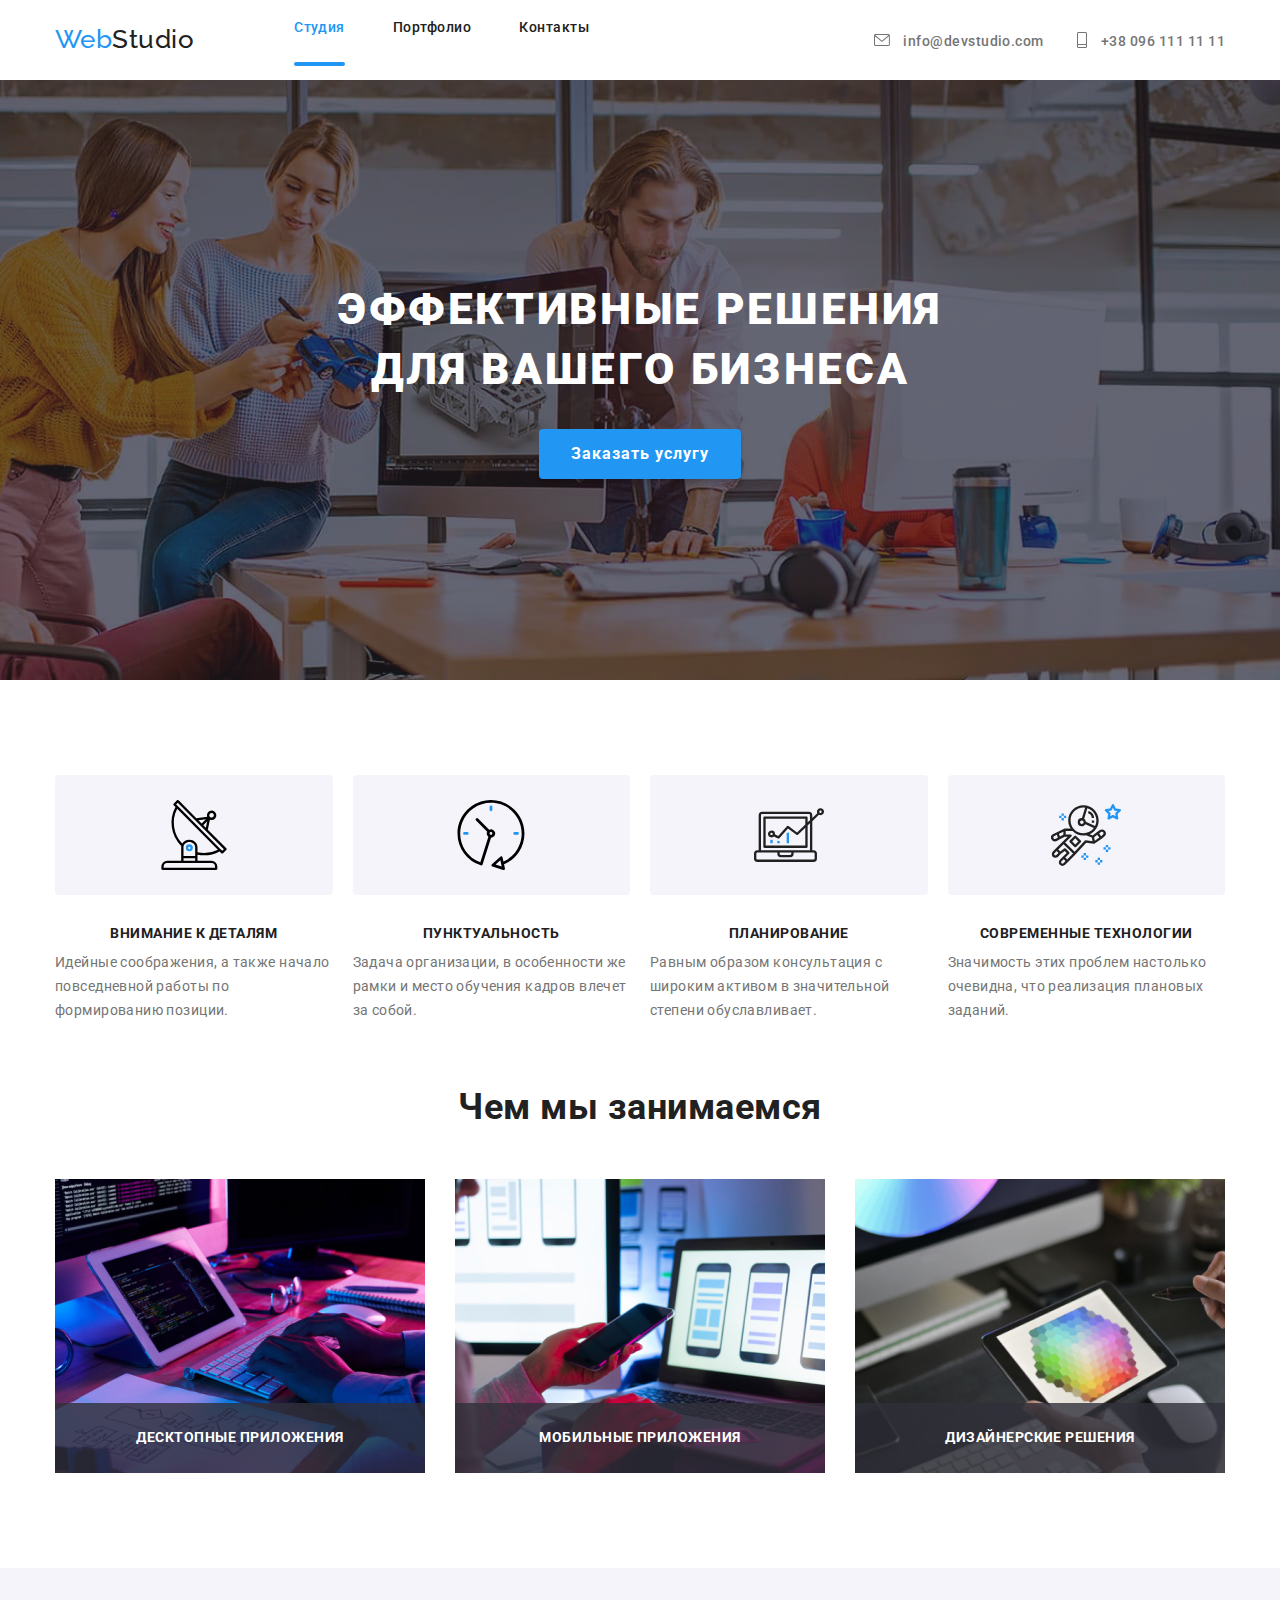
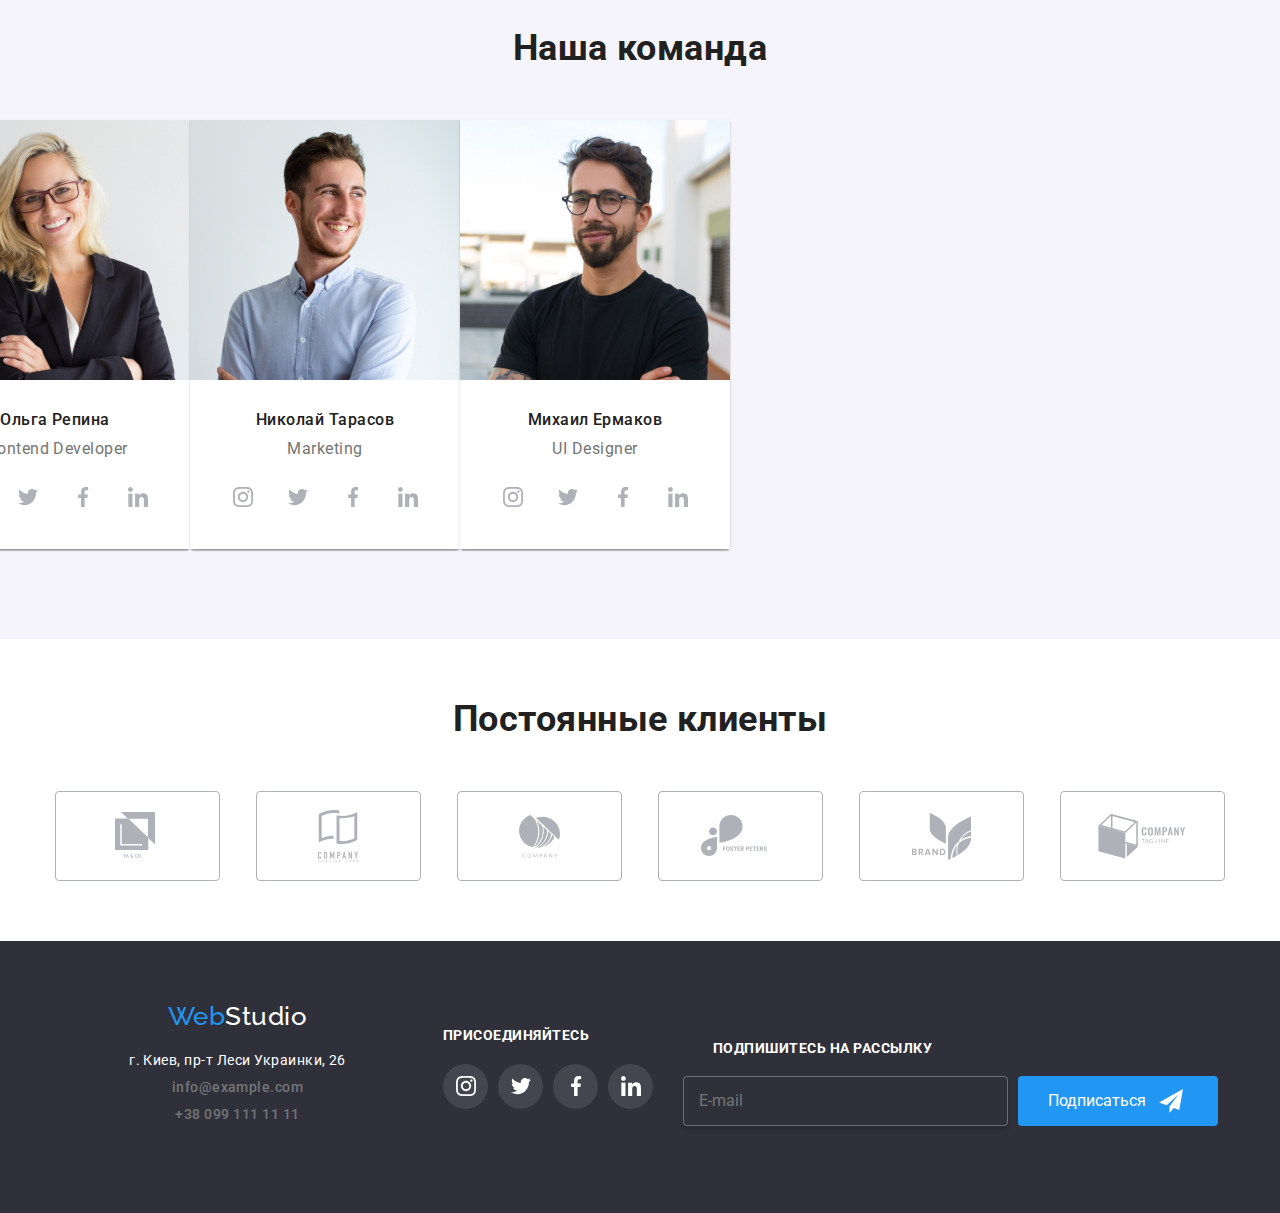
==== commit 81ef429d: "Fixed bugs from mobile adaptive version" ====
--- a/index.html
+++ b/index.html
@@ -59,7 +59,7 @@
         </div>
         </nav> 
       </div>
-       <div class="menu" data-menu>
+       <div class="menu is-hidden" data-menu>
         <div id="btn-close" class="hamburger toggle close__icon" data-menu-button>
           <span class="bar"></span>
           <span class="bar"></span>
--- a/css/main.css
+++ b/css/main.css
@@ -965,6 +965,18 @@
   }
 }
 
+.features {
+  padding-top: 60px;
+  padding-bottom: 60px;
+}
+
+@media screen and (min-width: 1200px) {
+  .features {
+    padding-top: 95px;
+    padding-bottom: 95px;
+  }
+}
+
 .features__list {
   margin-bottom: -30px;
   display: -webkit-box;
@@ -987,12 +999,20 @@
     -webkit-box-direction: normal;
         -ms-flex-direction: row;
             flex-direction: row;
+    -webkit-box-pack: center;
+        -ms-flex-pack: center;
+            justify-content: center;
+    -webkit-box-align: start;
+        -ms-flex-align: start;
+            align-items: flex-start;
+  }
+}
+
+@media screen and (min-width: 1200px) {
+  .features__list {
     -webkit-box-pack: justify;
         -ms-flex-pack: justify;
             justify-content: space-between;
-    -webkit-box-align: start;
-        -ms-flex-align: start;
-            align-items: flex-start;
   }
 }
 
@@ -1018,6 +1038,7 @@
 @media screen and (min-width: 768px) {
   .features__item {
     width: calc(50% - 30px);
+    max-width: 354px;
     margin-left: 15px;
     margin-right: 15px;
   }
@@ -1038,6 +1059,12 @@
   padding-bottom: 10px;
   text-transform: uppercase;
   color: var(--main-text-color);
+}
+
+@media screen and (min-width: 768px) {
+  .features__title {
+    text-align: left;
+  }
 }
 
 .features__text {
@@ -1104,8 +1131,15 @@
 
 .team {
   background: #F5F4FA;
-  padding-top: 90px;
-  padding-bottom: 90px;
+  padding-top: 60px;
+  padding-bottom: 60px;
+}
+
+@media screen and (min-widt: 1200px) {
+  .team {
+    padding-top: 90px;
+    padding-bottom: 90px;
+  }
 }
 
 .team__list {
@@ -1126,15 +1160,26 @@
 
 @media screen and (min-width: 480px) {
   .team__list {
+    -webkit-box-pack: center;
+        -ms-flex-pack: center;
+            justify-content: center;
+  }
+}
+
+@media screen and (min-width: 768px) {
+  .team__list {
     -webkit-box-orient: horizontal;
     -webkit-box-direction: normal;
         -ms-flex-direction: row;
             flex-direction: row;
-    -webkit-box-pack: justify;
-        -ms-flex-pack: justify;
-            justify-content: space-between;
-    -ms-flex-wrap: wrap;
-        flex-wrap: wrap;
+    width: 50%;
+    max-width: 350px;
+  }
+}
+
+@media screen and (min-width: 1200px) {
+  .team__list {
+    width: calc((100% - 90px) / 4);
   }
 }
 
@@ -1152,7 +1197,16 @@
   font-size: 16px;
   font-weight: 500;
   line-height: 1.2;
-  text-align: center;
+  -webkit-box-orient: vertical;
+  -webkit-box-direction: normal;
+      -ms-flex-direction: column;
+          flex-direction: column;
+  -webkit-box-align: center;
+      -ms-flex-align: center;
+          align-items: center;
+  -webkit-box-pack: center;
+      -ms-flex-pack: center;
+          justify-content: center;
   color: var(--main-text-color);
   -webkit-box-shadow: 0px 1px 3px rgba(0, 0, 0, 0.12), 0px 1px 1px rgba(0, 0, 0, 0.14), 0px 2px 1px rgba(0, 0, 0, 0.2);
           box-shadow: 0px 1px 3px rgba(0, 0, 0, 0.12), 0px 1px 1px rgba(0, 0, 0, 0.14), 0px 2px 1px rgba(0, 0, 0, 0.2);
@@ -1162,13 +1216,15 @@
 
 @media screen and (min-width: 480px) {
   .team__card {
-    width: calc(50% - 15px);
-  }
-}
-
-@media screen and (min-width: 1200px) {
+    max-width: 450px;
+  }
+}
+
+@media screen and (min-width: 768px) {
   .team__card {
-    width: calc((100% - 90px) / 4);
+    -ms-flex-wrap: wrap;
+        flex-wrap: wrap;
+    max-width: 350px;
   }
 }
 
@@ -1187,6 +1243,13 @@
 
 .customers {
   padding: 95px 0;
+}
+
+@media screen and (min-width: 480px) {
+  .customers {
+    padding-top: 60px;
+    padding-bottom: 60px;
+  }
 }
 
 .customer__list {
@@ -1248,8 +1311,8 @@
   display: -webkit-inline-box;
   display: -ms-inline-flexbox;
   display: inline-flex;
-  -ms-flex-preferred-size: 45%;
-      flex-basis: 45%;
+  -ms-flex-preferred-size: 48%;
+      flex-basis: 48%;
   margin-bottom: 30px;
 }
 
@@ -1257,6 +1320,7 @@
   .customer__item {
     -ms-flex-preferred-size: 30%;
         flex-basis: 30%;
+    max-width: 350px;
   }
 }
 
@@ -1543,9 +1607,9 @@
     -webkit-box-direction: normal;
         -ms-flex-direction: row;
             flex-direction: row;
-    -webkit-box-pack: justify;
-        -ms-flex-pack: justify;
-            justify-content: space-between;
+    -webkit-box-pack: center;
+        -ms-flex-pack: center;
+            justify-content: center;
     -ms-flex-wrap: wrap;
         flex-wrap: wrap;
   }
@@ -1569,12 +1633,6 @@
 .grid__item {
   width: 100%;
   max-width: 370px;
-}
-
-@media screen and (min-width: 480px) {
-  .grid__item {
-    width: calc(50% - 15px);
-  }
 }
 
 @media screen and (min-width: 768px) {
@@ -1661,8 +1719,10 @@
           box-shadow: 0px 1px 1px rgba(0, 0, 0, 0.12), 0px 4px 4px rgba(0, 0, 0, 0.06), 1px 4px 6px rgba(0, 0, 0, 0.16);
 }
 
-.features, .works, .our-team, .regular-customers {
-  padding: 95px 0;
+@media screen and (min-width: 1200px) {
+  .features, .works, .our-team, .regular-customers {
+    padding: 95px 0;
+  }
 }
 
 .works {
@@ -1670,8 +1730,15 @@
 }
 
 .main-section {
-  padding-top: 95px;
-  padding-bottom: 90px;
+  padding-top: 60px;
+  padding-bottom: 60px;
+}
+
+@media screen and (min-width: 1200px) {
+  .main-section {
+    padding-top: 95px;
+    padding-bottom: 90px;
+  }
 }
 
 .secondary-nav {
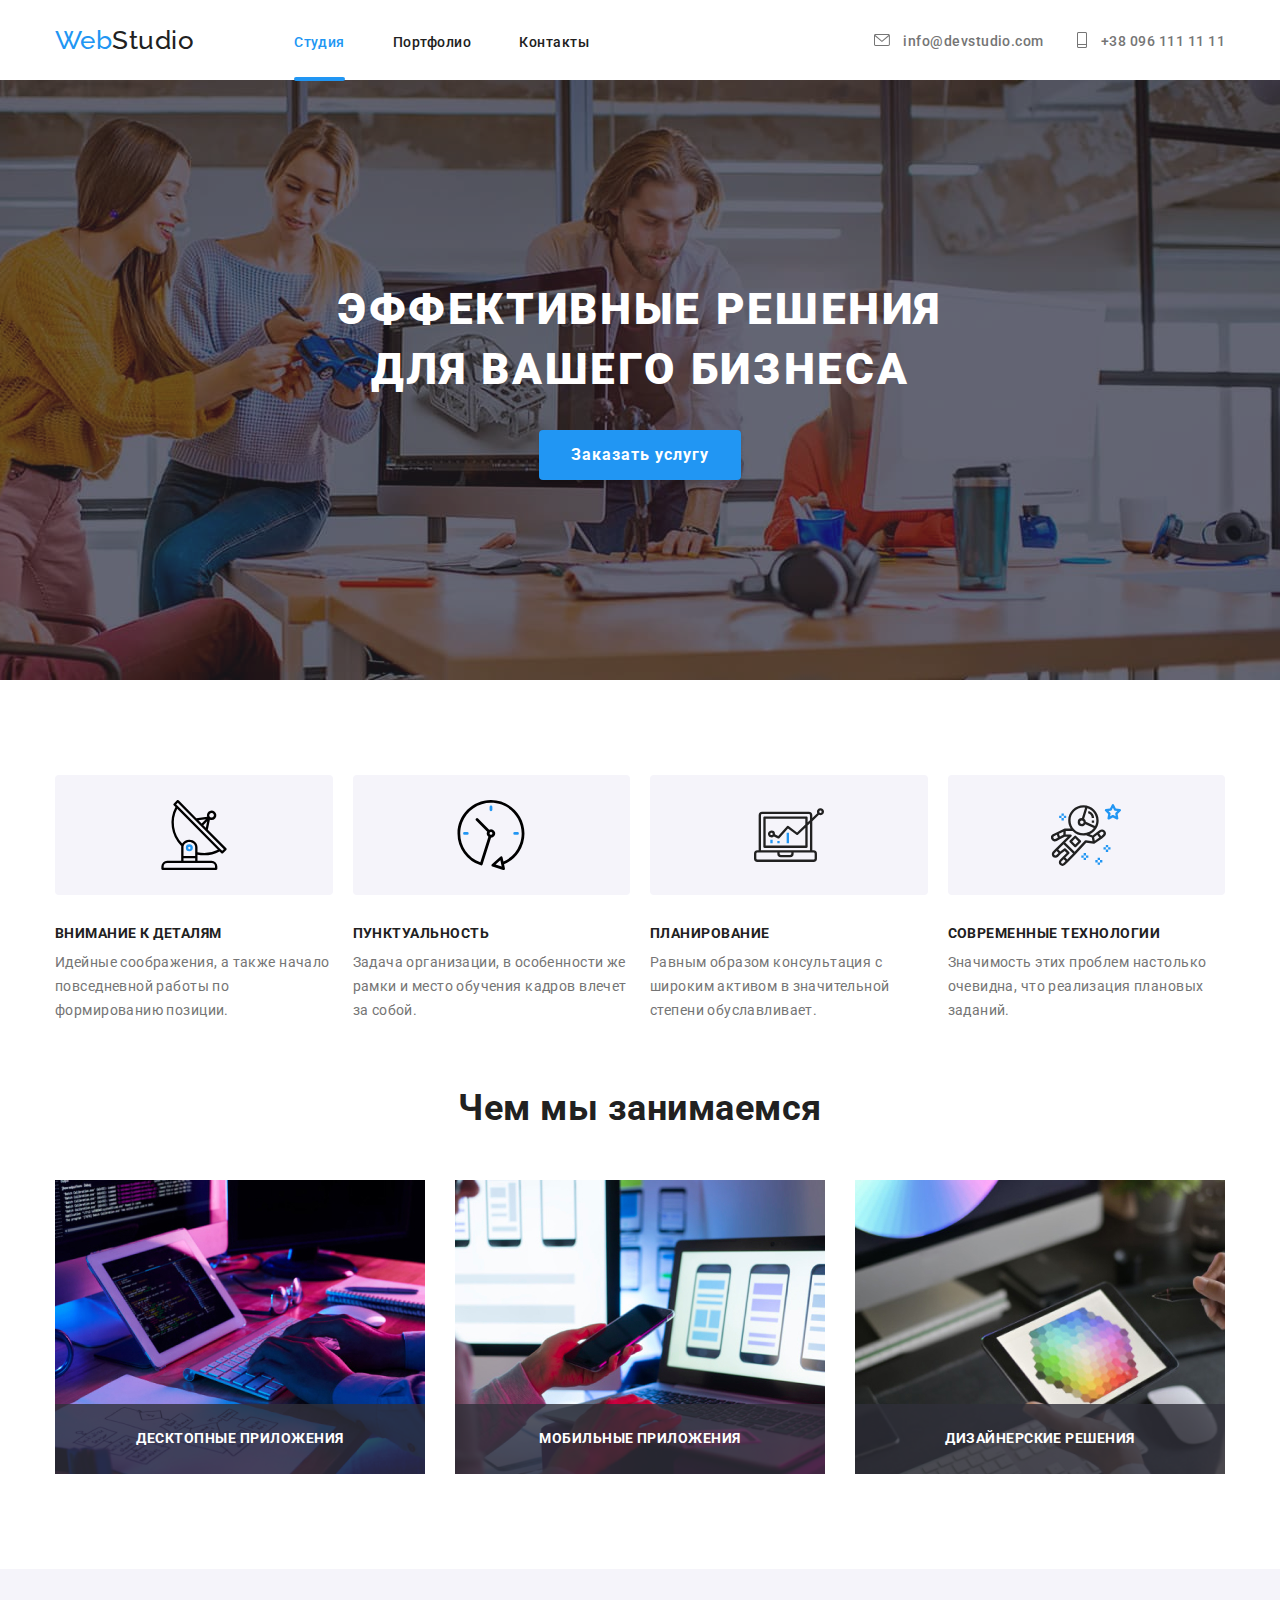
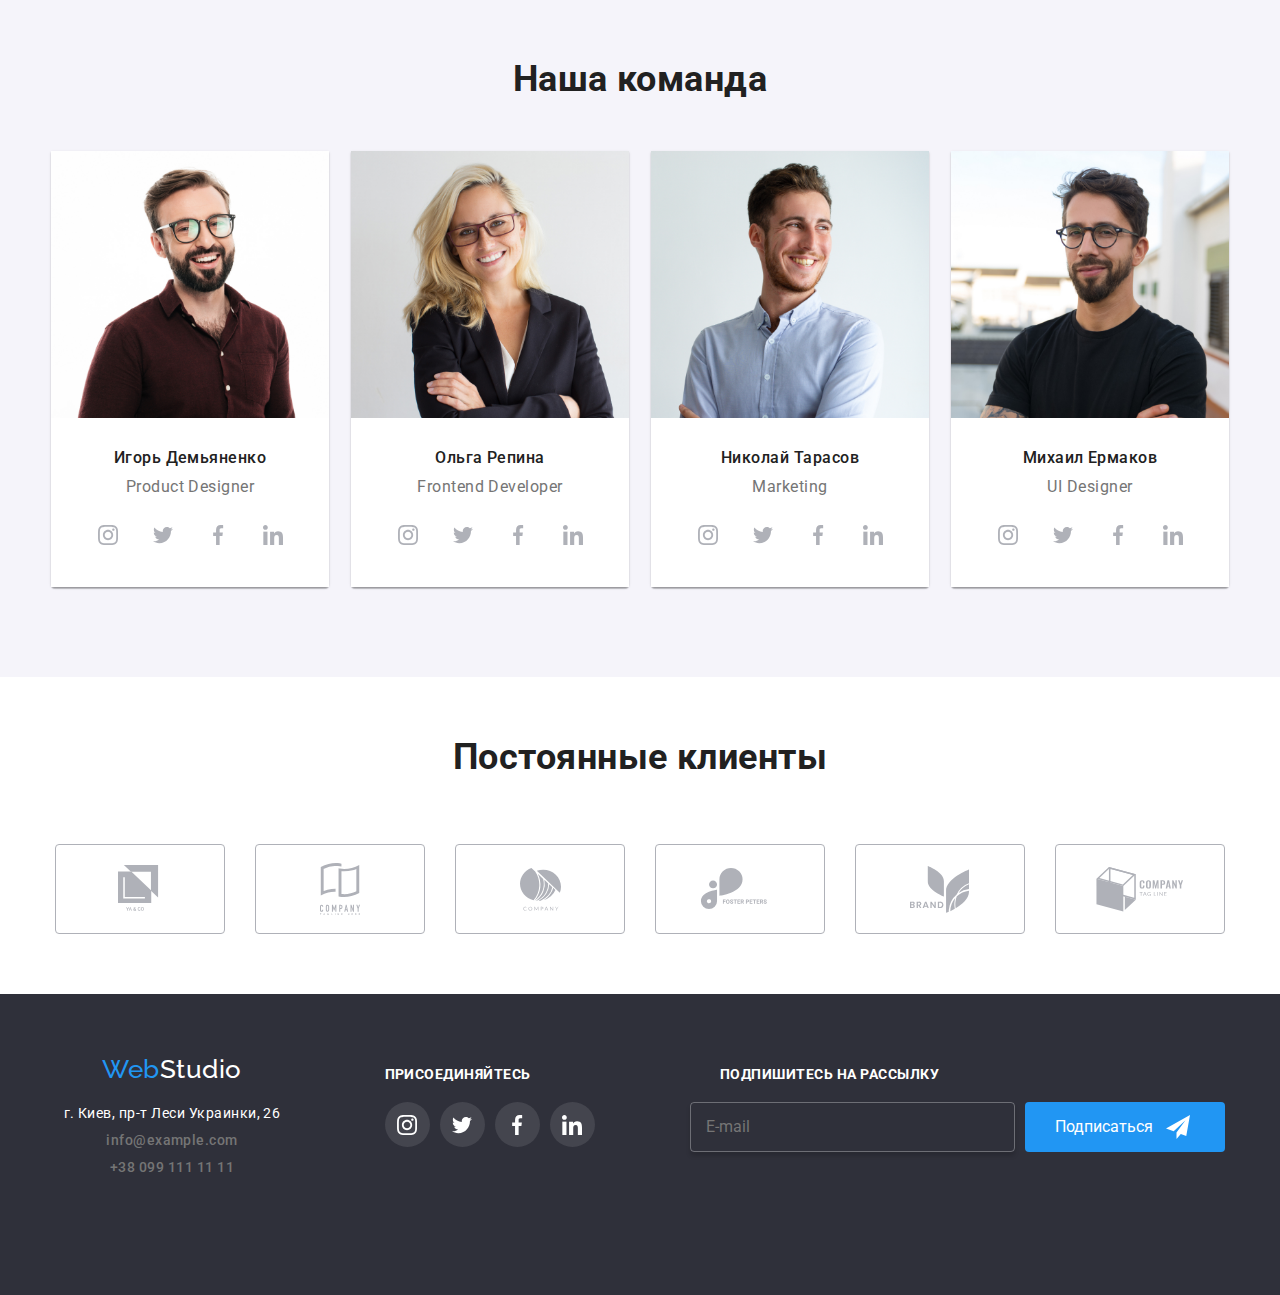
==== commit e0d832e6: "Fixed bugs on adaptive in 8 home task" ====
--- a/index.html
+++ b/index.html
@@ -18,9 +18,9 @@
   </head>
   <body>
     <!-- Шапка -->
-     <header class="navigation">
+    <header class="navigation">
       <div class="container">
-        <nav class="main-nav">
+        <nav class="main-nav ">
           <a class="link logo" href="index.html">
             <span class="logo__highlight">Web</span>Studio
           </a>
@@ -59,7 +59,7 @@
         </div>
         </nav> 
       </div>
-       <div class="menu is-hidden" data-menu>
+       <div class="menu toggle" data-menu>
         <div id="btn-close" class="hamburger toggle close__icon" data-menu-button>
           <span class="bar"></span>
           <span class="bar"></span>
--- a/css/main.css
+++ b/css/main.css
@@ -17,6 +17,8 @@
   --animation-time: 250ms;
 }
 
+/* Colors */
+/* Viewport vars */
 html {
   -webkit-box-sizing: border-box;
           box-sizing: border-box;
@@ -130,6 +132,12 @@
   padding: 16px 0;
 }
 
+@media screen and (min-width: 767.98px) {
+  .navigation {
+    padding: 0;
+  }
+}
+
 .main-navigation {
   display: -webkit-box;
   display: -ms-flexbox;
@@ -137,9 +145,6 @@
   -webkit-box-align: center;
       -ms-flex-align: center;
           align-items: center;
-  -webkit-box-pack: justify;
-      -ms-flex-pack: justify;
-          justify-content: space-between;
 }
 
 .menu-nav {
@@ -424,12 +429,14 @@
 @media screen and (min-width: 768px) {
   .contacts {
     display: block;
+    padding: 10px 0;
   }
 }
 
 @media screen and (min-width: 1200px) {
   .contacts {
     margin-left: 275px;
+    padding: 30px 0;
   }
 }
 
@@ -510,6 +517,7 @@
 .modal {
   min-width: 320px;
   max-width: 530px;
+  max-height: 610px;
   position: absolute;
   top: 50%;
   left: 50%;
@@ -839,12 +847,18 @@
 
 @media screen and (min-width: 1200px) {
   .menu-nav__item {
-    margin-bottom: 25px;
+    margin-bottom: -5px;
   }
 }
 
 .contacts__item {
   margin-bottom: 20px;
+}
+
+@media screen and (min-width: 768px) {
+  .contacts__item {
+    margin-bottom: 0;
+  }
 }
 
 .menu-nav__link {
@@ -1041,6 +1055,9 @@
     max-width: 354px;
     margin-left: 15px;
     margin-right: 15px;
+    -webkit-box-align: start;
+        -ms-flex-align: start;
+            align-items: flex-start;
   }
 }
 
@@ -1135,7 +1152,7 @@
   padding-bottom: 60px;
 }
 
-@media screen and (min-widt: 1200px) {
+@media screen and (min-width: 1200px) {
   .team {
     padding-top: 90px;
     padding-bottom: 90px;
@@ -1158,34 +1175,20 @@
           justify-content: center;
 }
 
-@media screen and (min-width: 480px) {
-  .team__list {
-    -webkit-box-pack: center;
-        -ms-flex-pack: center;
-            justify-content: center;
-  }
-}
-
 @media screen and (min-width: 768px) {
   .team__list {
     -webkit-box-orient: horizontal;
     -webkit-box-direction: normal;
         -ms-flex-direction: row;
             flex-direction: row;
-    width: 50%;
-    max-width: 350px;
-  }
-}
-
-@media screen and (min-width: 1200px) {
-  .team__list {
-    width: calc((100% - 90px) / 4);
+    -ms-flex-wrap: wrap;
+        flex-wrap: wrap;
+    margin: 0 -15px;
   }
 }
 
 .team__item {
   font-weight: 400;
-  font-size: 16px;
   line-height: 1.187;
   margin-bottom: 16px;
   text-align: center;
@@ -1225,6 +1228,14 @@
     -ms-flex-wrap: wrap;
         flex-wrap: wrap;
     max-width: 350px;
+    margin: 15px;
+  }
+}
+
+@media screen and (min-width: 1200px) {
+  .team__card {
+    width: calc((100% - 90px) / 4);
+    margin: auto;
   }
 }
 
@@ -1258,17 +1269,13 @@
   display: flex;
   -ms-flex-wrap: wrap;
       flex-wrap: wrap;
-  -webkit-box-orient: horizontal;
-  -webkit-box-direction: normal;
-      -ms-flex-direction: row;
-          flex-direction: row;
-  -webkit-box-pack: justify;
-      -ms-flex-pack: justify;
-          justify-content: space-between;
+  -webkit-box-pack: center;
+      -ms-flex-pack: center;
+          justify-content: center;
   -webkit-box-align: center;
       -ms-flex-align: center;
           align-items: center;
-  margin-bottom: -30px;
+  margin: 0 -15px -30px -15px;
 }
 
 .customer__link {
@@ -1311,16 +1318,19 @@
   display: -webkit-inline-box;
   display: -ms-inline-flexbox;
   display: inline-flex;
-  -ms-flex-preferred-size: 48%;
-      flex-basis: 48%;
+  -ms-flex-preferred-size: 30%;
+      flex-basis: 30%;
+  margin: 15px;
   margin-bottom: 30px;
+  max-width: 226px;
+  -ms-flex-preferred-size: calc(50% - 30px);
+      flex-basis: calc(50% - 30px);
 }
 
 @media screen and (min-width: 768px) {
   .customer__item {
-    -ms-flex-preferred-size: 30%;
-        flex-basis: 30%;
-    max-width: 350px;
+    -ms-flex-preferred-size: calc(100% / 3 - 30px);
+        flex-basis: calc(100% / 3 - 30px);
   }
 }
 
@@ -1344,7 +1354,15 @@
   }
 }
 
+@media screen and (min-width: 1200px) {
+  .contacts__logo {
+    -ms-flex-preferred-size: 20%;
+        flex-basis: 20%;
+  }
+}
+
 .footer {
+  font-size: 14px;
   padding: 60px 0;
   background-color: var(--dark-bg-color);
 }
@@ -1356,10 +1374,6 @@
 .footer .logo {
   color: var(--main-bg-color);
   margin-right: 0;
-}
-
-.footer {
-  font-size: 14px;
 }
 
 .footer__blocks {
@@ -1383,14 +1397,36 @@
             flex-direction: row;
     -ms-flex-wrap: wrap;
         flex-wrap: wrap;
-    -webkit-box-pack: center;
-        -ms-flex-pack: center;
-            justify-content: center;
+    -webkit-box-align: start;
+        -ms-flex-align: start;
+            align-items: flex-start;
+    -ms-flex-pack: distribute;
+        justify-content: space-around;
+  }
+}
+
+@media screen and (min-width: 1200px) {
+  .footer__blocks {
+    -webkit-box-pack: justify;
+        -ms-flex-pack: justify;
+            justify-content: space-between;
   }
 }
 
 .footer__blocks > * {
-  margin: 0 50px 30px;
+  margin: 30px 50px 30px;
+}
+
+@media screen and (min-width: 480px) {
+  .footer__blocks > * {
+    margin: 20px;
+  }
+}
+
+@media screen and (min-width: 768px) {
+  .footer__blocks > * {
+    margin: 0 0 60px 0;
+  }
 }
 
 @media screen and (min-width: 1200px) {
@@ -1585,6 +1621,12 @@
       flex-basis: calc((50% - 45px) / 2);
 }
 
+@media screen and (min-width: 768px) {
+  .join-social-links {
+    margin-top: 0;
+  }
+}
+
 .grid {
   display: -webkit-box;
   display: -ms-flexbox;
@@ -1596,9 +1638,9 @@
   -webkit-box-pack: center;
       -ms-flex-pack: center;
           justify-content: center;
-  -webkit-box-align: center;
-      -ms-flex-align: center;
-          align-items: center;
+  -webkit-box-align: stretch;
+      -ms-flex-align: stretch;
+          align-items: stretch;
 }
 
 @media screen and (min-width: 480px) {
@@ -1620,9 +1662,6 @@
     -webkit-box-pack: center;
         -ms-flex-pack: center;
             justify-content: center;
-    -webkit-box-align: start;
-        -ms-flex-align: start;
-            align-items: flex-start;
   }
 }
 
@@ -1632,13 +1671,16 @@
 
 .grid__item {
   width: 100%;
-  max-width: 370px;
+  max-width: 450px;
+  margin-bottom: 30px;
+  border: 1px solid #eee;
 }
 
 @media screen and (min-width: 768px) {
   .grid__item {
-    width: calc(50% - 15px);
-    margin: 0 15px;
+    width: calc(50% - 30px);
+    max-width: 354px;
+    margin: 15px;
   }
 }
 
@@ -1646,10 +1688,6 @@
   .grid__item {
     width: calc((100% - 90px) / 3);
   }
-}
-
-.grid__item:nth-child(3n) {
-  margin-right: 0;
 }
 
 .grid__item:hover .card-overlay-text {
@@ -1660,11 +1698,8 @@
 }
 
 .business-card {
-  margin-bottom: 30px;
-  border: 1px solid #eee;
   -webkit-transition: 250ms cubic-bezier(0.4, 0, 0.2, 1);
   transition: 250ms cubic-bezier(0.4, 0, 0.2, 1);
-  height: 440px;
 }
 
 .card-overlay {
@@ -1719,6 +1754,14 @@
           box-shadow: 0px 1px 1px rgba(0, 0, 0, 0.12), 0px 4px 4px rgba(0, 0, 0, 0.06), 1px 4px 6px rgba(0, 0, 0, 0.16);
 }
 
+.portfolio {
+  font-size: 18px;
+  font-weight: 700;
+  line-height: 2;
+  letter-spacing: .06em;
+  color: var(--main-text-color);
+}
+
 @media screen and (min-width: 1200px) {
   .features, .works, .our-team, .regular-customers {
     padding: 95px 0;
@@ -1774,14 +1817,6 @@
 
 .section-heading__portfolio {
   display: none;
-}
-
-.portfolio {
-  font-size: 18px;
-  font-weight: 700;
-  line-height: 2;
-  letter-spacing: .06em;
-  color: var(--main-text-color);
 }
 
 /* 
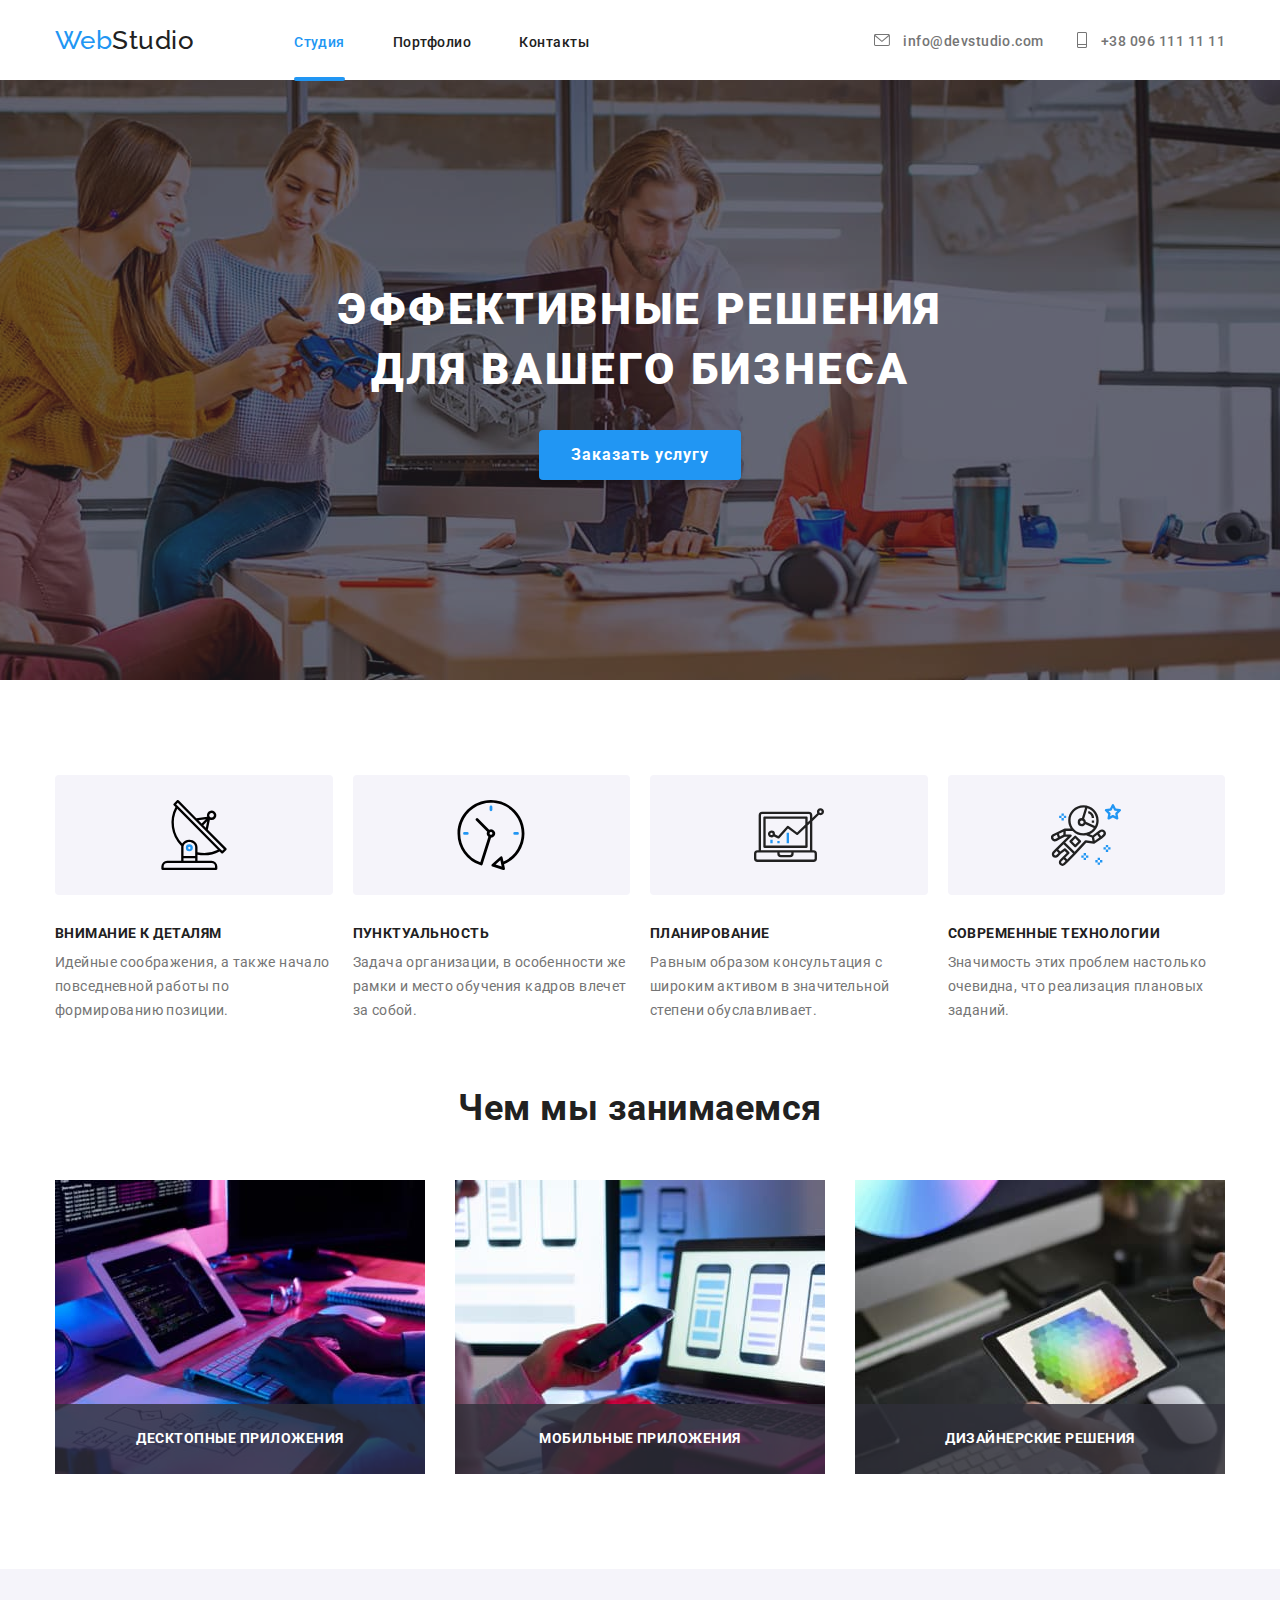
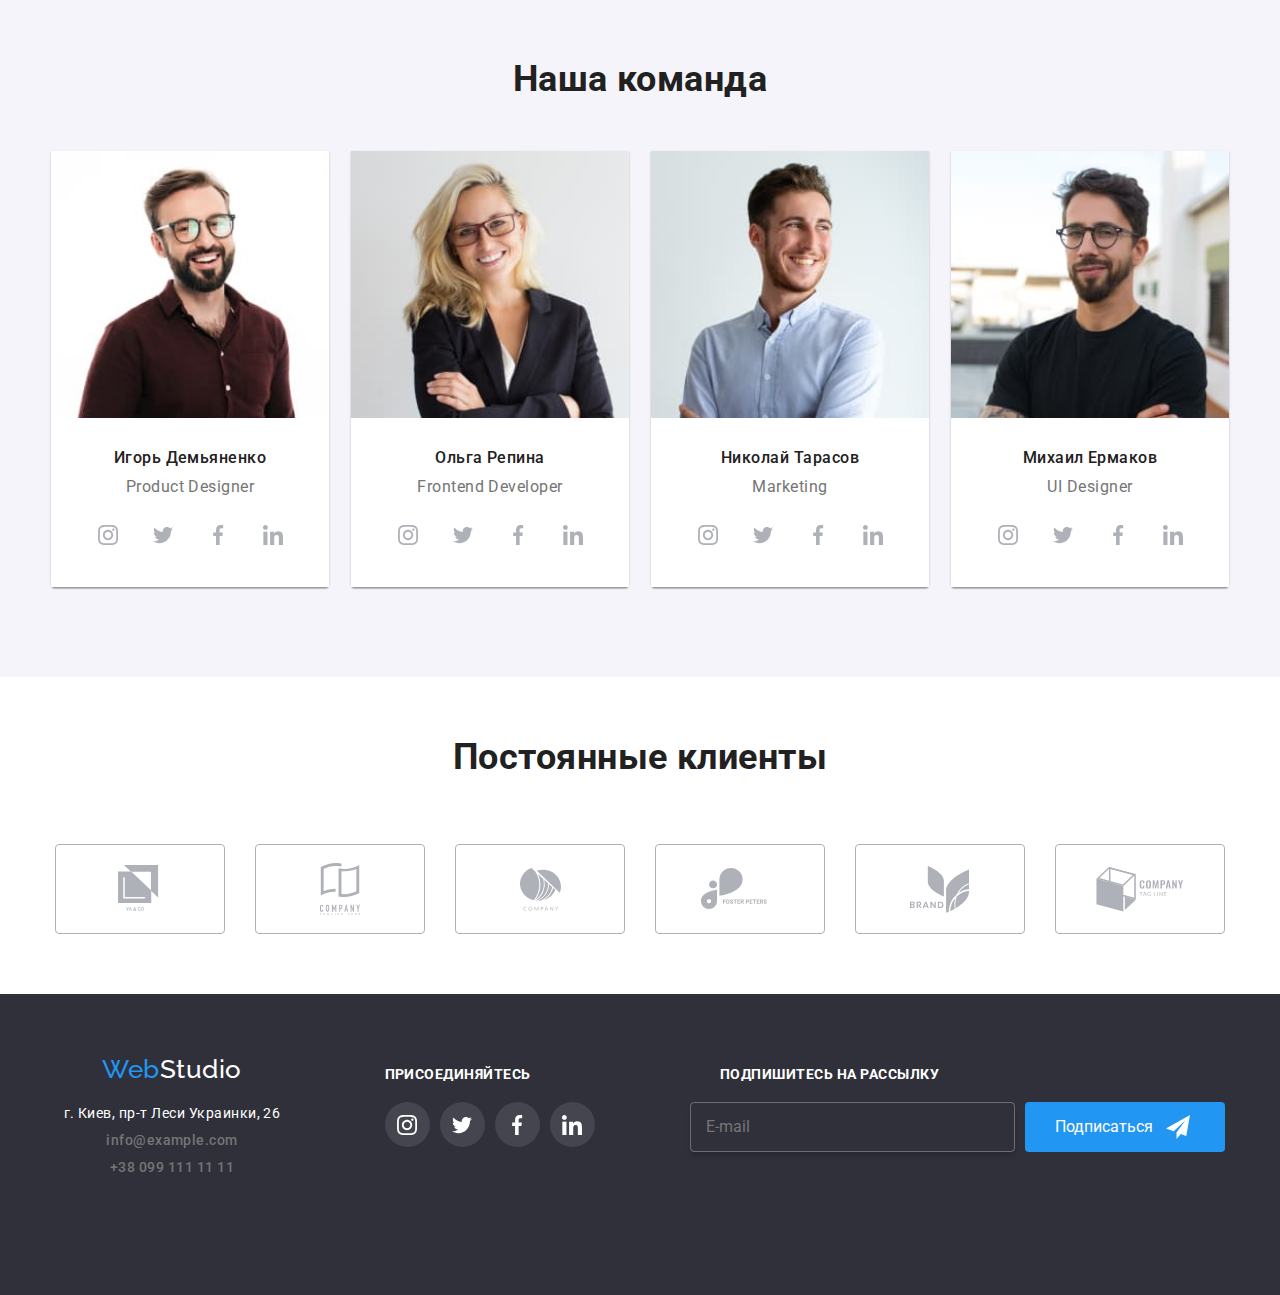
==== commit b4845966: "Finish home task from adaptive images" ====
--- a/index.html
+++ b/index.html
@@ -89,6 +89,11 @@
     <!-- Main -->
     <main>
       <section class="banner">
+        <picture>
+          <source srcset="./images/imgfigma/hero/hero.desktop.jpg 1x, ./images/imgfigma/hero/hero.desktop@2x.jpg 2x" media="(min-width: 1200px)" sizes="" type="image/jpg" />
+          <source srcset="./images/imgfigma/hero/hero.tablet.jpg 1x, ./images/imgfigma/hero/hero.tablet@2x.jpg 2x" media="(min-width: 768px)" sizes="" type="image/jpg" />
+          <source srcset="./images/imgfigma/hero/hero.mobile.jpg 1x, ./images/imgfigma/hero/hero.mobile@2x.jpg 2x" media="(max-width: 767.98px)" sizes="" type="image/jpg" />
+       </picture>
         <div class="hero">
           <div class="hero-wrapper">
             <h1 class="hero__title">Эффективные решения для вашего бизнеса</h1>
@@ -151,25 +156,34 @@
           </ul>
         </div>
       </section>
-       <section class="works">
+        <section class="works">
         <div class="container">
           <h2 class="section-heading">Чем мы занимаемся</h2>
           <ul class="list works__list">
             <li class="works__item">
+              <picture>
+                <source srcset="./images/imgfigma/box/box1.jpg 1x, ./images/imgfigma/box/box1@2x.jpg 2x" media="(min-width: 1200px)" sizes="" type="" />
+                <img src="./images/imgfigma/box/box1.jpg"  width="370"  height="294" alt="Проектирование"/>
+              </picture>
               <div class="works__way">
-              <img src="./images/features1.jpg" alt="Проектирование"/>
                   <h3 class=" works__title works__text">Десктопные приложения</h3>
               </div>
             </li>
             <li class="works__item">
+              <picture>
+                <source srcset="./images/imgfigma/box/box2.jpg 1x, ./images/imgfigma/box/box2@2x.jpg 2x" media="(min-width: 1200px)" sizes="" type="" />
+                <img src="./images/imgfigma/box/box2.jpg" width="370" height="294" alt="Дизайн" />
+              </picture>
               <div class="works__way">
-              <img src="./images/features2.jpg" alt="Дизайн" />
               <h3 class=" works__title works__text">Мобильные приложения</h3>
             </div>
           </li>
             <li class="works__item">
+              <picture>
+                <source srcset="./images/imgfigma/box/box3.jpg 1x, ./images/imgfigma/box/box3@2x.jpg 2x" media="(min-width: 1200px)" sizes="" type="" />
+                <img src="./images/imgfigma/box/box3.jpg" width="370" height="294" alt="Дизайн" />
+              </picture>
               <div class="works__way">
-              <img src="./images/features3.jpg" alt="Редакция" />
               <h3 class=" works__title works__text">Дизайнерские решения</h3>
               </div>
             </li>
@@ -181,7 +195,12 @@
           <h2 class="section-heading">Наша команда</h2>
           <ul class="list team__list">
             <li class="team__card">
-              <img src="./images/photo1.jpg" alt="Игорь Демьяненко" />
+              <picture>
+                <source srcset="./images/imgfigma/team/desktop/i.d.desktop.jpg 1x, ./images/imgfigma/team/desktop/i.d.desktop@2x.jpg 2x" media="(min-width: 1200px)" sizes="" type="image/jpg" />
+                <source srcset="./images/imgfigma/team/tablet/i.d.tablet.jpg 1x, ./images/imgfigma/team/tablet/i.d.tablet@2x.jpg 2x" media="(min-width: 768px)" sizes="" type="image/jpg" />
+                <source srcset="./images/imgfigma/team/mobile/i.d.mobile.jpg 1x, ./images/imgfigma/team/mobile/i.d.mobile@2x.jpg 2x" media="(max-width: 767.98px)" sizes="" type="image/jpg" />
+                <img src="./images/photo1.jpg" alt="Игорь Демьяненко" /> 
+              </picture>
               <div class="team__body">
                 <h3 class="person">Игорь Демьяненко</h3>
                 <p class="team__item">Product Designer</p>
@@ -246,7 +265,12 @@
               </div>
             </li>
             <li class="team__card">
+              <picture>
+                <source srcset="./images/imgfigma/team/desktop/o.r.desktop.jpg 1x, ./images/imgfigma/team/desktop/o.r.desktop@2x.jpg 2x" media="(min-width: 1200px)" sizes="" type="image/jpg" />
+                <source srcset="./images/imgfigma/team/tablet/o.r.tablet.jpg 1x, ./images/imgfigma/team/tablet/o.r.tablet@2x.jpg 2x" media="(min-width: 768px)" sizes="" type="image/jpg" />
+                <source srcset="./images/imgfigma/team/mobile/o.r.mobile.jpg 1x, ./images/imgfigma/team/mobile/o.r.mobile@2x.jpg 2x" media="(max-width: 767.98px)" sizes="" type="image/jpg" />
               <img src="./images/photo2.jpg" alt="Ольга Репина" />
+              </picture>
               <div class="team__body">
                 <h3 class="person">Ольга Репина</h3>
                 <p class="team__item">Frontend Developer</p>
@@ -311,7 +335,12 @@
               </div>
             </li>
             <li class="team__card">
+              <picture>
+                <source srcset="./images/imgfigma/team/desktop/n.t.desktop.jpg 1x, ./images/imgfigma/team/desktop/n.t.desktop@2x.jpg 2x" media="(min-width: 1200px)" sizes="" type="image/jpg" />
+                <source srcset="./images/imgfigma/team/tablet/n.t.tablet.jpg 1x, ./images/imgfigma/team/tablet/n.t.tablet@2x.jpg 2x" media="(min-width: 768px)" sizes="" type="image/jpg" />
+                <source srcset="./images/imgfigma/team/mobile/n.t.mobile.jpg 1x, ./images/imgfigma/team/mobile/n.t.mobile@2x.jpg 2x" media="(max-width: 767.98px)" sizes="" type="image/jpg" />
               <img src="./images/photo3.jpg" alt="Николай Тарасов" />
+             </picture>
               <div class="team__body">
                 <h3 class="person">Николай Тарасов</h3>
                 <p class="team__item">Marketing</p>
@@ -376,7 +405,12 @@
               </div>
             </li>
             <li class="team__card">
-              <img src="./images/photo4.jpg" alt="Михаил Ермаков" />
+              <picture>
+                <source srcset="./images/imgfigma/team/desktop/m.e.desktop.jpg 1x, ./images/imgfigma/team/desktop/m.e.desktop@2x.jpg 2x" media="(min-width: 1200px)" sizes="" type="image/jpg" />
+                <source srcset="./images/imgfigma/team/tablet/m.e.tablet.jpg 1x, ./images/imgfigma/team/tablet/m.e.tablet@2x.jpg 2x" media="(min-width: 768px)" sizes="" type="image/jpg" />
+                <source srcset="./images/imgfigma/team/mobile/m.e.mobile.jpg 1x, ./images/imgfigma/team/mobile/m.e.mobile@2x.jpg 2x" media="(max-width: 767.98px)" sizes="" type="image/jpg" />
+                <img src="./images/photo4.jpg" alt="Михаил Ермаков" />
+             </picture>
               <div class="team__body">
                 <h3 class="person">Михаил Ермаков</h3>
                 <p class="team__item">UI Designer</p>
--- a/css/main.css
+++ b/css/main.css
@@ -739,7 +739,7 @@
   display: block;
 }
 
-@media only screen and (max-width: 768px) {
+@media only screen and (max-width: 767.98px) {
   .menu-nav {
     position: fixed;
     left: -100%;
@@ -1007,6 +1007,8 @@
 
 @media screen and (min-width: 768px) {
   .features__list {
+    -ms-flex-preferred-size: calc(50% - 30px);
+        flex-basis: calc(50% - 30px);
     -ms-flex-wrap: wrap;
         flex-wrap: wrap;
     -webkit-box-orient: horizontal;
@@ -1641,6 +1643,8 @@
   -webkit-box-align: stretch;
       -ms-flex-align: stretch;
           align-items: stretch;
+  -ms-flex-wrap: wrap;
+      flex-wrap: wrap;
 }
 
 @media screen and (min-width: 480px) {
@@ -1649,11 +1653,6 @@
     -webkit-box-direction: normal;
         -ms-flex-direction: row;
             flex-direction: row;
-    -webkit-box-pack: center;
-        -ms-flex-pack: center;
-            justify-content: center;
-    -ms-flex-wrap: wrap;
-        flex-wrap: wrap;
   }
 }
 
@@ -1662,6 +1661,14 @@
     -webkit-box-pack: center;
         -ms-flex-pack: center;
             justify-content: center;
+    width: 800px;
+    margin: 0 auto;
+  }
+}
+
+@media screen and (min-width: 1200px) {
+  .grid {
+    width: 100%;
   }
 }
 
@@ -1674,6 +1681,13 @@
   max-width: 450px;
   margin-bottom: 30px;
   border: 1px solid #eee;
+  -webkit-transition: 250ms cubic-bezier(0.4, 0, 0.2, 1);
+  transition: 250ms cubic-bezier(0.4, 0, 0.2, 1);
+}
+
+.grid__item:hover, .grid__item:focus {
+  -webkit-box-shadow: 0px 1px 1px rgba(0, 0, 0, 0.12), 0px 4px 4px rgba(0, 0, 0, 0.06), 1px 4px 6px rgba(0, 0, 0, 0.16);
+          box-shadow: 0px 1px 1px rgba(0, 0, 0, 0.12), 0px 4px 4px rgba(0, 0, 0, 0.06), 1px 4px 6px rgba(0, 0, 0, 0.16);
 }
 
 @media screen and (min-width: 768px) {
@@ -1691,13 +1705,8 @@
 }
 
 .grid__item:hover .card-overlay-text {
-  -webkit-transform: translate(-50%, -50%);
-          transform: translate(-50%, -50%);
-  -webkit-transition: var(--animation-time) cubic-bezier(0.4, 0, 0.2, 1);
-  transition: var(--animation-time) cubic-bezier(0.4, 0, 0.2, 1);
-}
-
-.business-card {
+  -webkit-transform: translateY(0);
+          transform: translateY(0);
   -webkit-transition: 250ms cubic-bezier(0.4, 0, 0.2, 1);
   transition: 250ms cubic-bezier(0.4, 0, 0.2, 1);
 }
@@ -1709,8 +1718,8 @@
 
 .card-overlay-text {
   position: absolute;
-  top: 50%;
-  left: 50%;
+  top: 0;
+  left: 0;
   width: 100%;
   height: 100%;
   -webkit-transition: opacity 250ms cubic-bezier(0.4, 0, 0.2, 1);
@@ -1718,7 +1727,7 @@
   padding: 65px 25px;
   color: var(--main-bg-color);
   font-size: 18px;
-  line-height: 1.55;
+  line-height: 1.5;
   background-color: rgba(33, 150, 243, 0.9);
   -webkit-transform: translateY(100%);
           transform: translateY(100%);
@@ -1731,6 +1740,8 @@
   padding: 20px 24px;
   overflow: hidden;
   z-index: 1;
+  line-height: 1.87;
+  letter-spacing: .03em;
 }
 
 .card-info__title {
@@ -1743,23 +1754,7 @@
 }
 
 .card-info__text {
-  font-size: 16px;
-  line-height: 1.87;
-  letter-spacing: .03em;
   color: var(--secondary-color);
-}
-
-.business-card:hover, .business-card:focus {
-  -webkit-box-shadow: 0px 1px 1px rgba(0, 0, 0, 0.12), 0px 4px 4px rgba(0, 0, 0, 0.06), 1px 4px 6px rgba(0, 0, 0, 0.16);
-          box-shadow: 0px 1px 1px rgba(0, 0, 0, 0.12), 0px 4px 4px rgba(0, 0, 0, 0.06), 1px 4px 6px rgba(0, 0, 0, 0.16);
-}
-
-.portfolio {
-  font-size: 18px;
-  font-weight: 700;
-  line-height: 2;
-  letter-spacing: .06em;
-  color: var(--main-text-color);
 }
 
 @media screen and (min-width: 1200px) {
